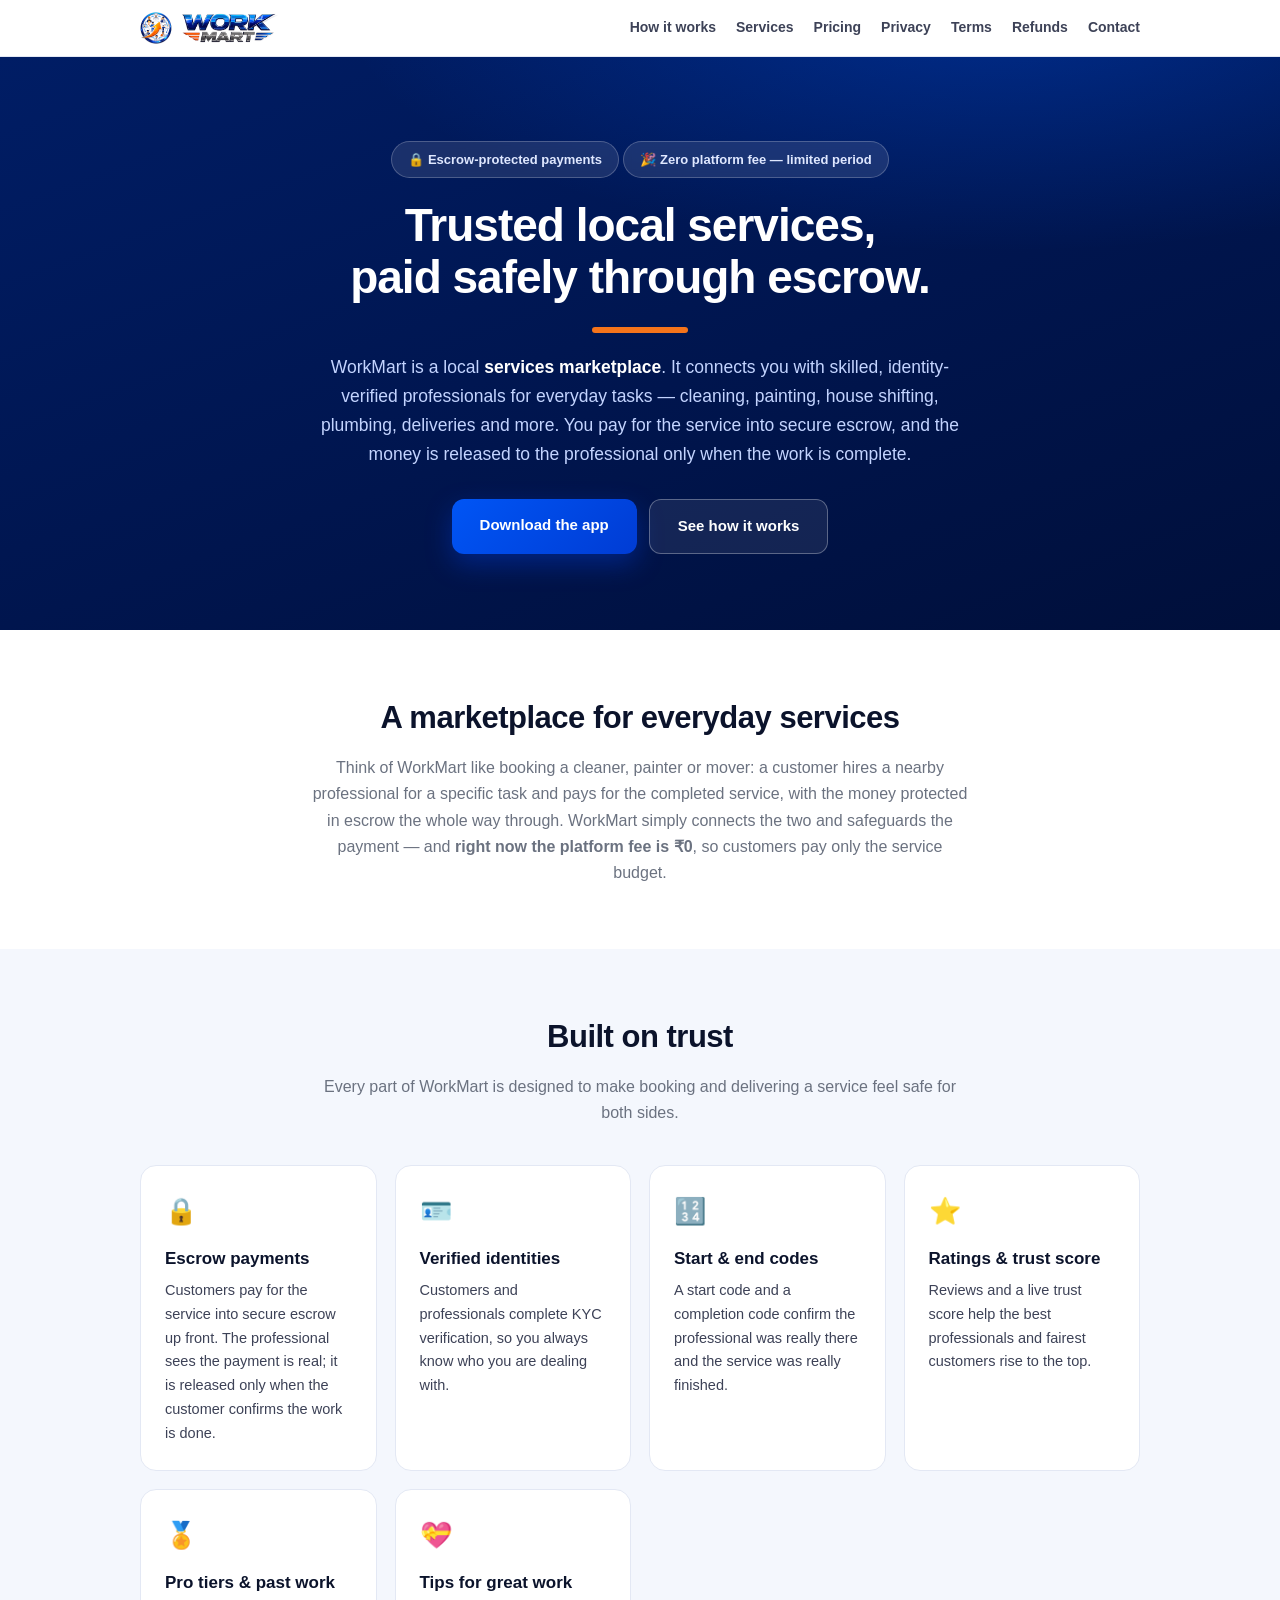
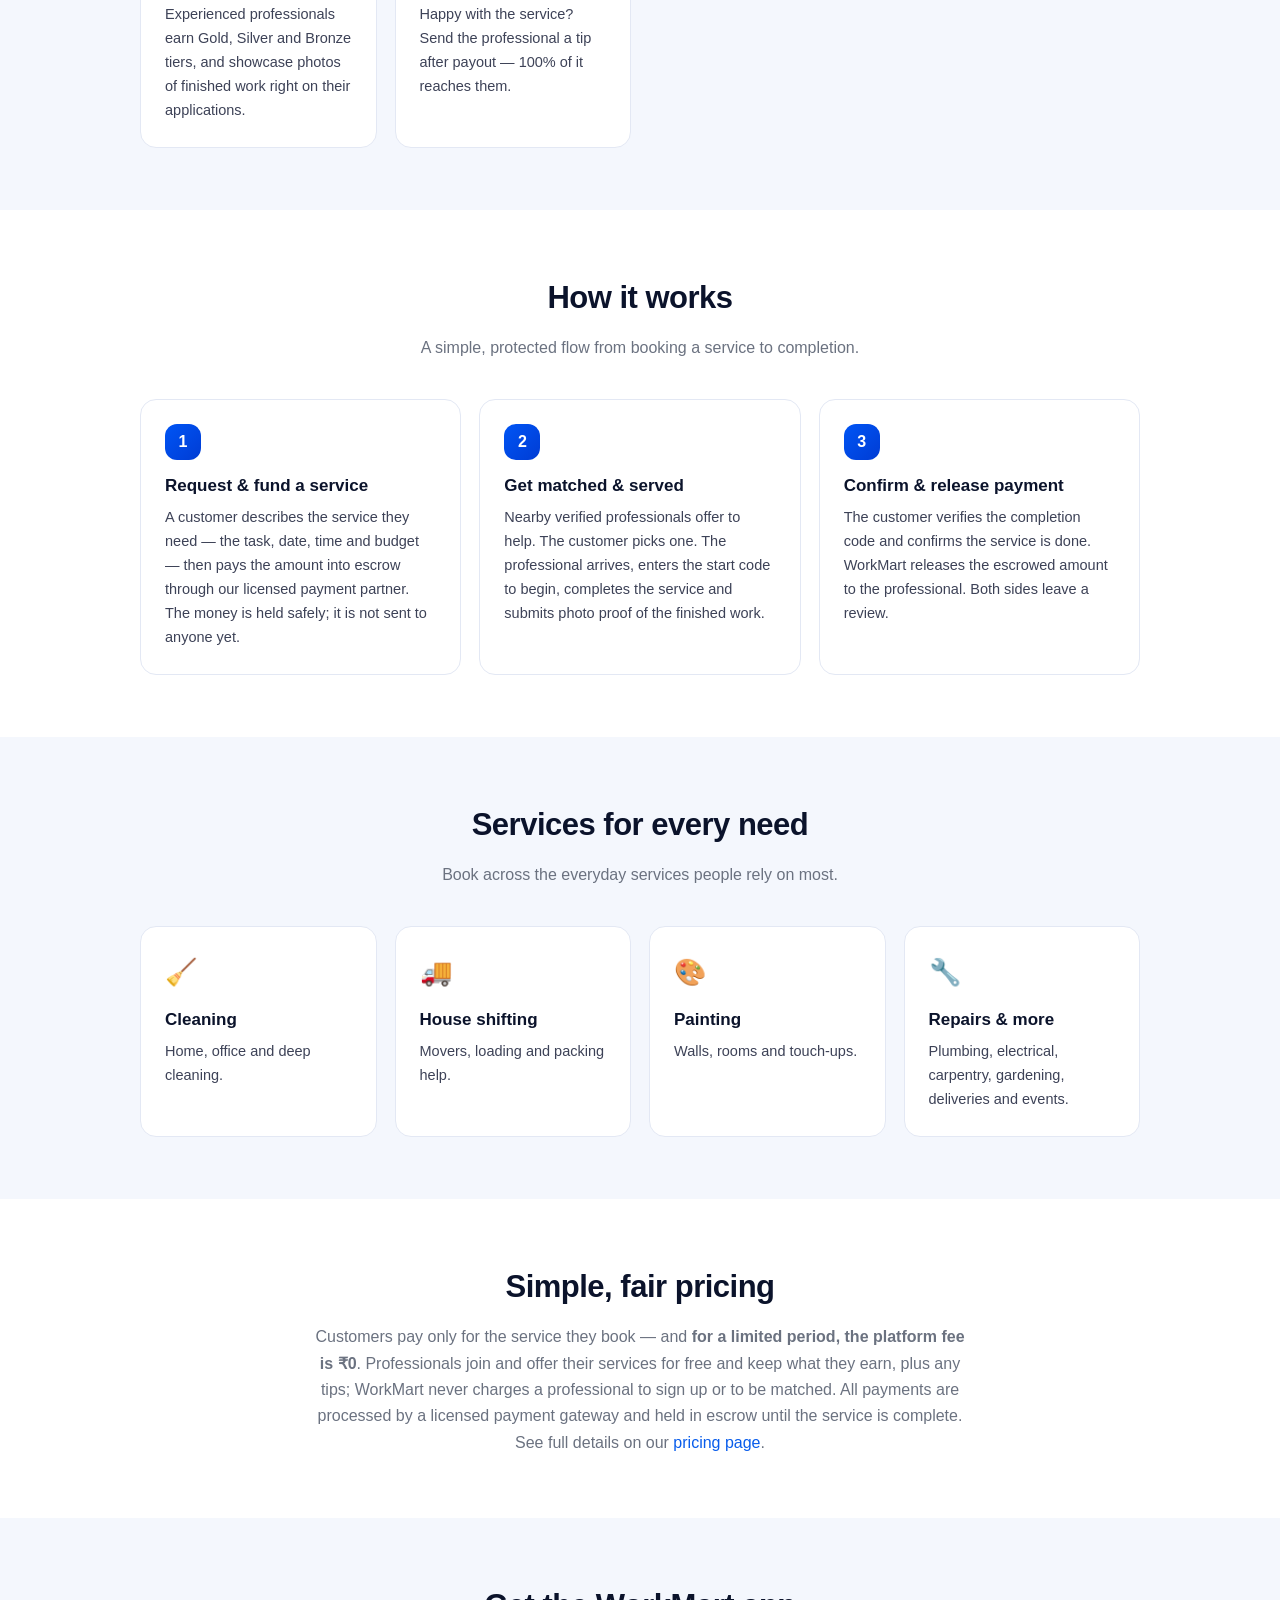
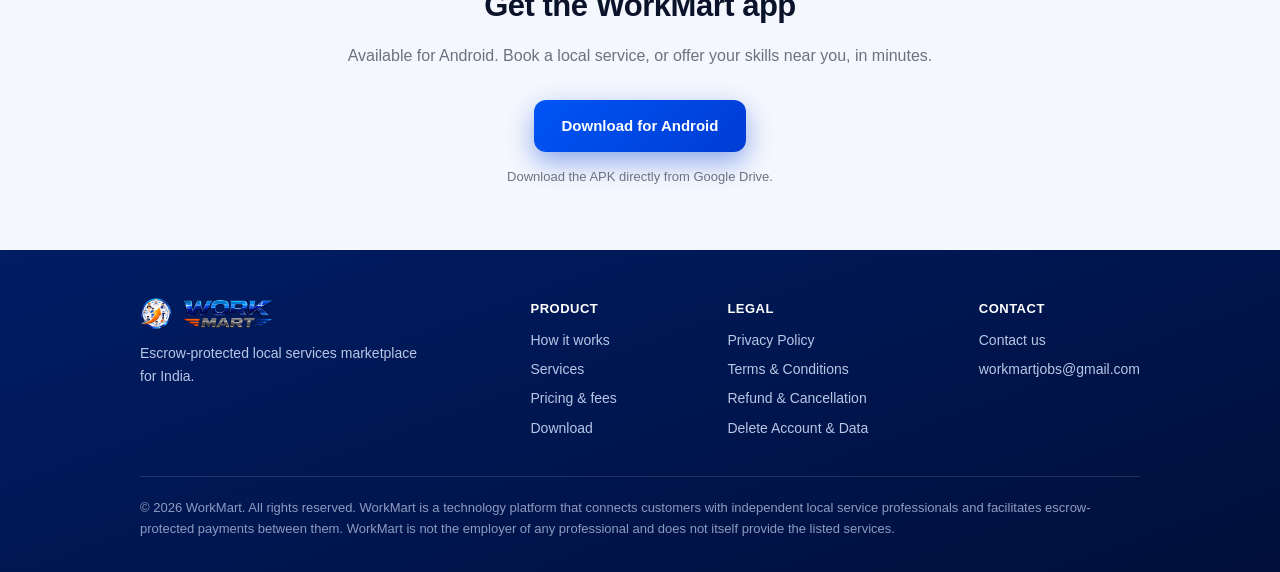
==== index.html @ 1a7f8c49 "Reflect zero-fee promo, tips, tiers and portfolio on site" ====
<!doctype html>
<html lang="en">
<head>
  <meta charset="utf-8" />
  <meta name="viewport" content="width=device-width, initial-scale=1" />
  <title>WorkMart — Book trusted local services, paid safely through escrow</title>
  <meta name="description" content="WorkMart is an escrow-protected marketplace that connects customers with skilled, identity-verified local service professionals across India — cleaning, painting, house shifting, plumbing, repairs and more. Pay into secure escrow; funds release only when the service is complete." />
  <link rel="stylesheet" href="styles.css" />
  <link rel="icon" type="image/png" href="assets/favicon.png" />
</head>
<body>
  <header class="nav">
    <div class="nav-inner">
      <a class="brand" href="index.html" aria-label="WorkMart home"><img class="emblem" src="assets/workmart-emblem.png" alt="" /><img class="wordmark" src="assets/workmart-wordmark.png" alt="WorkMart" /></a>
      <nav class="nav-links">
        <a href="index.html#how">How it works</a>
        <a href="index.html#services">Services</a>
        <a href="pricing.html">Pricing</a>
        <a href="privacy.html">Privacy</a>
        <a href="terms.html">Terms</a>
        <a href="refunds.html">Refunds</a>
        <a href="contact.html">Contact</a>
      </nav>
    </div>
  </header>

  <!-- Hero -->
  <div class="hero">
    <div class="wrap">
      <span class="badge-pill">🔒 Escrow-protected payments</span>
      <span class="badge-pill">🎉 Zero platform fee — limited period</span>
      <h1>Trusted local services,<br />paid safely through escrow.</h1>
      <p class="sub">WorkMart is a local <strong>services marketplace</strong>. It connects you with skilled, identity-verified professionals for everyday tasks — cleaning, painting, house shifting, plumbing, deliveries and more. You pay for the service into secure escrow, and the money is released to the professional only when the work is complete.</p>
      <div class="cta-row">
        <a class="btn btn-primary" href="https://drive.google.com/uc?export=download&id=1qO738HMnzx20lGZyDd1x32ig0TzO4p0c">Download the app</a>
        <a class="btn btn-ghost" href="#how">See how it works</a>
      </div>
    </div>
  </div>

  <!-- What WorkMart is -->
  <section>
    <div class="wrap">
      <h2 class="section-title">A marketplace for everyday services</h2>
      <p class="section-lead">Think of WorkMart like booking a cleaner, painter or mover: a customer hires a nearby professional for a specific task and pays for the completed service, with the money protected in escrow the whole way through. WorkMart simply connects the two and safeguards the payment — and <strong>right now the platform fee is ₹0</strong>, so customers pay only the service budget.</p>
    </div>
  </section>

  <!-- Trust features -->
  <section class="alt">
    <div class="wrap">
      <h2 class="section-title">Built on trust</h2>
      <p class="section-lead">Every part of WorkMart is designed to make booking and delivering a service feel safe for both sides.</p>
      <div class="grid grid-4">
        <div class="card"><div class="ico">🔒</div><h3>Escrow payments</h3><p>Customers pay for the service into secure escrow up front. The professional sees the payment is real; it is released only when the customer confirms the work is done.</p></div>
        <div class="card"><div class="ico">🪪</div><h3>Verified identities</h3><p>Customers and professionals complete KYC verification, so you always know who you are dealing with.</p></div>
        <div class="card"><div class="ico">🔢</div><h3>Start &amp; end codes</h3><p>A start code and a completion code confirm the professional was really there and the service was really finished.</p></div>
        <div class="card"><div class="ico">⭐</div><h3>Ratings &amp; trust score</h3><p>Reviews and a live trust score help the best professionals and fairest customers rise to the top.</p></div>
        <div class="card"><div class="ico">🏅</div><h3>Pro tiers &amp; past work</h3><p>Experienced professionals earn Gold, Silver and Bronze tiers, and showcase photos of finished work right on their applications.</p></div>
        <div class="card"><div class="ico">💝</div><h3>Tips for great work</h3><p>Happy with the service? Send the professional a tip after payout — 100% of it reaches them.</p></div>
      </div>
    </div>
  </section>

  <!-- How it works -->
  <section id="how">
    <div class="wrap">
      <h2 class="section-title">How it works</h2>
      <p class="section-lead">A simple, protected flow from booking a service to completion.</p>
      <div class="grid grid-3">
        <div class="card">
          <div class="step-num">1</div>
          <h3>Request &amp; fund a service</h3>
          <p>A customer describes the service they need — the task, date, time and budget — then pays the amount into escrow through our licensed payment partner. The money is held safely; it is not sent to anyone yet.</p>
        </div>
        <div class="card">
          <div class="step-num">2</div>
          <h3>Get matched &amp; served</h3>
          <p>Nearby verified professionals offer to help. The customer picks one. The professional arrives, enters the start code to begin, completes the service and submits photo proof of the finished work.</p>
        </div>
        <div class="card">
          <div class="step-num">3</div>
          <h3>Confirm &amp; release payment</h3>
          <p>The customer verifies the completion code and confirms the service is done. WorkMart releases the escrowed amount to the professional. Both sides leave a review.</p>
        </div>
      </div>
    </div>
  </section>

  <!-- Services -->
  <section class="alt" id="services">
    <div class="wrap">
      <h2 class="section-title">Services for every need</h2>
      <p class="section-lead">Book across the everyday services people rely on most.</p>
      <div class="grid grid-4">
        <div class="card"><div class="ico">🧹</div><h3>Cleaning</h3><p>Home, office and deep cleaning.</p></div>
        <div class="card"><div class="ico">🚚</div><h3>House shifting</h3><p>Movers, loading and packing help.</p></div>
        <div class="card"><div class="ico">🎨</div><h3>Painting</h3><p>Walls, rooms and touch-ups.</p></div>
        <div class="card"><div class="ico">🔧</div><h3>Repairs &amp; more</h3><p>Plumbing, electrical, carpentry, gardening, deliveries and events.</p></div>
      </div>
    </div>
  </section>

  <!-- Pricing clarity (addresses "who pays") -->
  <section id="fees">
    <div class="wrap">
      <h2 class="section-title">Simple, fair pricing</h2>
      <p class="section-lead">Customers pay only for the service they book — and <strong>for a limited period, the platform fee is ₹0</strong>. Professionals join and offer their services for free and keep what they earn, plus any tips; WorkMart never charges a professional to sign up or to be matched. All payments are processed by a licensed payment gateway and held in escrow until the service is complete. See full details on our <a href="pricing.html">pricing page</a>.</p>
    </div>
  </section>

  <!-- Download -->
  <section class="alt" id="download">
    <div class="wrap" style="text-align:center;">
      <h2 class="section-title">Get the WorkMart app</h2>
      <p class="section-lead">Available for Android. Book a local service, or offer your skills near you, in minutes.</p>
      <div class="cta-row">
        <a class="btn btn-primary" href="https://drive.google.com/uc?export=download&id=1qO738HMnzx20lGZyDd1x32ig0TzO4p0c">Download for Android</a>
      </div>
      <p style="color:var(--muted); font-size:13px; margin-top:14px;">Download the APK directly from Google Drive.</p>
    </div>
  </section>

  <!-- Footer -->
  <footer>
    <div class="wrap">
      <div class="col">
        <div class="brand"><img class="emblem" src="assets/workmart-emblem.png" alt="" /><img class="wordmark" src="assets/workmart-wordmark.png" alt="WorkMart" /></div>
        <p style="max-width:280px; margin-top:12px; font-size:14px;">Escrow-protected local services marketplace for India.</p>
      </div>
      <div class="col">
        <h4>Product</h4>
        <a href="index.html#how">How it works</a>
        <a href="index.html#services">Services</a>
        <a href="pricing.html">Pricing &amp; fees</a>
        <a href="#download">Download</a>
      </div>
      <div class="col">
        <h4>Legal</h4>
        <a href="privacy.html">Privacy Policy</a>
        <a href="terms.html">Terms &amp; Conditions</a>
        <a href="refunds.html">Refund &amp; Cancellation</a>
        <a href="delete-account.html">Delete Account &amp; Data</a>
      </div>
      <div class="col">
        <h4>Contact</h4>
        <a href="contact.html">Contact us</a>
        <a href="mailto:workmartjobs@gmail.com">workmartjobs@gmail.com</a>
      </div>
    </div>
    <div class="wrap"><div class="legalline">© 2026 WorkMart. All rights reserved. WorkMart is a technology platform that connects customers with independent local service professionals and facilitates escrow-protected payments between them. WorkMart is not the employer of any professional and does not itself provide the listed services.</div></div>
  </footer>
</body>
</html>
---- styles.css ----
/* ═══════════════════════════════════════════════════════════════════════════
   WorkMart — public website styles
   Self-contained: no external fonts, no CDNs. Works on any static host.

   Palette is taken from the APP, not invented here:
     --navy-1/2   NAVY_GRADIENT from components/ui/AuthChrome.tsx
     --blue       Brand.blue  in constants/Colors.ts
     --blue-2/3   SIGNIN_GRADIENT
     --orange     the bevel under the auth chevron

   The previous version used indigo/violet/fuchsia (#6366f1 / #8b5cf6 /
   #d946ef). Those colours appear nowhere in the app any more, so anyone
   arriving from the Play listing met a different product to the one they
   downloaded. Radii follow the app's 8 / 12 / 16 / 999 scale for the same
   reason.
   ═══════════════════════════════════════════════════════════════════════════ */

:root {
  /* Brand */
  --navy-1: #001d65;
  --navy-2: #00154e;
  --navy-3: #000f3a;
  --blue:   #085ceb;
  --blue-2: #0055f5;
  --blue-3: #003cd4;
  --orange: #f5741b;

  /* Light surfaces */
  --ink:    #0b132b;
  --body:   #3d4257;
  --muted:  #6b7280;
  --line:   #e3e8f4;
  --bg:     #ffffff;
  --soft:   #f4f7fd;
  --card:   #ffffff;
  --callout-bg:   #eaf1ff;
  --callout-line: #c2d6ff;

  --r-sm: 8px;
  --r-md: 12px;
  --r-lg: 16px;
  --wrap: 1040px;
}

/* The app is theme-aware, so the site should not blaze white at a user who
   arrives from a dark-mode phone at night. */
@media (prefers-color-scheme: dark) {
  :root {
    --ink:    #f2f5ff;
    --body:   #c3cbe0;
    --muted:  #949cb4;
    --line:   #1e2740;
    --bg:     #0a0f1f;
    --soft:   #0f1628;
    --card:   #121a2e;
    --callout-bg:   #10214a;
    --callout-line: #1f3a76;
  }
}

* { box-sizing: border-box; margin: 0; padding: 0; }

html { scroll-behavior: smooth; }

body {
  font-family: -apple-system, BlinkMacSystemFont, "Segoe UI", Roboto,
               "Helvetica Neue", Arial, sans-serif;
  color: var(--body);
  background: var(--bg);
  line-height: 1.65;
  -webkit-font-smoothing: antialiased;
}

a { color: var(--blue); text-decoration: none; }
a:hover { text-decoration: underline; }

.wrap { max-width: var(--wrap); margin: 0 auto; padding: 0 20px; }

/* ── Header ─────────────────────────────────────────────────────────────── */
header.nav {
  position: sticky; top: 0; z-index: 50;
  background: color-mix(in srgb, var(--bg) 88%, transparent);
  backdrop-filter: saturate(180%) blur(10px);
  border-bottom: 1px solid var(--line);
}
.nav-inner {
  max-width: var(--wrap); margin: 0 auto; padding: 12px 20px;
  display: flex; align-items: center; justify-content: space-between; gap: 16px;
}

/* The wordmark is real artwork now, not a gradient tile with a letter in it.
   Height-constrained with width:auto so the aspect ratio can never skew. */
.brand { display: flex; align-items: center; gap: 10px; }
.brand img.wordmark { height: 30px; width: auto; display: block; }
.brand img.emblem   { height: 32px; width: auto; display: block; }

/* The artwork is drawn for a dark background: on a white header its navy
   core reads fine, but in dark mode it needs no treatment at all. Kept as a
   single rule so the two themes cannot drift apart. */
@media (prefers-color-scheme: dark) {
  .brand img.wordmark { filter: brightness(1.12); }
}

.nav-links { display: flex; gap: 20px; flex-wrap: wrap; }
.nav-links a { color: var(--body); font-size: 14px; font-weight: 600; }
.nav-links a:hover { color: var(--blue); text-decoration: none; }

/* ── Hero ───────────────────────────────────────────────────────────────── */
/* Deep navy, the same gradient as the app's sign-in screen, so the site and
   the first app screen look like one product. */
.hero {
  background:
    radial-gradient(1100px 420px at 78% -10%, rgba(0,85,245,0.34), transparent 60%),
    linear-gradient(160deg, var(--navy-1) 0%, var(--navy-2) 55%, var(--navy-3) 100%);
  padding: 84px 0 76px;
  text-align: center;
  position: relative;
  overflow: hidden;
}
.hero .wrap { position: relative; z-index: 1; }
.hero h1 {
  font-size: 46px; line-height: 1.12; letter-spacing: -1px;
  color: #fff; font-weight: 900;
}
.hero p.sub {
  font-size: 17.5px; color: #c3d4ff; margin: 20px auto 0; max-width: 660px;
}
.hero p.sub strong { color: #fff; }

/* The orange bevel motif from the app's auth screens. */
.hero h1::after {
  content: ""; display: block; width: 96px; height: 6px; border-radius: 999px;
  background: var(--orange); margin: 24px auto 0;
}

.badge-pill {
  display: inline-block;
  background: rgba(255,255,255,0.1);
  border: 1px solid rgba(255,255,255,0.22);
  color: #dfe8ff; font-weight: 700; font-size: 13px;
  padding: 7px 16px; border-radius: 999px; margin-bottom: 22px;
  backdrop-filter: blur(4px);
}

.cta-row { margin-top: 30px; display: flex; gap: 12px; justify-content: center; flex-wrap: wrap; }
.btn {
  display: inline-block; padding: 14px 28px; border-radius: var(--r-md);
  font-weight: 700; font-size: 15px;
}
.btn-primary {
  background: linear-gradient(135deg, var(--blue-2), var(--blue-3));
  color: #fff; box-shadow: 0 10px 26px rgba(0,60,212,0.42);
}
.btn-primary:hover { text-decoration: none; opacity: 0.94; }
.btn-ghost {
  background: rgba(255,255,255,0.08); border: 1px solid rgba(255,255,255,0.3); color: #fff;
}
.btn-ghost:hover { text-decoration: none; border-color: #fff; }

/* On a light section the ghost button needs light-surface treatment. */
section .btn-ghost { background: var(--card); border-color: var(--line); color: var(--ink); }
section .btn-ghost:hover { border-color: var(--blue); }

/* ── Sections ───────────────────────────────────────────────────────────── */
section { padding: 62px 0; }
section.alt { background: var(--soft); }
h2.section-title {
  font-size: 31px; color: var(--ink); font-weight: 800;
  letter-spacing: -0.5px; text-align: center;
}
p.section-lead {
  text-align: center; color: var(--muted); max-width: 660px;
  margin: 12px auto 0; font-size: 16px;
}

.grid { display: grid; gap: 18px; margin-top: 38px; }
.grid-3 { grid-template-columns: repeat(3, 1fr); }
.grid-4 { grid-template-columns: repeat(4, 1fr); }
.card {
  background: var(--card); border: 1px solid var(--line);
  border-radius: var(--r-lg); padding: 24px;
  transition: border-color .15s ease, transform .15s ease;
}
.card:hover { border-color: color-mix(in srgb, var(--blue) 45%, var(--line)); transform: translateY(-2px); }
.card .ico { font-size: 26px; }
.card h3 { color: var(--ink); font-size: 17px; margin: 12px 0 6px; font-weight: 800; }
.card p { color: var(--body); font-size: 14.5px; }

.step-num {
  width: 36px; height: 36px; border-radius: var(--r-md); font-weight: 900; color: #fff;
  background: linear-gradient(135deg, var(--blue-2), var(--blue-3));
  display: flex; align-items: center; justify-content: center; font-size: 16px;
}

/* ── Legal / policy pages ───────────────────────────────────────────────── */
.legal { padding: 52px 0 76px; }
.legal .wrap { max-width: 820px; }
.legal h1 { font-size: 35px; color: var(--ink); font-weight: 900; letter-spacing: -0.5px; }
.legal .updated { color: var(--muted); font-size: 14px; margin-top: 8px; }
.legal h2 { font-size: 20px; color: var(--ink); font-weight: 800; margin: 36px 0 10px; }
.legal h3 { font-size: 16px; color: var(--ink); font-weight: 700; margin: 22px 0 8px; }
.legal p  { margin: 10px 0; font-size: 15.5px; }
.legal ul, .legal ol { margin: 10px 0 10px 22px; }
.legal li { margin: 7px 0; font-size: 15.5px; }
.legal strong { color: var(--ink); }
.legal .intro {
  background: var(--soft); border: 1px solid var(--line); border-radius: var(--r-lg);
  padding: 18px 20px; margin: 20px 0 8px; font-size: 15px; color: var(--body);
}
/* Left rule in brand blue: policy callouts are the lines people screenshot. */
.legal .callout {
  background: var(--callout-bg); border: 1px solid var(--callout-line);
  border-left: 4px solid var(--blue);
  border-radius: var(--r-md); padding: 14px 16px; margin: 16px 0; font-size: 14.5px;
}
.legal .contact-box {
  background: var(--card); border: 1px solid var(--line);
  border-radius: var(--r-lg); padding: 22px; margin-top: 20px;
}

/* ── Fee table ──────────────────────────────────────────────────────────── */
.fee-table {
  width: 100%; border-collapse: collapse; margin-top: 24px;
  background: var(--card); border: 1px solid var(--line);
  border-radius: var(--r-lg); overflow: hidden;
}
.fee-table th, .fee-table td {
  padding: 14px 16px; text-align: left; font-size: 15px; border-bottom: 1px solid var(--line);
}
.fee-table th {
  background: var(--soft); color: var(--ink); font-weight: 800;
  font-size: 13px; text-transform: uppercase; letter-spacing: 0.4px;
}
.fee-table td:last-child, .fee-table th:last-child { text-align: right; }
.fee-table tr:last-child td { border-bottom: none; }

/* Wide tables scroll inside themselves rather than pushing the page sideways. */
.table-scroll { overflow-x: auto; }

/* ── Footer ─────────────────────────────────────────────────────────────── */
footer {
  background: linear-gradient(160deg, var(--navy-1), var(--navy-3));
  color: #b9c6e6; padding: 48px 0 32px;
}
footer .wrap { display: flex; justify-content: space-between; gap: 28px; flex-wrap: wrap; }
footer a { color: #b9c6e6; font-size: 14px; display: block; margin: 6px 0; }
footer a:hover { color: #fff; }
footer .col h4 {
  color: #fff; font-size: 13px; text-transform: uppercase;
  letter-spacing: 0.5px; margin-bottom: 10px;
}
footer .legalline {
  border-top: 1px solid rgba(255,255,255,0.12); margin-top: 30px;
  padding-top: 20px; font-size: 13px; color: #8e9ac0;
}
/* Footer sits on navy in BOTH themes, so the wordmark never needs adjusting
   there — override the dark-mode filter that applies to the header copy. */
footer .brand img.wordmark { filter: none; }

/* ── Responsive ─────────────────────────────────────────────────────────── */
@media (max-width: 860px) {
  .grid-4 { grid-template-columns: repeat(2, 1fr); }
}
@media (max-width: 760px) {
  .hero { padding: 60px 0 54px; }
  .hero h1 { font-size: 33px; }
  .hero p.sub { font-size: 16px; }
  .grid-3, .grid-4 { grid-template-columns: 1fr; }
  .nav-links { display: none; }
  section { padding: 44px 0; }
  .legal h1 { font-size: 28px; }
  footer .wrap { flex-direction: column; }
}
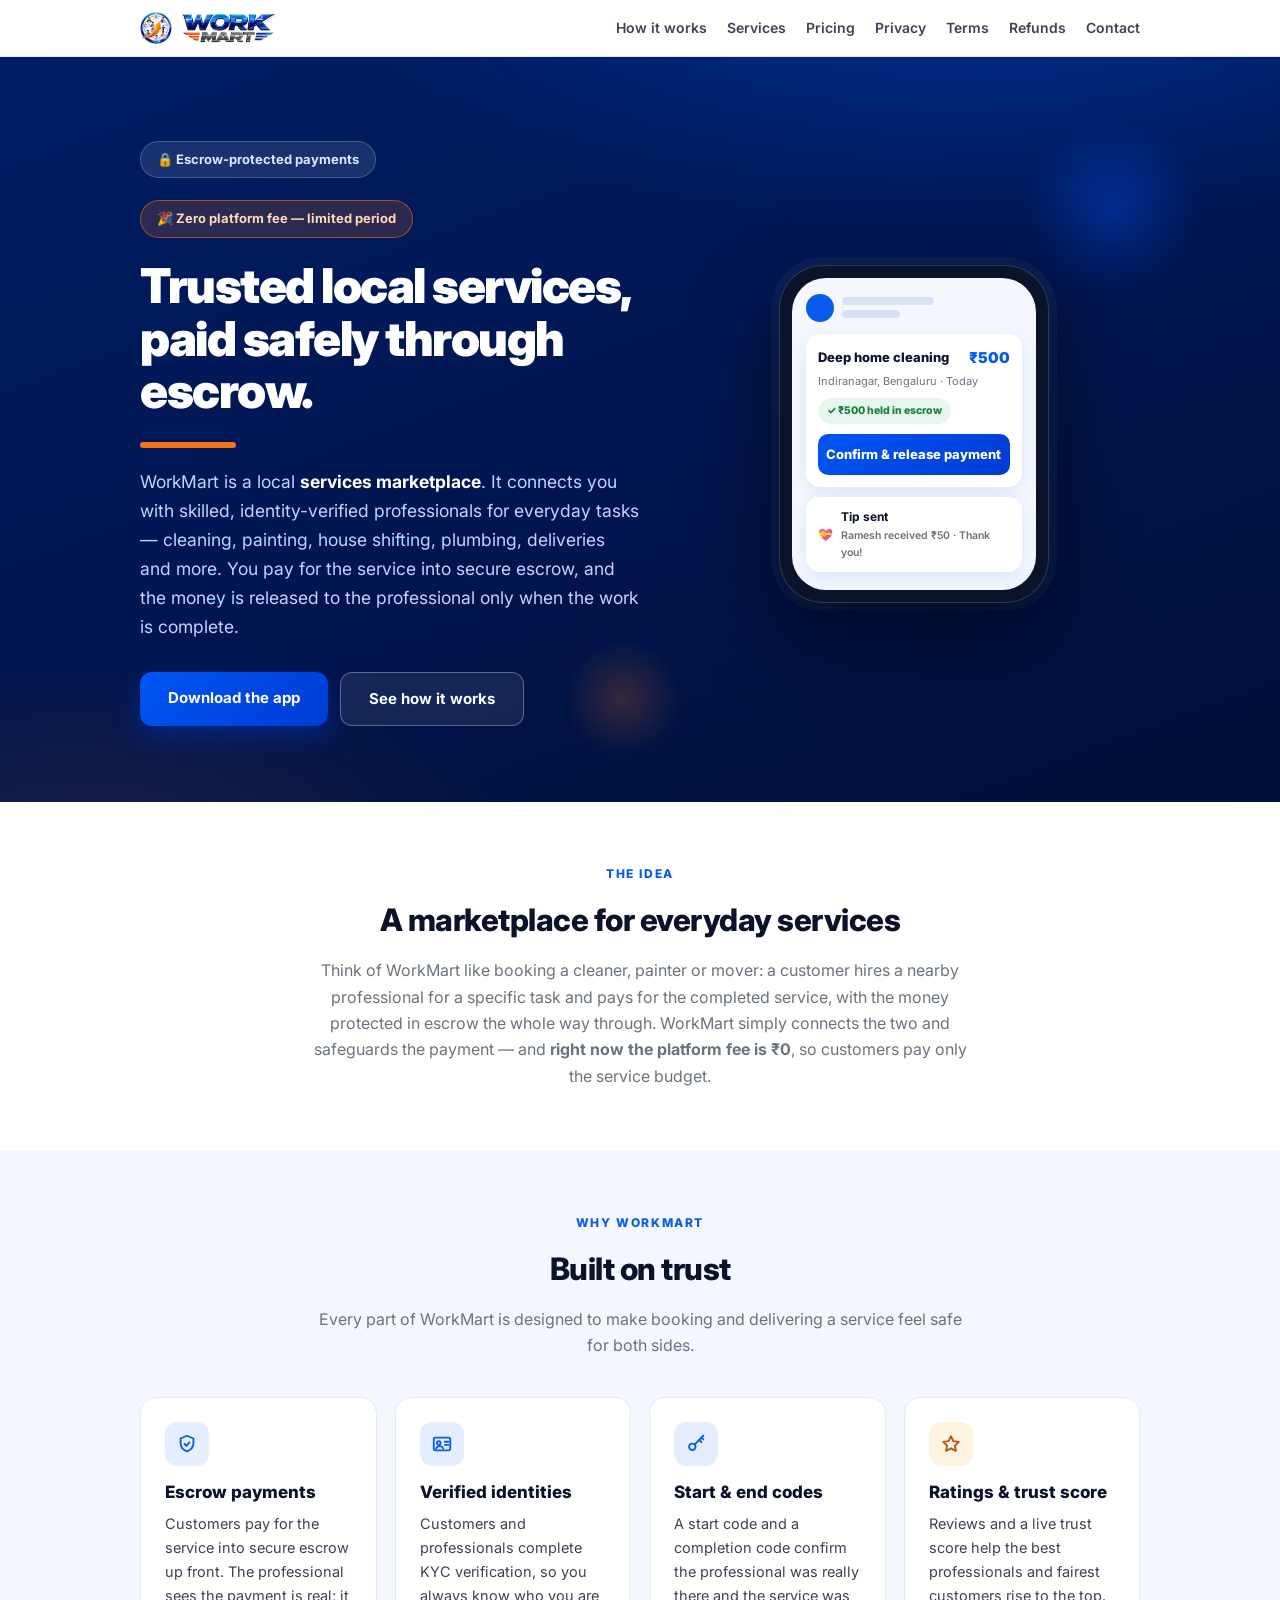
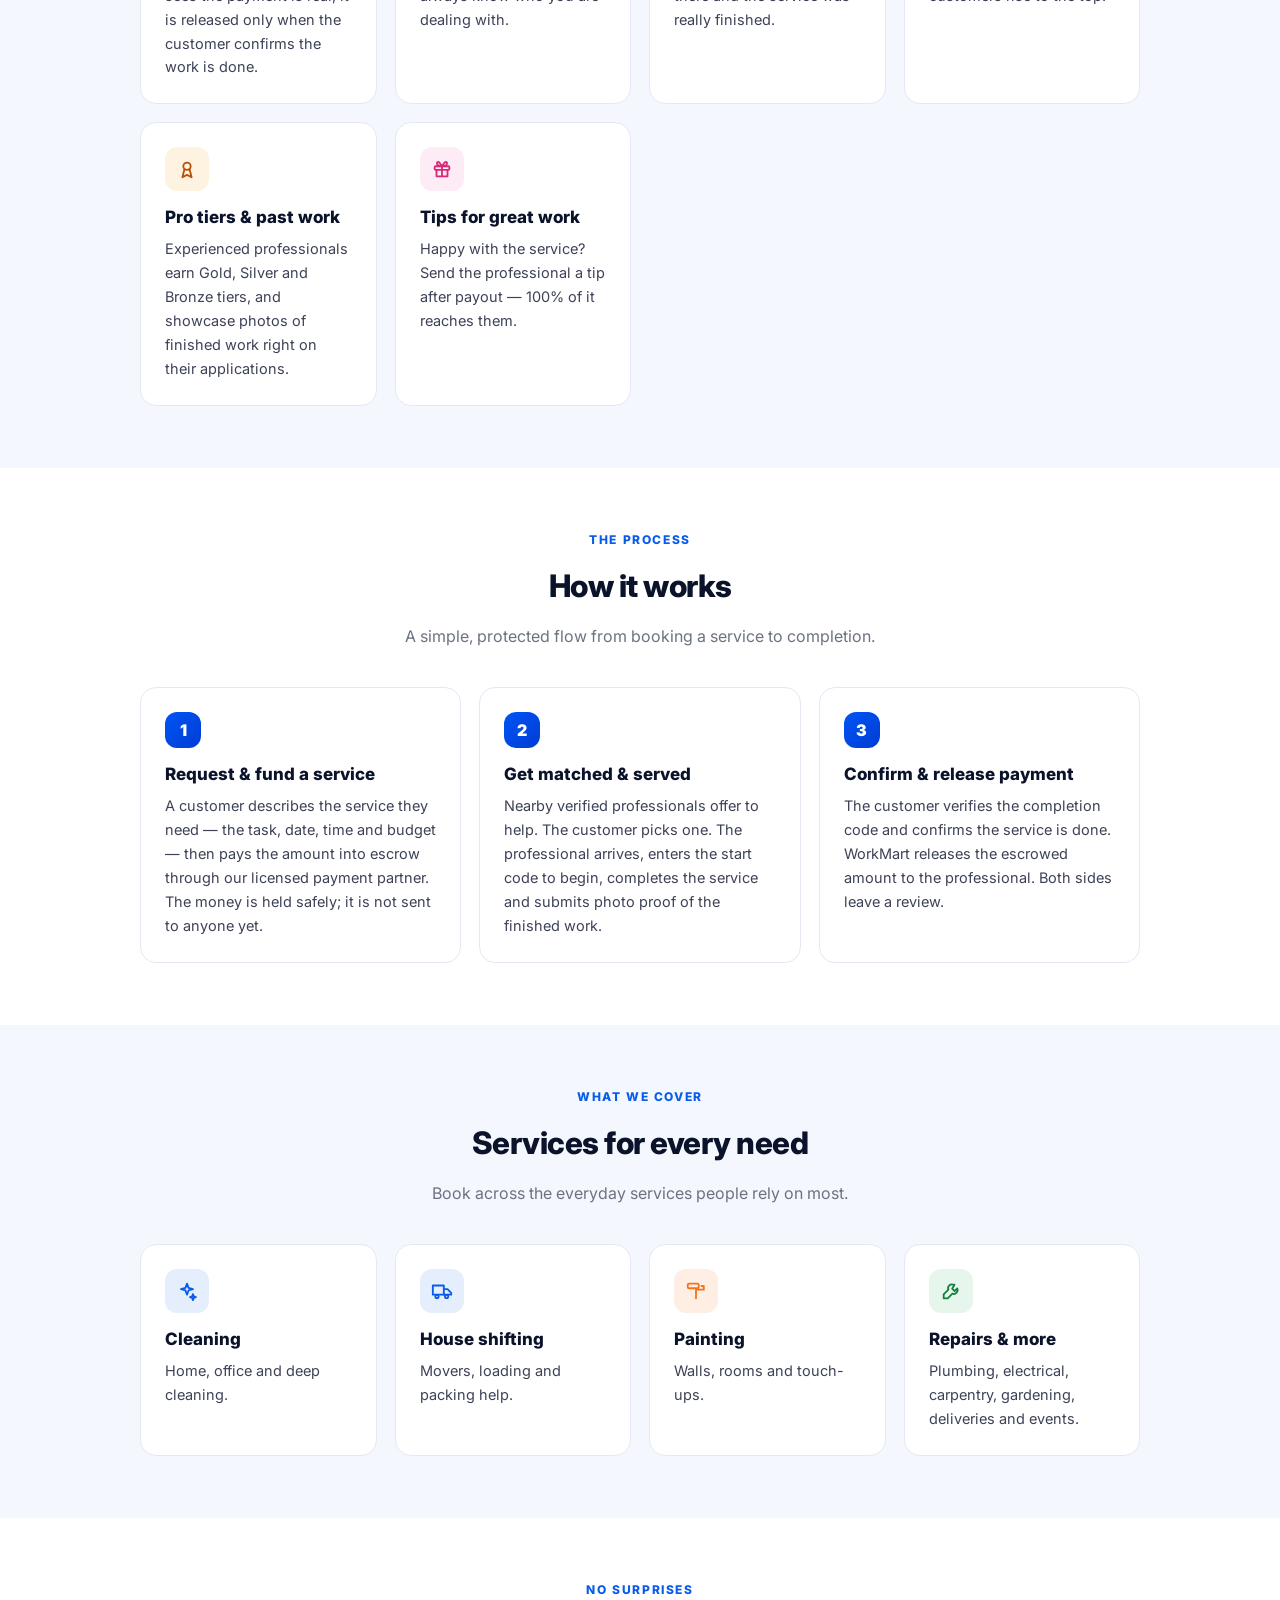
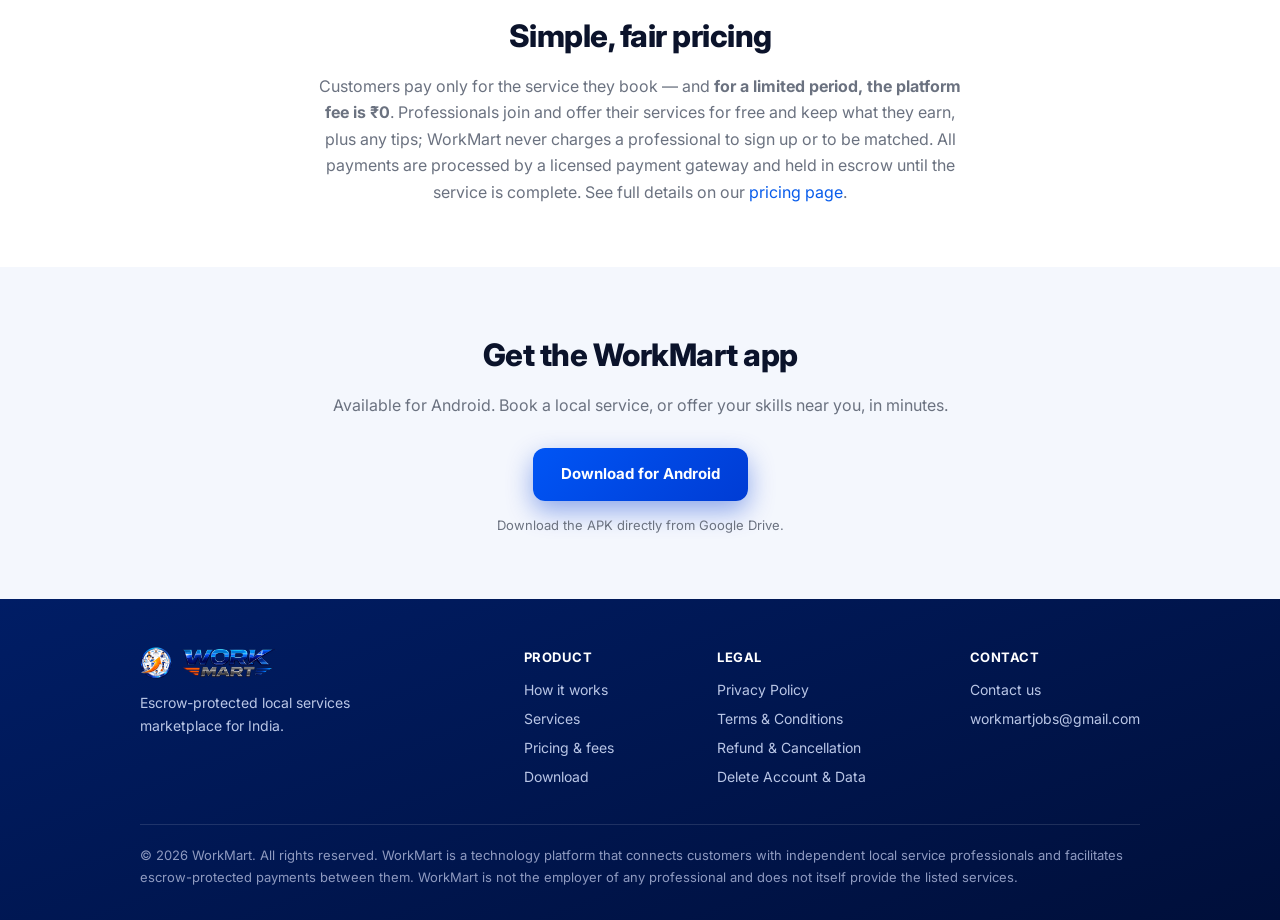
==== commit 0ca29b94: "Premium website look: hero mockup, SVG icons, Inter, eyebrows" ====
--- a/index.html
+++ b/index.html
@@ -7,6 +7,9 @@
   <meta name="description" content="WorkMart is an escrow-protected marketplace that connects customers with skilled, identity-verified local service professionals across India — cleaning, painting, house shifting, plumbing, repairs and more. Pay into secure escrow; funds release only when the service is complete." />
   <link rel="stylesheet" href="styles.css" />
   <link rel="icon" type="image/png" href="assets/favicon.png" />
+  <link rel="preconnect" href="https://fonts.googleapis.com" />
+  <link rel="preconnect" href="https://fonts.gstatic.com" crossorigin />
+  <link href="https://fonts.googleapis.com/css2?family=Inter:wght@400;600;700;800;900&display=swap" rel="stylesheet" />
 </head>
 <body>
   <header class="nav">
@@ -26,14 +29,35 @@
 
   <!-- Hero -->
   <div class="hero">
-    <div class="wrap">
-      <span class="badge-pill">🔒 Escrow-protected payments</span>
-      <span class="badge-pill">🎉 Zero platform fee — limited period</span>
-      <h1>Trusted local services,<br />paid safely through escrow.</h1>
-      <p class="sub">WorkMart is a local <strong>services marketplace</strong>. It connects you with skilled, identity-verified professionals for everyday tasks — cleaning, painting, house shifting, plumbing, deliveries and more. You pay for the service into secure escrow, and the money is released to the professional only when the work is complete.</p>
-      <div class="cta-row">
-        <a class="btn btn-primary" href="https://drive.google.com/uc?export=download&id=1qO738HMnzx20lGZyDd1x32ig0TzO4p0c">Download the app</a>
-        <a class="btn btn-ghost" href="#how">See how it works</a>
+    <div class="orb orb-1"></div>
+    <div class="orb orb-2"></div>
+    <div class="wrap hero-grid">
+      <div class="hero-copy">
+        <span class="badge-pill">🔒 Escrow-protected payments</span>
+        <span class="badge-pill hot">🎉 Zero platform fee — limited period</span>
+        <h1>Trusted local services,<br />paid safely through escrow.</h1>
+        <p class="sub">WorkMart is a local <strong>services marketplace</strong>. It connects you with skilled, identity-verified professionals for everyday tasks — cleaning, painting, house shifting, plumbing, deliveries and more. You pay for the service into secure escrow, and the money is released to the professional only when the work is complete.</p>
+        <div class="cta-row">
+          <a class="btn btn-primary" href="https://drive.google.com/uc?export=download&id=1qO738HMnzx20lGZyDd1x32ig0TzO4p0c">Download the app</a>
+          <a class="btn btn-ghost" href="#how">See how it works</a>
+        </div>
+      </div>
+      <div class="mock-float" aria-hidden="true">
+        <div class="phone">
+          <div class="phone-screen">
+            <div class="mock-bar">
+              <div class="mock-dot"></div>
+              <div><div class="mock-line" style="width:92px"></div><div class="mock-line" style="width:58px;margin-top:5px"></div></div>
+            </div>
+            <div class="mock-card">
+              <div class="mock-row"><span class="mock-title">Deep home cleaning</span><span class="mock-price">₹500</span></div>
+              <div class="mock-sub">Indiranagar, Bengaluru · Today</div>
+              <span class="mock-escrow">✓ ₹500 held in escrow</span>
+              <div class="mock-btn">Confirm &amp; release payment</div>
+            </div>
+            <div class="mock-tip">💝<div>Tip sent<small>Ramesh received ₹50 · Thank you!</small></div></div>
+          </div>
+        </div>
       </div>
     </div>
   </div>
@@ -41,6 +65,7 @@
   <!-- What WorkMart is -->
   <section>
     <div class="wrap">
+      <span class="eyebrow">The idea</span>
       <h2 class="section-title">A marketplace for everyday services</h2>
       <p class="section-lead">Think of WorkMart like booking a cleaner, painter or mover: a customer hires a nearby professional for a specific task and pays for the completed service, with the money protected in escrow the whole way through. WorkMart simply connects the two and safeguards the payment — and <strong>right now the platform fee is ₹0</strong>, so customers pay only the service budget.</p>
     </div>
@@ -49,15 +74,16 @@
   <!-- Trust features -->
   <section class="alt">
     <div class="wrap">
+      <span class="eyebrow">Why WorkMart</span>
       <h2 class="section-title">Built on trust</h2>
       <p class="section-lead">Every part of WorkMart is designed to make booking and delivering a service feel safe for both sides.</p>
       <div class="grid grid-4">
-        <div class="card"><div class="ico">🔒</div><h3>Escrow payments</h3><p>Customers pay for the service into secure escrow up front. The professional sees the payment is real; it is released only when the customer confirms the work is done.</p></div>
-        <div class="card"><div class="ico">🪪</div><h3>Verified identities</h3><p>Customers and professionals complete KYC verification, so you always know who you are dealing with.</p></div>
-        <div class="card"><div class="ico">🔢</div><h3>Start &amp; end codes</h3><p>A start code and a completion code confirm the professional was really there and the service was really finished.</p></div>
-        <div class="card"><div class="ico">⭐</div><h3>Ratings &amp; trust score</h3><p>Reviews and a live trust score help the best professionals and fairest customers rise to the top.</p></div>
-        <div class="card"><div class="ico">🏅</div><h3>Pro tiers &amp; past work</h3><p>Experienced professionals earn Gold, Silver and Bronze tiers, and showcase photos of finished work right on their applications.</p></div>
-        <div class="card"><div class="ico">💝</div><h3>Tips for great work</h3><p>Happy with the service? Send the professional a tip after payout — 100% of it reaches them.</p></div>
+        <div class="card"><div class="ico"><svg viewBox="0 0 24 24" fill="none" stroke="currentColor" stroke-width="2" stroke-linecap="round" stroke-linejoin="round"><path d="M12 3l7 3v5c0 4.5-3 7.6-7 9-4-1.4-7-4.5-7-9V6l7-3z"/><path d="M9.3 12l2 2 3.4-3.8"/></svg></div><h3>Escrow payments</h3><p>Customers pay for the service into secure escrow up front. The professional sees the payment is real; it is released only when the customer confirms the work is done.</p></div>
+        <div class="card"><div class="ico"><svg viewBox="0 0 24 24" fill="none" stroke="currentColor" stroke-width="2" stroke-linecap="round" stroke-linejoin="round"><rect x="3" y="5" width="18" height="14" rx="2"/><circle cx="8.5" cy="11" r="2"/><path d="M5.5 17c.8-1.8 2.5-2.6 4-2.6s3.2.8 4 2.6"/><path d="M15 9.5h4M15 13h4"/></svg></div><h3>Verified identities</h3><p>Customers and professionals complete KYC verification, so you always know who you are dealing with.</p></div>
+        <div class="card"><div class="ico"><svg viewBox="0 0 24 24" fill="none" stroke="currentColor" stroke-width="2" stroke-linecap="round" stroke-linejoin="round"><circle cx="8" cy="15" r="3.5"/><path d="M10.7 12.3L20 3"/><path d="M15.5 7.5l2.5 2.5M18 5l2 2"/></svg></div><h3>Start &amp; end codes</h3><p>A start code and a completion code confirm the professional was really there and the service was really finished.</p></div>
+        <div class="card"><div class="ico gold"><svg viewBox="0 0 24 24" fill="none" stroke="currentColor" stroke-width="2" stroke-linecap="round" stroke-linejoin="round"><path d="M12 3.5l2.6 5.3 5.9.9-4.2 4.1 1 5.8-5.3-2.8-5.3 2.8 1-5.8L3.5 9.7l5.9-.9L12 3.5z"/></svg></div><h3>Ratings &amp; trust score</h3><p>Reviews and a live trust score help the best professionals and fairest customers rise to the top.</p></div>
+        <div class="card"><div class="ico gold"><svg viewBox="0 0 24 24" fill="none" stroke="currentColor" stroke-width="2" stroke-linecap="round" stroke-linejoin="round"><circle cx="12" cy="9" r="4"/><path d="M9.2 12.2L7 21l5-2.6L17 21l-2.2-8.8"/></svg></div><h3>Pro tiers &amp; past work</h3><p>Experienced professionals earn Gold, Silver and Bronze tiers, and showcase photos of finished work right on their applications.</p></div>
+        <div class="card"><div class="ico pink"><svg viewBox="0 0 24 24" fill="none" stroke="currentColor" stroke-width="2" stroke-linecap="round" stroke-linejoin="round"><rect x="4" y="9" width="16" height="4" rx="1"/><path d="M6 13v7h12v-7M12 9v11"/><path d="M12 9C8 9 6.5 7.5 6.5 5.5S9 4 9.5 5.5L12 9zM12 9c4 0 5.5-1.5 5.5-3.5S15 4 14.5 5.5L12 9z"/></svg></div><h3>Tips for great work</h3><p>Happy with the service? Send the professional a tip after payout — 100% of it reaches them.</p></div>
       </div>
     </div>
   </section>
@@ -65,6 +91,7 @@
   <!-- How it works -->
   <section id="how">
     <div class="wrap">
+      <span class="eyebrow">The process</span>
       <h2 class="section-title">How it works</h2>
       <p class="section-lead">A simple, protected flow from booking a service to completion.</p>
       <div class="grid grid-3">
@@ -90,13 +117,14 @@
   <!-- Services -->
   <section class="alt" id="services">
     <div class="wrap">
+      <span class="eyebrow">What we cover</span>
       <h2 class="section-title">Services for every need</h2>
       <p class="section-lead">Book across the everyday services people rely on most.</p>
       <div class="grid grid-4">
-        <div class="card"><div class="ico">🧹</div><h3>Cleaning</h3><p>Home, office and deep cleaning.</p></div>
-        <div class="card"><div class="ico">🚚</div><h3>House shifting</h3><p>Movers, loading and packing help.</p></div>
-        <div class="card"><div class="ico">🎨</div><h3>Painting</h3><p>Walls, rooms and touch-ups.</p></div>
-        <div class="card"><div class="ico">🔧</div><h3>Repairs &amp; more</h3><p>Plumbing, electrical, carpentry, gardening, deliveries and events.</p></div>
+        <div class="card"><div class="ico"><svg viewBox="0 0 24 24" fill="none" stroke="currentColor" stroke-width="2" stroke-linecap="round" stroke-linejoin="round"><path d="M12 4l1.7 4.6 4.8 1.4-4.8 1.4L12 16l-1.7-4.6L5.5 10l4.8-1.4L12 4z"/><path d="M18.5 15.5l.9 2.3 2.3.9-2.3.9-.9 2.3-.9-2.3-2.3-.9 2.3-.9.9-2.3z"/></svg></div><h3>Cleaning</h3><p>Home, office and deep cleaning.</p></div>
+        <div class="card"><div class="ico"><svg viewBox="0 0 24 24" fill="none" stroke="currentColor" stroke-width="2" stroke-linecap="round" stroke-linejoin="round"><path d="M2 6h12v10H2z"/><path d="M14 10h4l4 4v2h-8"/><circle cx="6.5" cy="18" r="1.8"/><circle cx="17" cy="18" r="1.8"/></svg></div><h3>House shifting</h3><p>Movers, loading and packing help.</p></div>
+        <div class="card"><div class="ico warm"><svg viewBox="0 0 24 24" fill="none" stroke="currentColor" stroke-width="2" stroke-linecap="round" stroke-linejoin="round"><rect x="3" y="4" width="12" height="5" rx="1.5"/><path d="M18 6.5h2.5v4H12V13"/><path d="M12 13v7"/></svg></div><h3>Painting</h3><p>Walls, rooms and touch-ups.</p></div>
+        <div class="card"><div class="ico green"><svg viewBox="0 0 24 24" fill="none" stroke="currentColor" stroke-width="2" stroke-linecap="round" stroke-linejoin="round"><path d="M14.8 5.2a4.2 4.2 0 0 0-5.7 5.3L4 15.6V20h4.4l5.1-5.1a4.2 4.2 0 0 0 5.3-5.7l-2.9 2.9-2.6-2.6 2.5-4.3z"/></svg></div><h3>Repairs &amp; more</h3><p>Plumbing, electrical, carpentry, gardening, deliveries and events.</p></div>
       </div>
     </div>
   </section>
@@ -104,6 +132,7 @@
   <!-- Pricing clarity (addresses "who pays") -->
   <section id="fees">
     <div class="wrap">
+      <span class="eyebrow">No surprises</span>
       <h2 class="section-title">Simple, fair pricing</h2>
       <p class="section-lead">Customers pay only for the service they book — and <strong>for a limited period, the platform fee is ₹0</strong>. Professionals join and offer their services for free and keep what they earn, plus any tips; WorkMart never charges a professional to sign up or to be matched. All payments are processed by a licensed payment gateway and held in escrow until the service is complete. See full details on our <a href="pricing.html">pricing page</a>.</p>
     </div>
--- a/styles.css
+++ b/styles.css
@@ -63,7 +63,7 @@
 html { scroll-behavior: smooth; }
 
 body {
-  font-family: -apple-system, BlinkMacSystemFont, "Segoe UI", Roboto,
+  font-family: "Inter", -apple-system, BlinkMacSystemFont, "Segoe UI", Roboto,
                "Helvetica Neue", Arial, sans-serif;
   color: var(--body);
   background: var(--bg);
@@ -111,38 +111,121 @@
 .hero {
   background:
     radial-gradient(1100px 420px at 78% -10%, rgba(0,85,245,0.34), transparent 60%),
+    radial-gradient(700px 380px at 8% 110%, rgba(245,116,27,0.12), transparent 60%),
     linear-gradient(160deg, var(--navy-1) 0%, var(--navy-2) 55%, var(--navy-3) 100%);
   padding: 84px 0 76px;
-  text-align: center;
   position: relative;
   overflow: hidden;
 }
 .hero .wrap { position: relative; z-index: 1; }
+.hero-grid {
+  display: grid; grid-template-columns: 1.05fr 0.95fr; gap: 48px;
+  align-items: center; text-align: left;
+}
+.hero-copy { text-align: left; }
 .hero h1 {
-  font-size: 46px; line-height: 1.12; letter-spacing: -1px;
+  font-size: 48px; line-height: 1.1; letter-spacing: -1.5px;
   color: #fff; font-weight: 900;
 }
 .hero p.sub {
-  font-size: 17.5px; color: #c3d4ff; margin: 20px auto 0; max-width: 660px;
+  font-size: 17.5px; color: #c3d4ff; margin: 20px 0 0; max-width: 560px;
 }
 .hero p.sub strong { color: #fff; }
 
 /* The orange bevel motif from the app's auth screens. */
 .hero h1::after {
   content: ""; display: block; width: 96px; height: 6px; border-radius: 999px;
-  background: var(--orange); margin: 24px auto 0;
-}
+  background: var(--orange); margin: 24px 0 0;
+}
+
+/* Floating ambient orbs */
+.orb { position: absolute; border-radius: 50%; filter: blur(2px); pointer-events: none; }
+.orb-1 {
+  width: 180px; height: 180px; right: 6%; top: 8%;
+  background: radial-gradient(circle, rgba(0,85,245,0.35), transparent 70%);
+  animation: drift 9s ease-in-out infinite;
+}
+.orb-2 {
+  width: 120px; height: 120px; left: 44%; bottom: 6%;
+  background: radial-gradient(circle, rgba(245,116,27,0.22), transparent 70%);
+  animation: drift 12s ease-in-out infinite reverse;
+}
+@keyframes drift {
+  0%, 100% { transform: translateY(0); }
+  50% { transform: translateY(-18px); }
+}
+@media (prefers-reduced-motion: reduce) {
+  .orb-1, .orb-2, .mock-float { animation: none; }
+}
+
+.hero .cta-row { justify-content: flex-start; }
+
+/* Eyebrow labels above section titles */
+.eyebrow {
+  display: block; text-align: center; color: var(--blue);
+  font-size: 12px; font-weight: 800; letter-spacing: 1.6px;
+  text-transform: uppercase; margin-bottom: 10px;
+}
+
+/* ── Phone mockup (pure CSS product shot) ─────────────────────────────── */
+.mock-float { animation: drift 7s ease-in-out infinite; }
+.phone {
+  width: 270px; margin: 0 auto; background: #0b132b;
+  border-radius: 44px; padding: 12px;
+  border: 1px solid rgba(255,255,255,0.16);
+  box-shadow: 0 30px 80px rgba(0,0,0,0.5), 0 0 0 8px rgba(255,255,255,0.04);
+}
+.phone-screen {
+  background: #f4f7fd; border-radius: 34px; overflow: hidden;
+  padding: 16px 14px 18px;
+}
+.mock-bar {
+  display: flex; align-items: center; gap: 8px; margin-bottom: 12px;
+}
+.mock-dot { width: 28px; height: 28px; border-radius: 50%; background: var(--blue); }
+.mock-line { height: 8px; border-radius: 4px; background: #d7e1f5; }
+.mock-card {
+  background: #fff; border-radius: 14px; padding: 12px;
+  box-shadow: 0 6px 18px rgba(8,92,235,0.1); margin-bottom: 10px;
+}
+.mock-row { display: flex; align-items: center; justify-content: space-between; }
+.mock-title { font-size: 13px; font-weight: 800; color: #0b132b; }
+.mock-price { font-size: 15px; font-weight: 900; color: var(--blue); }
+.mock-sub { font-size: 11px; color: #6b7280; margin-top: 2px; }
+.mock-escrow {
+  display: inline-flex; align-items: center; gap: 4px; margin-top: 8px;
+  background: rgba(22,163,74,0.1); color: #15803d;
+  font-size: 10.5px; font-weight: 800; padding: 4px 9px; border-radius: 999px;
+}
+.mock-btn {
+  margin-top: 10px; background: linear-gradient(135deg, var(--blue-2), var(--blue-3));
+  color: #fff; text-align: center; font-size: 13px; font-weight: 800;
+  border-radius: 10px; padding: 10px 0;
+}
+.mock-tip {
+  display: flex; align-items: center; gap: 8px;
+  background: #fff; border-radius: 14px; padding: 10px 12px;
+  box-shadow: 0 6px 18px rgba(8,92,235,0.1);
+  font-size: 12px; font-weight: 700; color: #0b132b;
+}
+.mock-tip small { display: block; font-weight: 600; color: #6b7280; font-size: 10.5px; }
 
 .badge-pill {
   display: inline-block;
   background: rgba(255,255,255,0.1);
   border: 1px solid rgba(255,255,255,0.22);
   color: #dfe8ff; font-weight: 700; font-size: 13px;
-  padding: 7px 16px; border-radius: 999px; margin-bottom: 22px;
+  padding: 7px 16px; border-radius: 999px; margin: 0 8px 22px 0;
   backdrop-filter: blur(4px);
 }
+.badge-pill.hot {
+  background: rgba(245,116,27,0.18);
+  border-color: rgba(245,116,27,0.55);
+  color: #ffd9b8;
+}
 
 .cta-row { margin-top: 30px; display: flex; gap: 12px; justify-content: center; flex-wrap: wrap; }
+.hero .cta-row { justify-content: flex-start; }
 .btn {
   display: inline-block; padding: 14px 28px; border-radius: var(--r-md);
   font-weight: 700; font-size: 15px;
@@ -182,7 +265,18 @@
   transition: border-color .15s ease, transform .15s ease;
 }
 .card:hover { border-color: color-mix(in srgb, var(--blue) 45%, var(--line)); transform: translateY(-2px); }
-.card .ico { font-size: 26px; }
+/* Tinted icon tile instead of a bare emoji — consistent in every browser. */
+.card .ico {
+  width: 44px; height: 44px; border-radius: 12px;
+  background: color-mix(in srgb, var(--blue) 10%, transparent);
+  display: flex; align-items: center; justify-content: center;
+  color: var(--blue);
+}
+.card .ico svg { width: 22px; height: 22px; }
+.card .ico.warm { background: rgba(245,116,27,0.12); color: var(--orange); }
+.card .ico.green { background: rgba(22,163,74,0.1); color: #15803d; }
+.card .ico.gold { background: rgba(245,158,11,0.12); color: #b45309; }
+.card .ico.pink { background: rgba(236,72,153,0.1); color: #db2777; }
 .card h3 { color: var(--ink); font-size: 17px; margin: 12px 0 6px; font-weight: 800; }
 .card p { color: var(--body); font-size: 14.5px; }
 
@@ -260,6 +354,7 @@
 /* ── Responsive ─────────────────────────────────────────────────────────── */
 @media (max-width: 860px) {
   .grid-4 { grid-template-columns: repeat(2, 1fr); }
+  .hero-grid { grid-template-columns: 1fr; gap: 36px; }
 }
 @media (max-width: 760px) {
   .hero { padding: 60px 0 54px; }
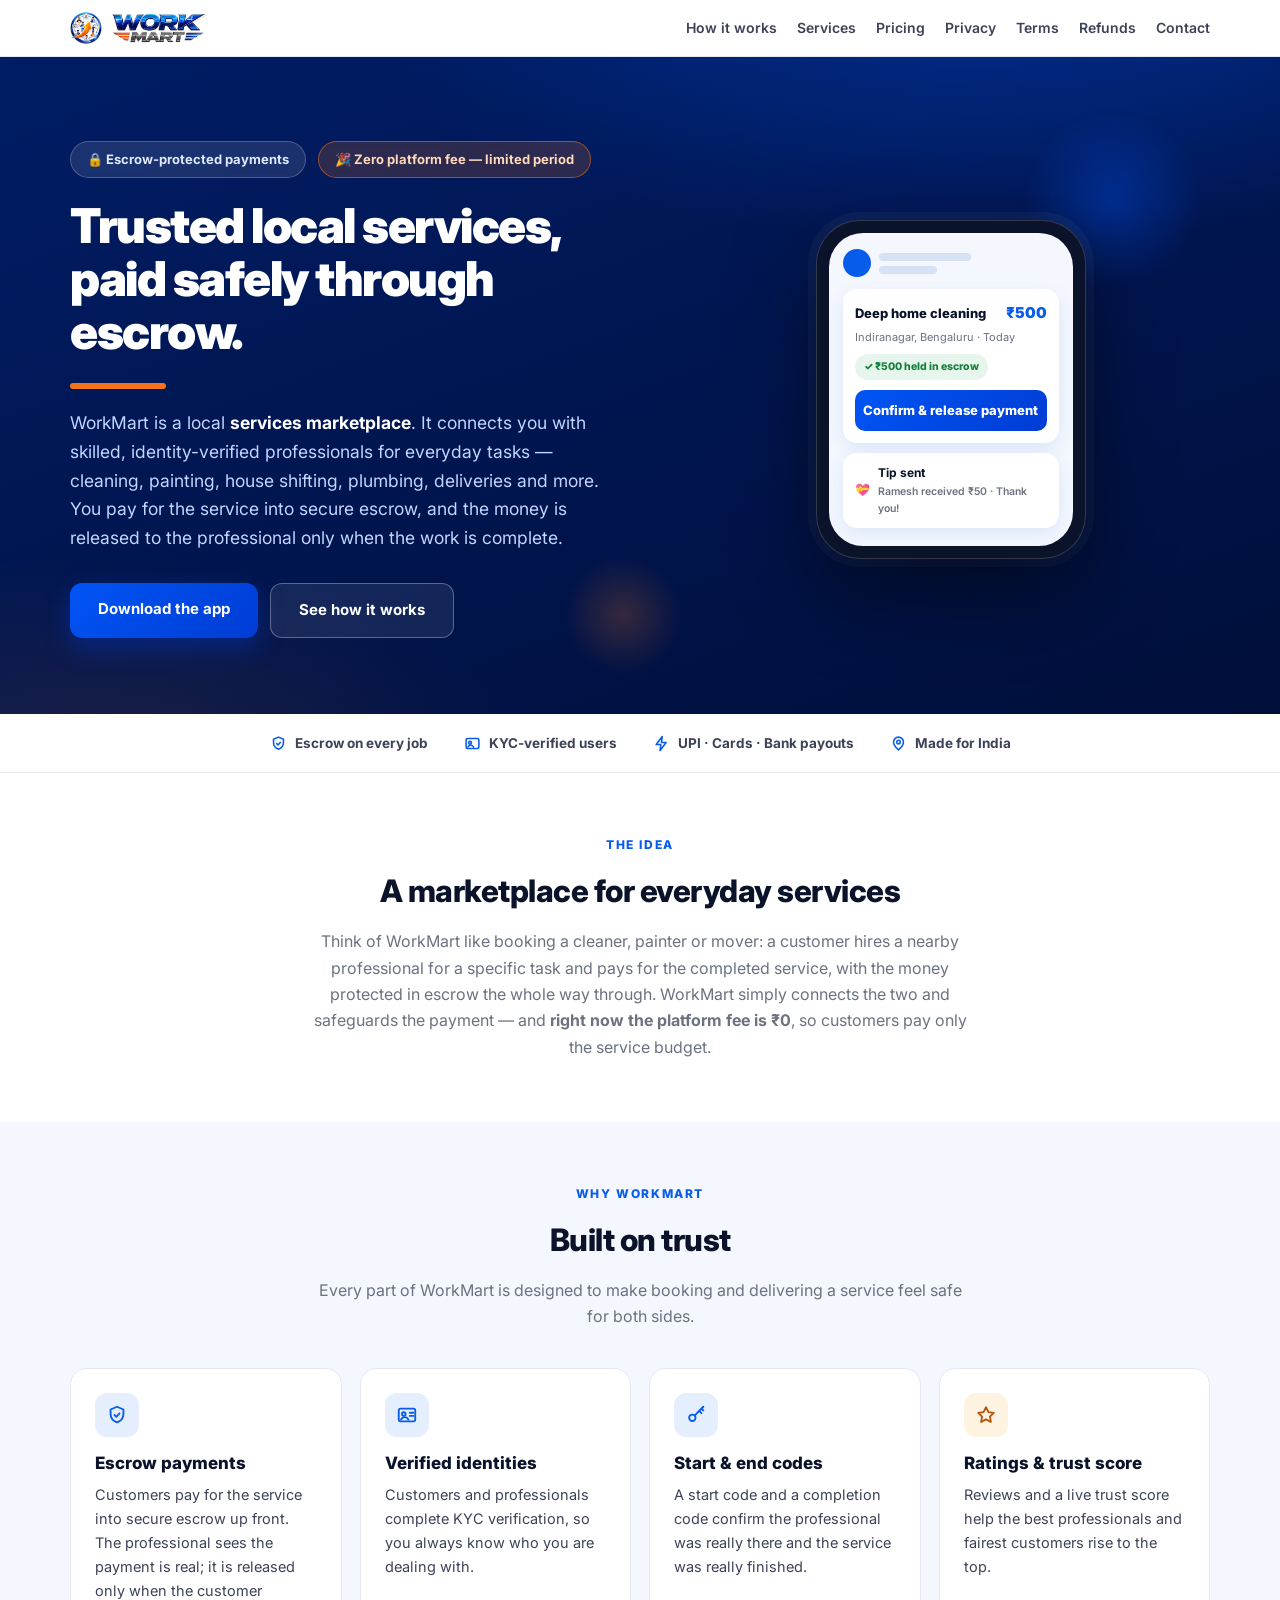
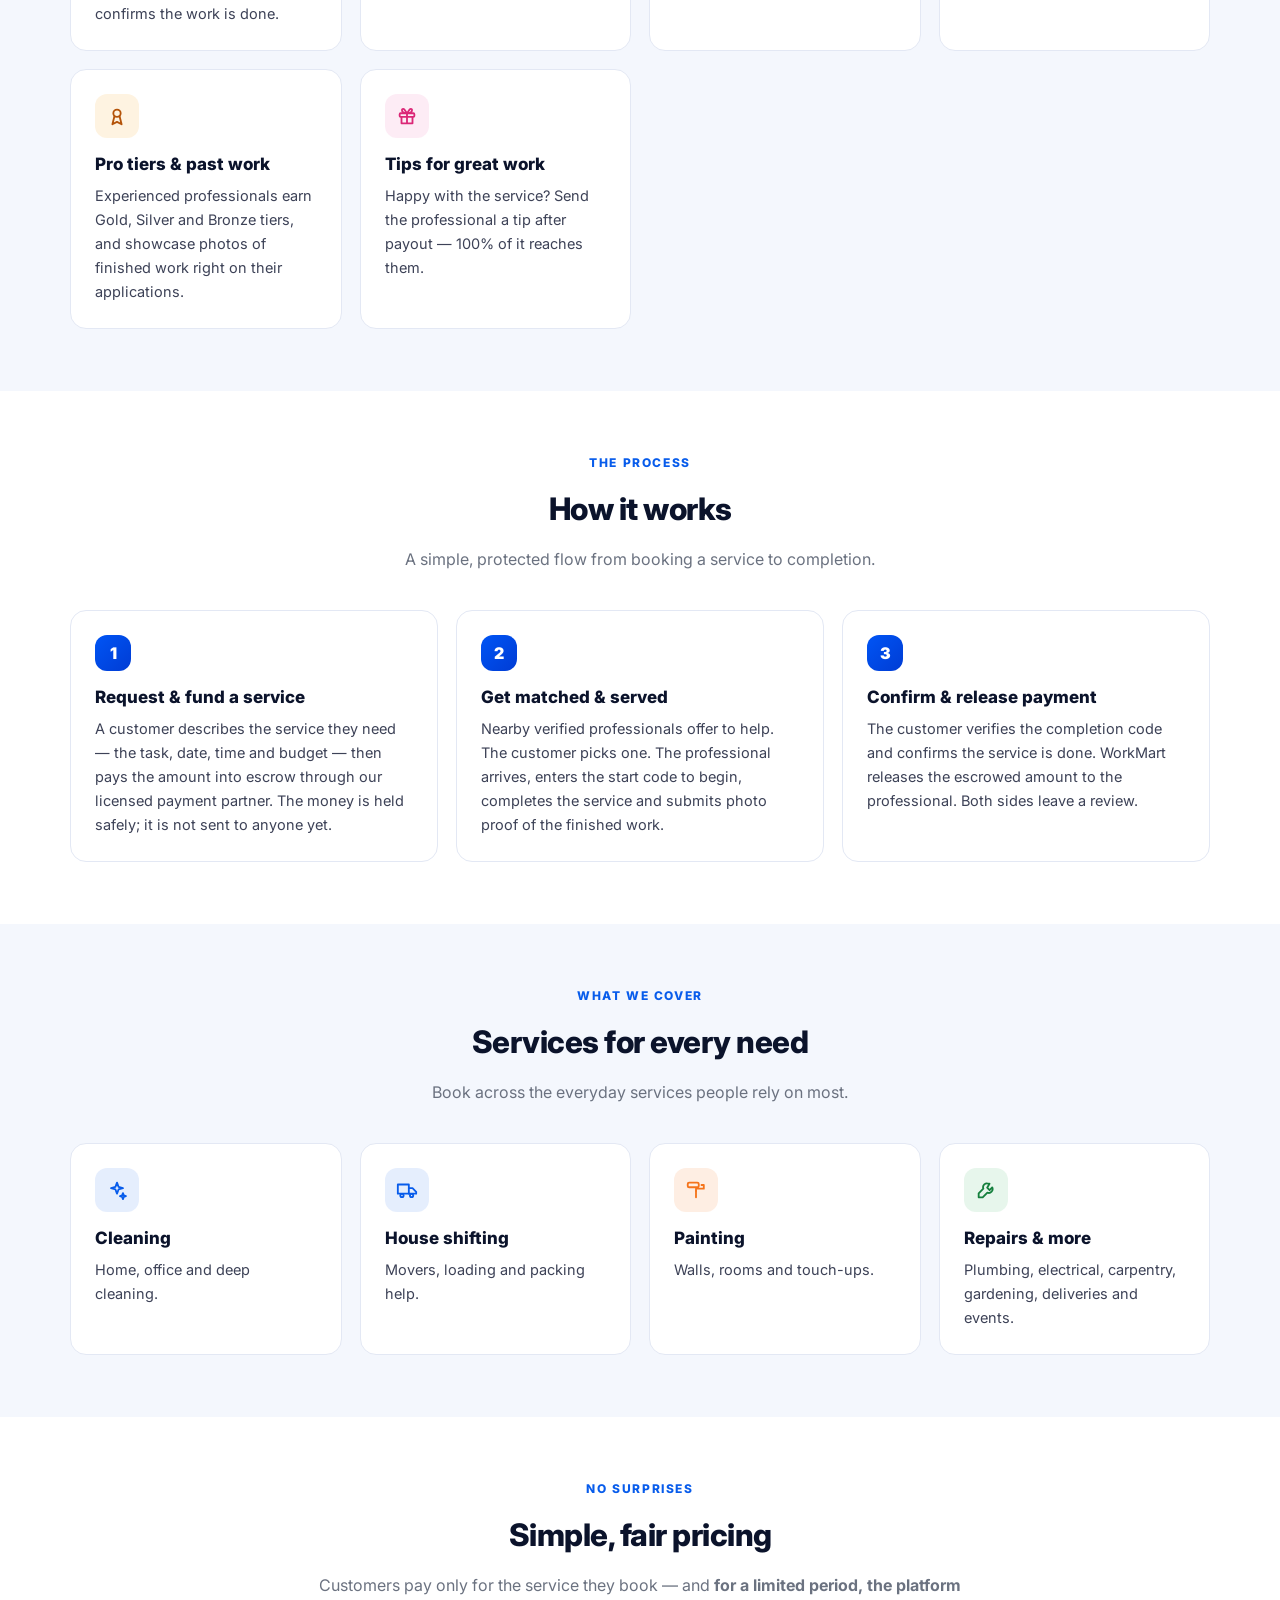
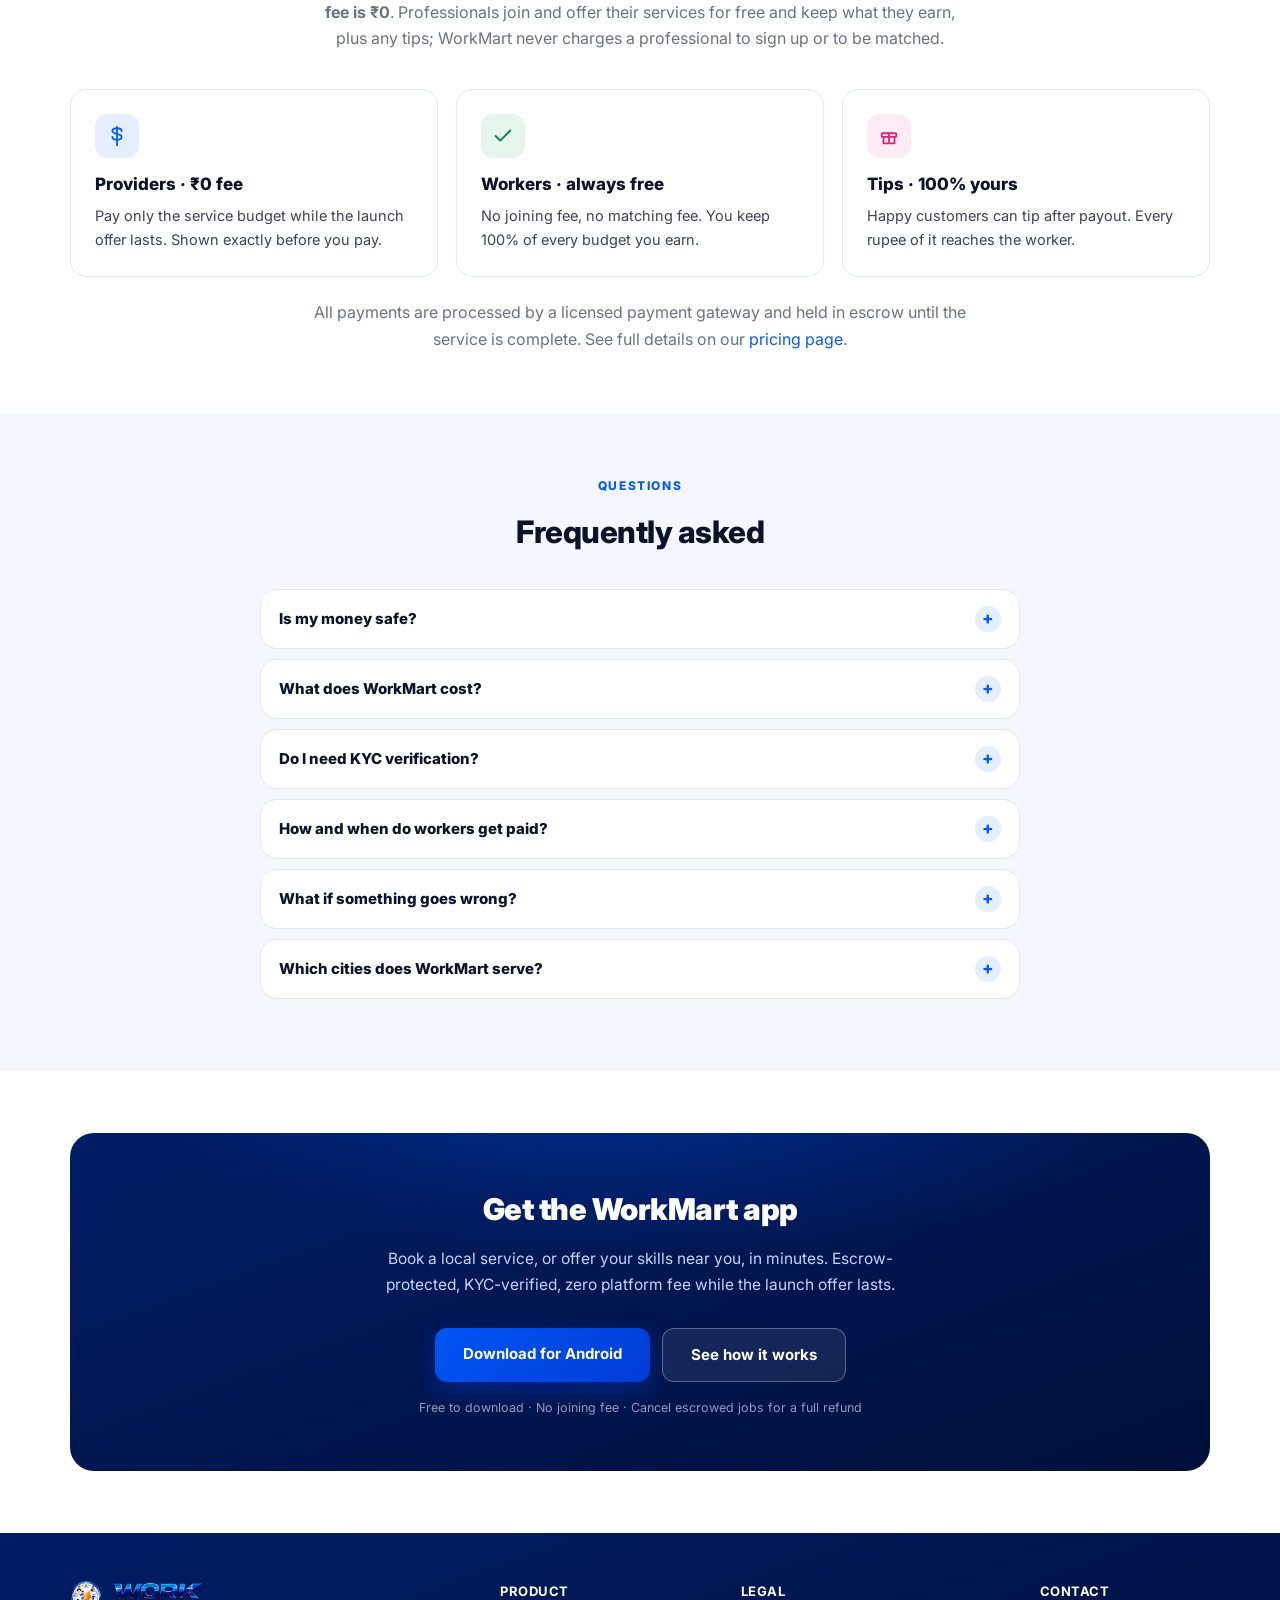
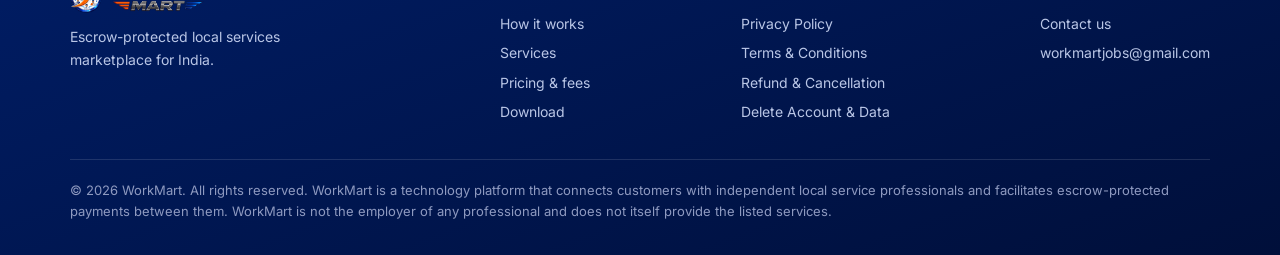
==== commit 09f132fd: "Landing upgrades: trust strip, pricing preview, FAQ, final CTA, SEO" ====
--- a/index.html
+++ b/index.html
@@ -7,6 +7,18 @@
   <meta name="description" content="WorkMart is an escrow-protected marketplace that connects customers with skilled, identity-verified local service professionals across India — cleaning, painting, house shifting, plumbing, repairs and more. Pay into secure escrow; funds release only when the service is complete." />
   <link rel="stylesheet" href="styles.css" />
   <link rel="icon" type="image/png" href="assets/favicon.png" />
+  <link rel="canonical" href="https://vivekma05.github.io/workmartjobswebsite/index.html" />
+  <meta property="og:type" content="website" />
+  <meta property="og:site_name" content="WorkMart" />
+  <meta property="og:title" content="WorkMart — Book trusted local services, paid safely through escrow" />
+  <meta property="og:description" content="Cleaning, painting, house shifting, plumbing and more by identity-verified local professionals. Money held in secure escrow until the work is done. Zero platform fee for a limited period." />
+  <meta property="og:url" content="https://vivekma05.github.io/workmartjobswebsite/index.html" />
+  <meta name="twitter:card" content="summary" />
+  <meta name="twitter:title" content="WorkMart — trusted local services, paid safely through escrow" />
+  <meta name="twitter:description" content="Identity-verified local professionals. Escrow-protected payments. Zero platform fee, limited period." />
+  <script type="application/ld+json">
+  {"@context":"https://schema.org","@type":"MobileApplication","name":"WorkMart","applicationCategory":"BusinessApplication","operatingSystem":"Android","offers":{"@type":"Offer","price":"0","priceCurrency":"INR"},"description":"Escrow-protected marketplace for local services in India."}
+  </script>
   <link rel="preconnect" href="https://fonts.googleapis.com" />
   <link rel="preconnect" href="https://fonts.gstatic.com" crossorigin />
   <link href="https://fonts.googleapis.com/css2?family=Inter:wght@400;600;700;800;900&display=swap" rel="stylesheet" />
@@ -62,6 +74,16 @@
     </div>
   </div>
 
+  <!-- Trust strip -->
+  <div class="trust-strip">
+    <div class="wrap">
+      <span><svg viewBox="0 0 24 24" fill="none" stroke="currentColor" stroke-width="2.2" stroke-linecap="round" stroke-linejoin="round"><path d="M12 3l7 3v5c0 4.5-3 7.6-7 9-4-1.4-7-4.5-7-9V6l7-3z"/><path d="M9.3 12l2 2 3.4-3.8"/></svg>Escrow on every job</span>
+      <span><svg viewBox="0 0 24 24" fill="none" stroke="currentColor" stroke-width="2.2" stroke-linecap="round" stroke-linejoin="round"><rect x="3" y="5" width="18" height="14" rx="2"/><circle cx="8.5" cy="11" r="2"/><path d="M5.5 17c.8-1.8 2.5-2.6 4-2.6s3.2.8 4 2.6"/></svg>KYC-verified users</span>
+      <span><svg viewBox="0 0 24 24" fill="none" stroke="currentColor" stroke-width="2.2" stroke-linecap="round" stroke-linejoin="round"><path d="M13 2L4.5 13.5H11L10 22l8.5-11.5H12L13 2z"/></svg>UPI · Cards · Bank payouts</span>
+      <span><svg viewBox="0 0 24 24" fill="none" stroke="currentColor" stroke-width="2.2" stroke-linecap="round" stroke-linejoin="round"><path d="M12 21s-7-5.5-7-11a7 7 0 0 1 14 0c0 5.5-7 11-7 11z"/><circle cx="12" cy="10" r="2.5"/></svg>Made for India</span>
+    </div>
+  </div>
+
   <!-- What WorkMart is -->
   <section>
     <div class="wrap">
@@ -134,19 +156,62 @@
     <div class="wrap">
       <span class="eyebrow">No surprises</span>
       <h2 class="section-title">Simple, fair pricing</h2>
-      <p class="section-lead">Customers pay only for the service they book — and <strong>for a limited period, the platform fee is ₹0</strong>. Professionals join and offer their services for free and keep what they earn, plus any tips; WorkMart never charges a professional to sign up or to be matched. All payments are processed by a licensed payment gateway and held in escrow until the service is complete. See full details on our <a href="pricing.html">pricing page</a>.</p>
+      <p class="section-lead">Customers pay only for the service they book — and <strong>for a limited period, the platform fee is ₹0</strong>. Professionals join and offer their services for free and keep what they earn, plus any tips; WorkMart never charges a professional to sign up or to be matched.</p>
+      <div class="grid grid-3">
+        <div class="card"><div class="ico"><svg viewBox="0 0 24 24" fill="none" stroke="currentColor" stroke-width="2" stroke-linecap="round" stroke-linejoin="round"><path d="M12 2v20M17 6.5c0-2-2.2-3-5-3s-5 1-5 3 2 2.6 5 3.2 5 1.4 5 3.3-2.2 3-5 3-5-1-5-3"/></svg></div><h3>Providers · ₹0 fee</h3><p>Pay only the service budget while the launch offer lasts. Shown exactly before you pay.</p></div>
+        <div class="card"><div class="ico green"><svg viewBox="0 0 24 24" fill="none" stroke="currentColor" stroke-width="2" stroke-linecap="round" stroke-linejoin="round"><path d="M20 6L9 17l-5-5"/></svg></div><h3>Workers · always free</h3><p>No joining fee, no matching fee. You keep 100% of every budget you earn.</p></div>
+        <div class="card"><div class="ico pink"><svg viewBox="0 0 24 24" fill="none" stroke="currentColor" stroke-width="2" stroke-linecap="round" stroke-linejoin="round"><rect x="4" y="9" width="16" height="4" rx="1"/><path d="M6 13v7h12v-7M12 9v11"/></svg></div><h3>Tips · 100% yours</h3><p>Happy customers can tip after payout. Every rupee of it reaches the worker.</p></div>
+      </div>
+      <p class="section-lead" style="margin-top:22px;">All payments are processed by a licensed payment gateway and held in escrow until the service is complete. See full details on our <a href="pricing.html">pricing page</a>.</p>
+    </div>
+  </section>
+
+  <!-- FAQ -->
+  <section class="alt" id="faq">
+    <div class="wrap">
+      <span class="eyebrow">Questions</span>
+      <h2 class="section-title">Frequently asked</h2>
+      <div class="faq">
+        <details>
+          <summary>Is my money safe?</summary>
+          <p>Yes. Your payment goes into secure escrow via Razorpay when you book — not to the worker. It is released only after you enter the worker's completion code and confirm the work. If the job doesn't happen, the money comes back to you. See our <a href="refunds.html">refund policy</a>.</p>
+        </details>
+        <details>
+          <summary>What does WorkMart cost?</summary>
+          <p>Browsing and joining are free, forever. Providers currently pay <strong>₹0 platform fee</strong> under our launch offer — only the service budget. Workers keep 100% of every budget plus 100% of tips. Full details on the <a href="pricing.html">pricing page</a>.</p>
+        </details>
+        <details>
+          <summary>Do I need KYC verification?</summary>
+          <p>Yes — to post jobs or earn money. Upload a document and a selfie in the app; review usually finishes within 24 hours. It is how both sides know the other person is real.</p>
+        </details>
+        <details>
+          <summary>How and when do workers get paid?</summary>
+          <p>When the provider confirms completion, earnings go to the worker's verified bank account (tips included). Bank verification takes 24–48 hours one time, at signup.</p>
+        </details>
+        <details>
+          <summary>What if something goes wrong?</summary>
+          <p>Raise a dispute in the app <strong>before</strong> confirming completion. Our team reviews the chat, photos, location and codes, and decides fairly — release, refund, or split. After confirmation, payments are final.</p>
+        </details>
+        <details>
+          <summary>Which cities does WorkMart serve?</summary>
+          <p>WorkMart works anywhere in India. Job density varies by area — turn on job alerts in the app and we'll notify you the moment work appears near you.</p>
+        </details>
+      </div>
     </div>
   </section>
 
   <!-- Download -->
-  <section class="alt" id="download">
-    <div class="wrap" style="text-align:center;">
-      <h2 class="section-title">Get the WorkMart app</h2>
-      <p class="section-lead">Available for Android. Book a local service, or offer your skills near you, in minutes.</p>
-      <div class="cta-row">
-        <a class="btn btn-primary" href="https://drive.google.com/uc?export=download&id=1qO738HMnzx20lGZyDd1x32ig0TzO4p0c">Download for Android</a>
-      </div>
-      <p style="color:var(--muted); font-size:13px; margin-top:14px;">Download the APK directly from Google Drive.</p>
+  <section id="download">
+    <div class="wrap">
+      <div class="final-cta">
+        <h2>Get the WorkMart app</h2>
+        <p>Book a local service, or offer your skills near you, in minutes. Escrow-protected, KYC-verified, zero platform fee while the launch offer lasts.</p>
+        <div class="cta-row">
+          <a class="btn btn-primary" href="https://drive.google.com/uc?export=download&id=1qO738HMnzx20lGZyDd1x32ig0TzO4p0c">Download for Android</a>
+          <a class="btn btn-ghost" href="#how" style="background:rgba(255,255,255,0.08);border-color:rgba(255,255,255,0.3);color:#fff;">See how it works</a>
+        </div>
+        <small>Free to download · No joining fee · Cancel escrowed jobs for a full refund</small>
+      </div>
     </div>
   </section>
 
--- a/styles.css
+++ b/styles.css
@@ -39,7 +39,7 @@
   --r-sm: 8px;
   --r-md: 12px;
   --r-lg: 16px;
-  --wrap: 1040px;
+  --wrap: 1180px;
 }
 
 /* The app is theme-aware, so the site should not blaze white at a user who
@@ -167,6 +167,60 @@
   text-transform: uppercase; margin-bottom: 10px;
 }
 
+/* Trust strip — honest proof points, no invented numbers. */
+.trust-strip {
+  border-bottom: 1px solid var(--line);
+  background: var(--card);
+}
+.trust-strip .wrap {
+  display: flex; justify-content: center; gap: 12px 36px; flex-wrap: wrap;
+  padding-top: 18px; padding-bottom: 18px;
+}
+.trust-strip span {
+  display: inline-flex; align-items: center; gap: 8px;
+  font-size: 13.5px; font-weight: 700; color: var(--body);
+  white-space: nowrap;
+}
+.trust-strip svg { width: 17px; height: 17px; color: var(--blue); flex-shrink: 0; }
+
+/* FAQ — native details accordion, zero JS. */
+.faq { max-width: 760px; margin: 32px auto 0; }
+.faq details {
+  background: var(--card); border: 1px solid var(--line);
+  border-radius: var(--r-lg); margin-bottom: 10px; overflow: hidden;
+}
+.faq summary {
+  cursor: pointer; list-style: none;
+  display: flex; align-items: center; justify-content: space-between; gap: 12px;
+  padding: 16px 18px; font-weight: 800; font-size: 15px; color: var(--ink);
+}
+.faq summary::-webkit-details-marker { display: none; }
+.faq summary::after {
+  content: "+"; flex-shrink: 0;
+  width: 26px; height: 26px; border-radius: 50%;
+  background: color-mix(in srgb, var(--blue) 10%, transparent);
+  color: var(--blue); font-size: 17px; font-weight: 800; line-height: 1;
+  display: flex; align-items: center; justify-content: center;
+}
+.faq details[open] summary::after { content: "–"; }
+.faq details p { padding: 0 18px 16px; font-size: 14.5px; color: var(--body); }
+.faq details a { font-weight: 700; }
+
+/* Final CTA band */
+.final-cta {
+  background:
+    radial-gradient(800px 300px at 50% -20%, rgba(0,85,245,0.35), transparent 65%),
+    linear-gradient(160deg, var(--navy-1), var(--navy-3));
+  border-radius: 24px;
+  padding: 52px 32px;
+  text-align: center;
+  position: relative; overflow: hidden;
+}
+.final-cta h2 { color: #fff; font-size: 30px; font-weight: 900; letter-spacing: -0.5px; }
+.final-cta p { color: #c3d4ff; margin: 12px auto 0; max-width: 520px; font-size: 15.5px; }
+.final-cta .cta-row { justify-content: center; }
+.final-cta small { display: block; color: #8e9ac0; margin-top: 16px; font-size: 12.5px; }
+
 /* ── Phone mockup (pure CSS product shot) ─────────────────────────────── */
 .mock-float { animation: drift 7s ease-in-out infinite; }
 .phone {
@@ -289,6 +343,38 @@
 /* ── Legal / policy pages ───────────────────────────────────────────────── */
 .legal { padding: 52px 0 76px; }
 .legal .wrap { max-width: 820px; }
+/* Docs layout: sticky section nav fills the wide-screen dead space instead
+   of leaving the text stranded in a middle strip. Applied by site.js, which
+   also wraps the content column — no per-page markup needed. */
+.legal .wrap.has-toc {
+  max-width: 1180px;
+  display: grid;
+  grid-template-columns: 232px minmax(0, 1fr);
+  gap: 48px;
+  align-items: start;
+}
+.toc {
+  position: sticky; top: 88px;
+  max-height: calc(100vh - 130px); overflow: auto;
+}
+.toc-title {
+  font-size: 11px; font-weight: 800; letter-spacing: 1.2px;
+  text-transform: uppercase; color: var(--muted); margin-bottom: 8px;
+}
+.toc ul { list-style: none; margin: 0; padding: 0; border-left: 2px solid var(--line); }
+.toc li a {
+  display: block; padding: 6px 0 6px 14px; margin-left: -2px;
+  font-size: 13.5px; font-weight: 600; color: var(--muted);
+  border-left: 2px solid transparent;
+}
+.toc li a:hover { color: var(--blue); text-decoration: none; }
+.toc li a.active { color: var(--blue); border-left-color: var(--blue); }
+.docs-body { min-width: 0; }
+.legal h2[id] { scroll-margin-top: 88px; }
+@media (max-width: 900px) {
+  .toc { display: none; }
+  .legal .wrap.has-toc { display: block; max-width: 820px; }
+}
 .legal h1 { font-size: 35px; color: var(--ink); font-weight: 900; letter-spacing: -0.5px; }
 .legal .updated { color: var(--muted); font-size: 14px; margin-top: 8px; }
 .legal h2 { font-size: 20px; color: var(--ink); font-weight: 800; margin: 36px 0 10px; }
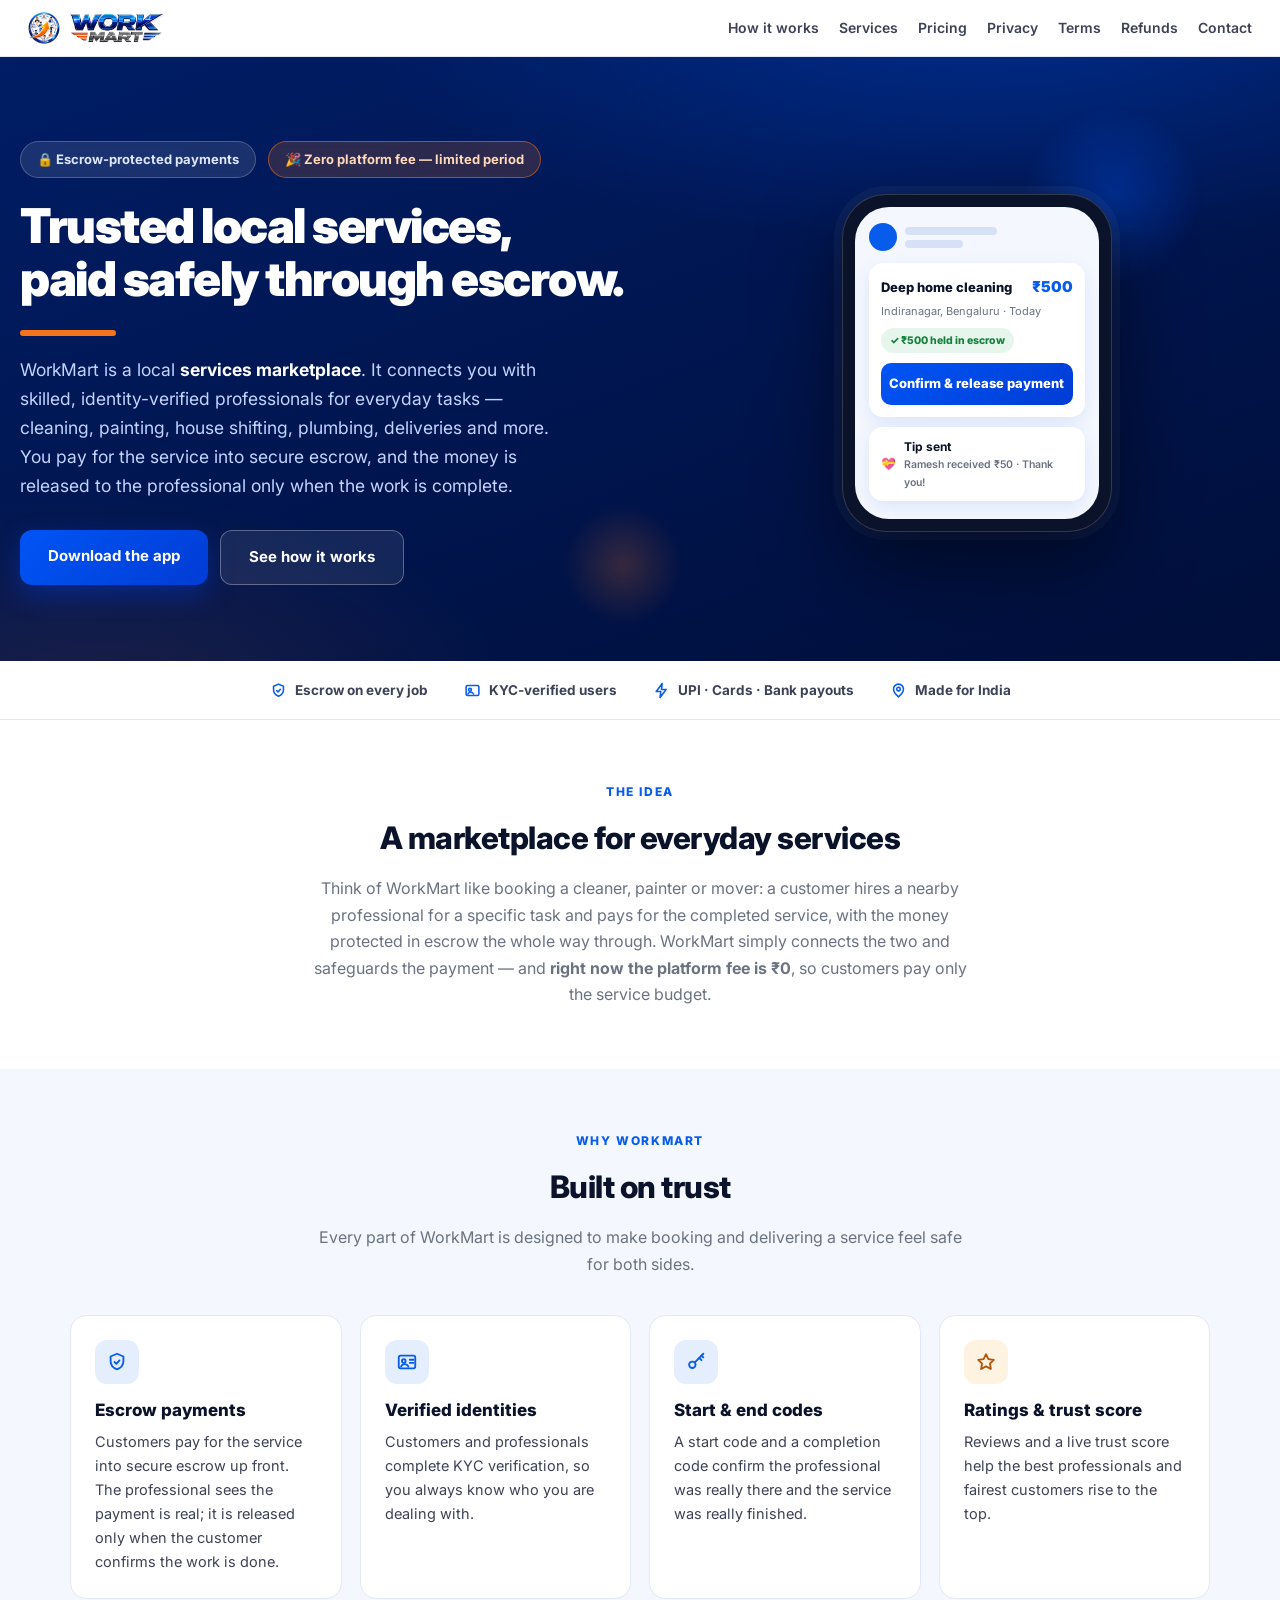
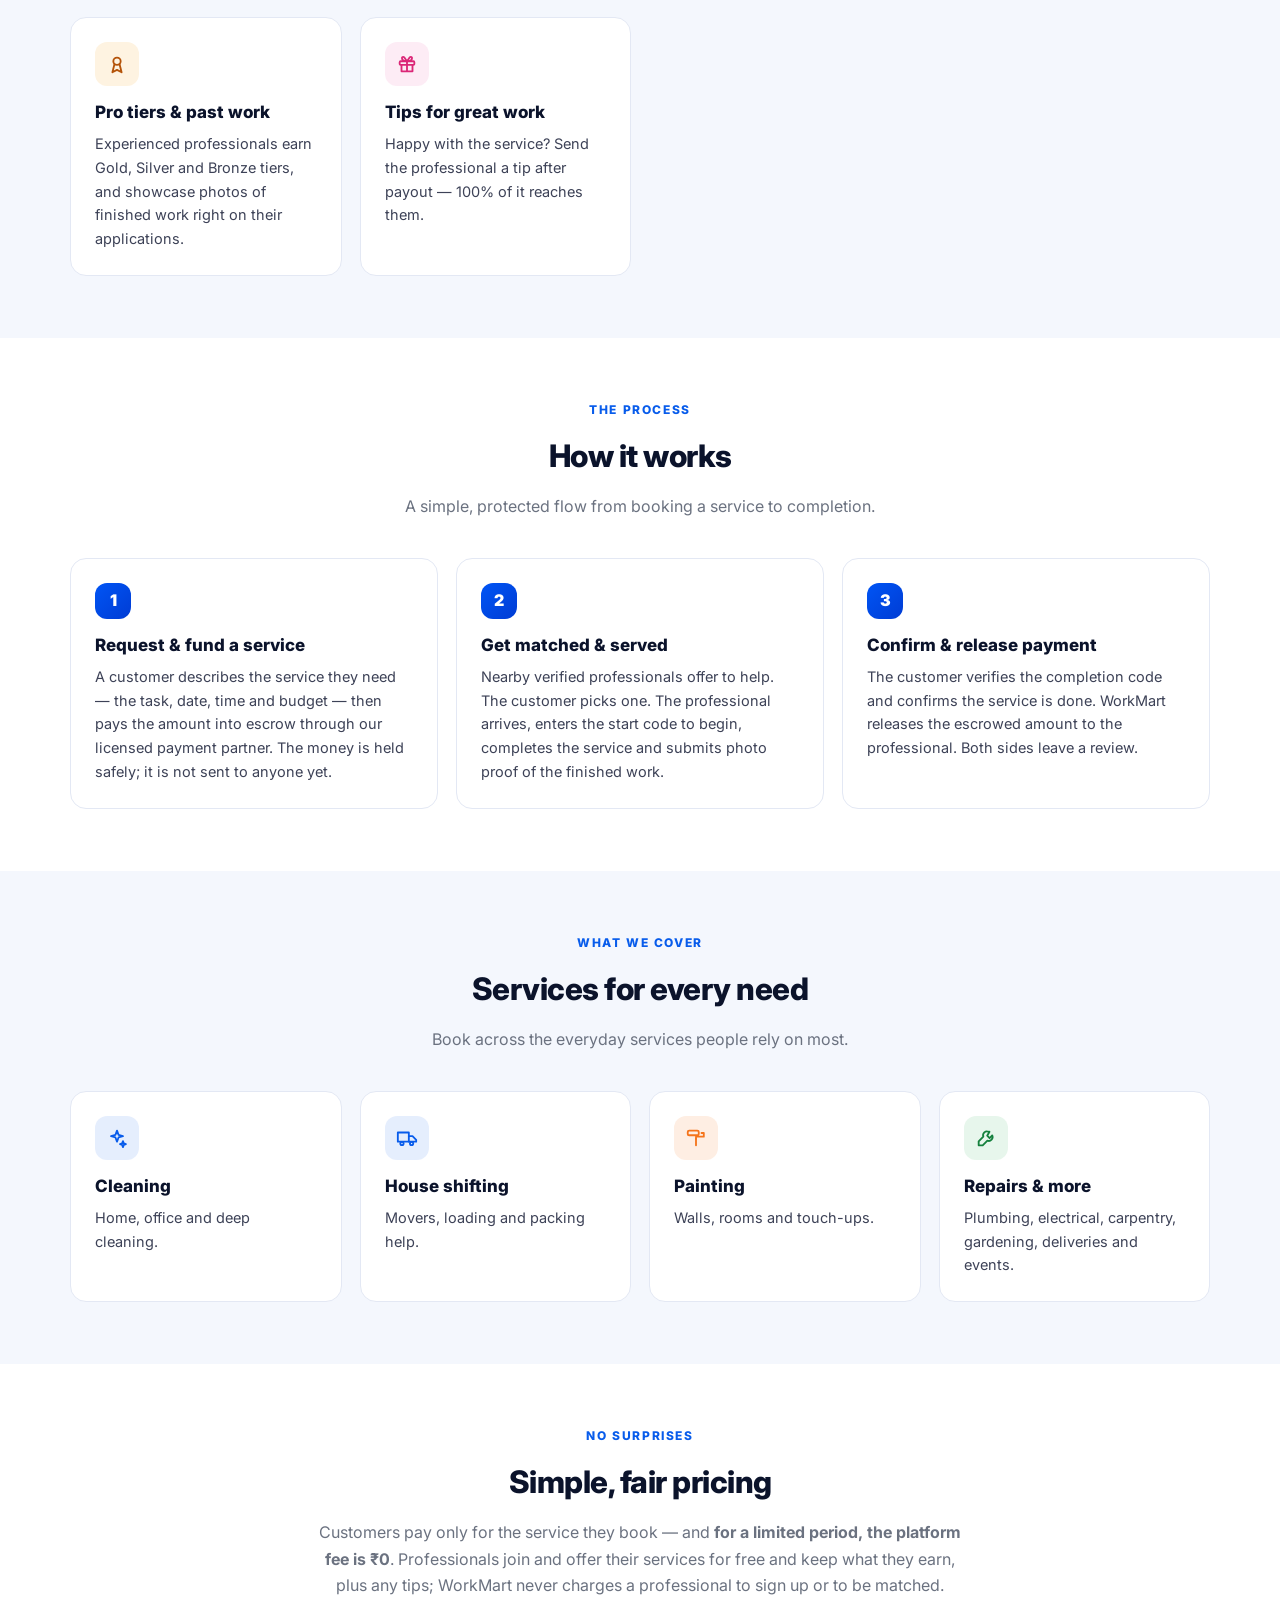
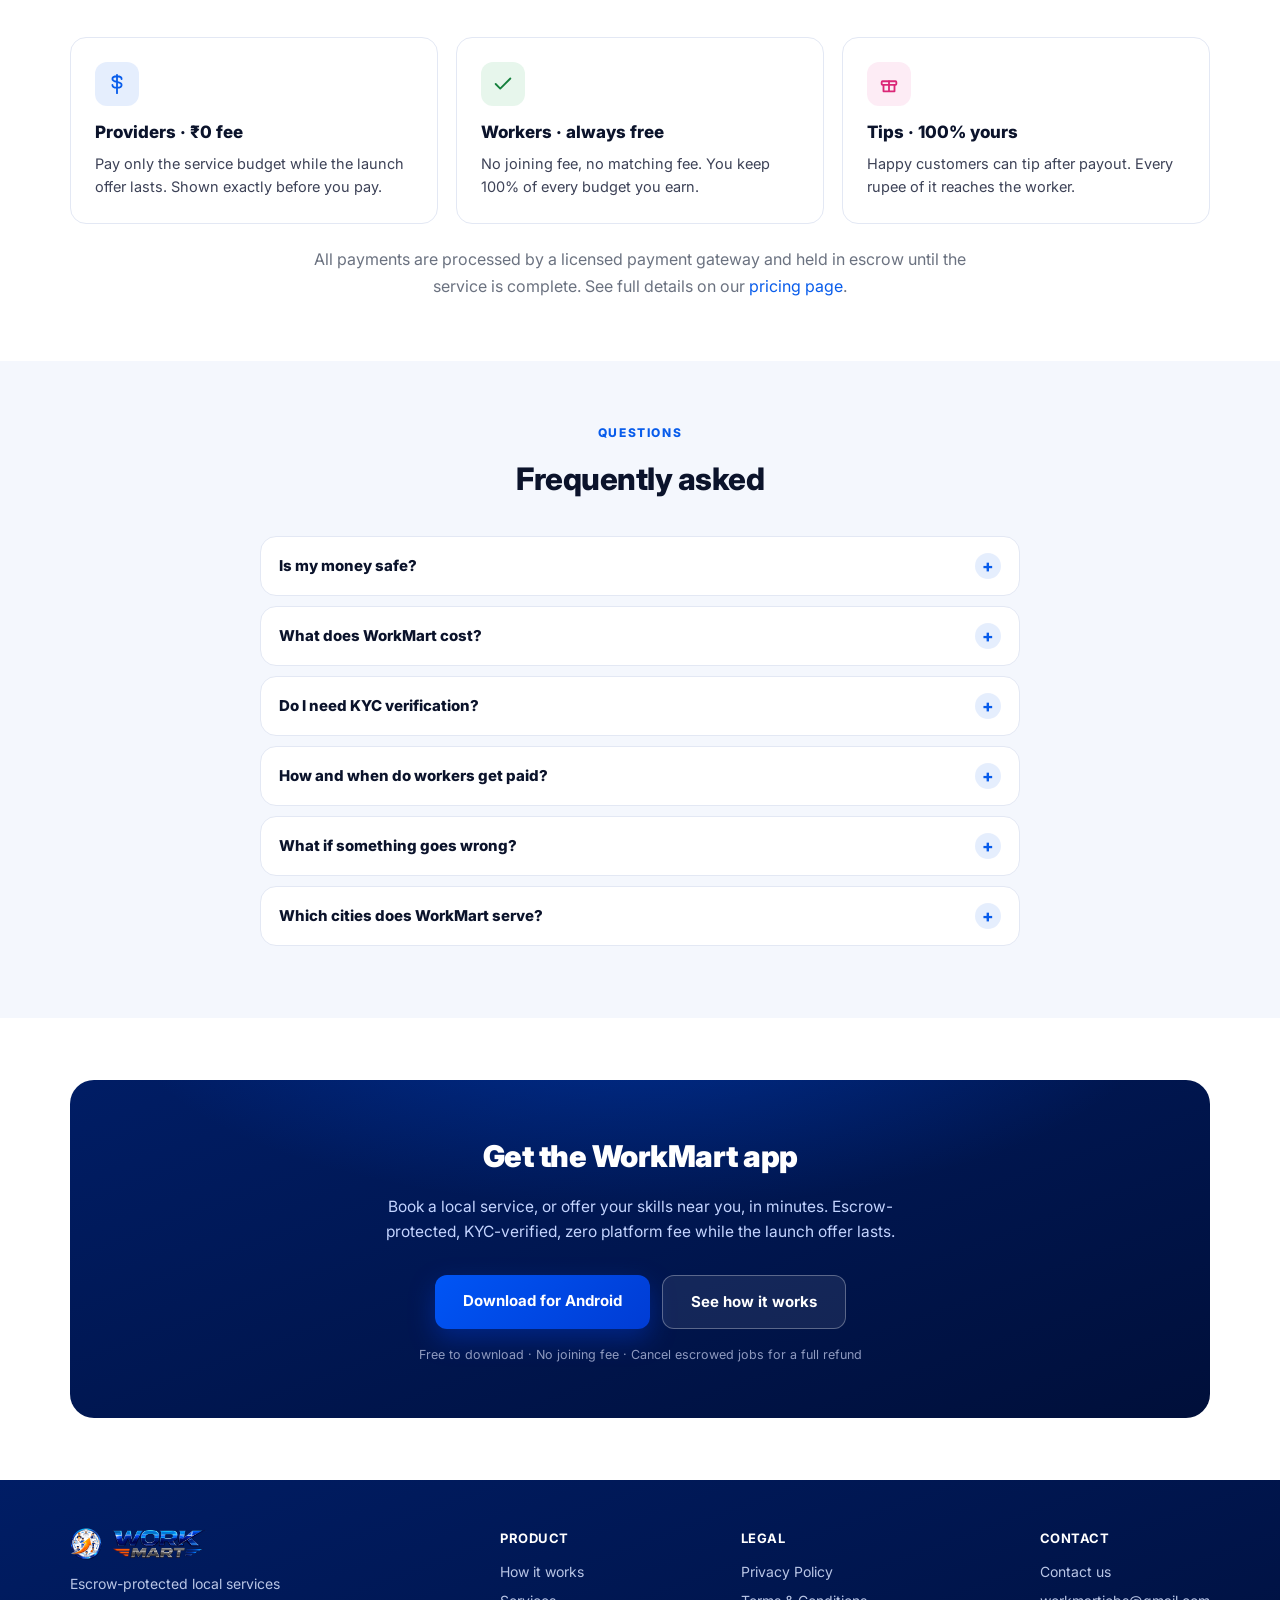
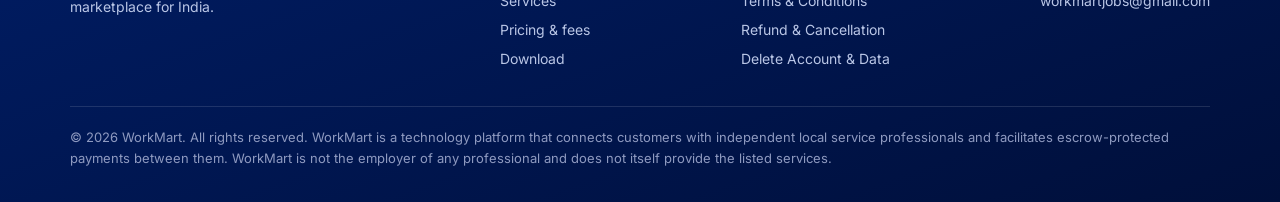
==== commit 35044770: "Move site to custom domain workmartjobs.com CNAME for GitHub Pages; canonical, Open Graph, sitemap a" ====
--- a/index.html
+++ b/index.html
@@ -7,12 +7,12 @@
   <meta name="description" content="WorkMart is an escrow-protected marketplace that connects customers with skilled, identity-verified local service professionals across India — cleaning, painting, house shifting, plumbing, repairs and more. Pay into secure escrow; funds release only when the service is complete." />
   <link rel="stylesheet" href="styles.css" />
   <link rel="icon" type="image/png" href="assets/favicon.png" />
-  <link rel="canonical" href="https://vivekma05.github.io/workmartjobswebsite/index.html" />
+  <link rel="canonical" href="https://workmartjobs.com/index.html" />
   <meta property="og:type" content="website" />
   <meta property="og:site_name" content="WorkMart" />
   <meta property="og:title" content="WorkMart — Book trusted local services, paid safely through escrow" />
   <meta property="og:description" content="Cleaning, painting, house shifting, plumbing and more by identity-verified local professionals. Money held in secure escrow until the work is done. Zero platform fee for a limited period." />
-  <meta property="og:url" content="https://vivekma05.github.io/workmartjobswebsite/index.html" />
+  <meta property="og:url" content="https://workmartjobs.com/index.html" />
   <meta name="twitter:card" content="summary" />
   <meta name="twitter:title" content="WorkMart — trusted local services, paid safely through escrow" />
   <meta name="twitter:description" content="Identity-verified local professionals. Escrow-protected payments. Zero platform fee, limited period." />
@@ -77,10 +77,10 @@
   <!-- Trust strip -->
   <div class="trust-strip">
     <div class="wrap">
-      <span><svg viewBox="0 0 24 24" fill="none" stroke="currentColor" stroke-width="2.2" stroke-linecap="round" stroke-linejoin="round"><path d="M12 3l7 3v5c0 4.5-3 7.6-7 9-4-1.4-7-4.5-7-9V6l7-3z"/><path d="M9.3 12l2 2 3.4-3.8"/></svg>Escrow on every job</span>
-      <span><svg viewBox="0 0 24 24" fill="none" stroke="currentColor" stroke-width="2.2" stroke-linecap="round" stroke-linejoin="round"><rect x="3" y="5" width="18" height="14" rx="2"/><circle cx="8.5" cy="11" r="2"/><path d="M5.5 17c.8-1.8 2.5-2.6 4-2.6s3.2.8 4 2.6"/></svg>KYC-verified users</span>
-      <span><svg viewBox="0 0 24 24" fill="none" stroke="currentColor" stroke-width="2.2" stroke-linecap="round" stroke-linejoin="round"><path d="M13 2L4.5 13.5H11L10 22l8.5-11.5H12L13 2z"/></svg>UPI · Cards · Bank payouts</span>
-      <span><svg viewBox="0 0 24 24" fill="none" stroke="currentColor" stroke-width="2.2" stroke-linecap="round" stroke-linejoin="round"><path d="M12 21s-7-5.5-7-11a7 7 0 0 1 14 0c0 5.5-7 11-7 11z"/><circle cx="12" cy="10" r="2.5"/></svg>Made for India</span>
+      <span><svg width="17" height="17" viewBox="0 0 24 24" fill="none" stroke="currentColor" stroke-width="2.2" aria-hidden="true" stroke-linecap="round" stroke-linejoin="round"><path d="M12 3l7 3v5c0 4.5-3 7.6-7 9-4-1.4-7-4.5-7-9V6l7-3z"/><path d="M9.3 12l2 2 3.4-3.8"/></svg>Escrow on every job</span>
+      <span><svg width="17" height="17" viewBox="0 0 24 24" fill="none" stroke="currentColor" stroke-width="2.2" aria-hidden="true" stroke-linecap="round" stroke-linejoin="round"><rect x="3" y="5" width="18" height="14" rx="2"/><circle cx="8.5" cy="11" r="2"/><path d="M5.5 17c.8-1.8 2.5-2.6 4-2.6s3.2.8 4 2.6"/></svg>KYC-verified users</span>
+      <span><svg width="17" height="17" viewBox="0 0 24 24" fill="none" stroke="currentColor" stroke-width="2.2" aria-hidden="true" stroke-linecap="round" stroke-linejoin="round"><path d="M13 2L4.5 13.5H11L10 22l8.5-11.5H12L13 2z"/></svg>UPI · Cards · Bank payouts</span>
+      <span><svg width="17" height="17" viewBox="0 0 24 24" fill="none" stroke="currentColor" stroke-width="2.2" aria-hidden="true" stroke-linecap="round" stroke-linejoin="round"><path d="M12 21s-7-5.5-7-11a7 7 0 0 1 14 0c0 5.5-7 11-7 11z"/><circle cx="12" cy="10" r="2.5"/></svg>Made for India</span>
     </div>
   </div>
 
@@ -100,12 +100,12 @@
       <h2 class="section-title">Built on trust</h2>
       <p class="section-lead">Every part of WorkMart is designed to make booking and delivering a service feel safe for both sides.</p>
       <div class="grid grid-4">
-        <div class="card"><div class="ico"><svg viewBox="0 0 24 24" fill="none" stroke="currentColor" stroke-width="2" stroke-linecap="round" stroke-linejoin="round"><path d="M12 3l7 3v5c0 4.5-3 7.6-7 9-4-1.4-7-4.5-7-9V6l7-3z"/><path d="M9.3 12l2 2 3.4-3.8"/></svg></div><h3>Escrow payments</h3><p>Customers pay for the service into secure escrow up front. The professional sees the payment is real; it is released only when the customer confirms the work is done.</p></div>
-        <div class="card"><div class="ico"><svg viewBox="0 0 24 24" fill="none" stroke="currentColor" stroke-width="2" stroke-linecap="round" stroke-linejoin="round"><rect x="3" y="5" width="18" height="14" rx="2"/><circle cx="8.5" cy="11" r="2"/><path d="M5.5 17c.8-1.8 2.5-2.6 4-2.6s3.2.8 4 2.6"/><path d="M15 9.5h4M15 13h4"/></svg></div><h3>Verified identities</h3><p>Customers and professionals complete KYC verification, so you always know who you are dealing with.</p></div>
-        <div class="card"><div class="ico"><svg viewBox="0 0 24 24" fill="none" stroke="currentColor" stroke-width="2" stroke-linecap="round" stroke-linejoin="round"><circle cx="8" cy="15" r="3.5"/><path d="M10.7 12.3L20 3"/><path d="M15.5 7.5l2.5 2.5M18 5l2 2"/></svg></div><h3>Start &amp; end codes</h3><p>A start code and a completion code confirm the professional was really there and the service was really finished.</p></div>
-        <div class="card"><div class="ico gold"><svg viewBox="0 0 24 24" fill="none" stroke="currentColor" stroke-width="2" stroke-linecap="round" stroke-linejoin="round"><path d="M12 3.5l2.6 5.3 5.9.9-4.2 4.1 1 5.8-5.3-2.8-5.3 2.8 1-5.8L3.5 9.7l5.9-.9L12 3.5z"/></svg></div><h3>Ratings &amp; trust score</h3><p>Reviews and a live trust score help the best professionals and fairest customers rise to the top.</p></div>
-        <div class="card"><div class="ico gold"><svg viewBox="0 0 24 24" fill="none" stroke="currentColor" stroke-width="2" stroke-linecap="round" stroke-linejoin="round"><circle cx="12" cy="9" r="4"/><path d="M9.2 12.2L7 21l5-2.6L17 21l-2.2-8.8"/></svg></div><h3>Pro tiers &amp; past work</h3><p>Experienced professionals earn Gold, Silver and Bronze tiers, and showcase photos of finished work right on their applications.</p></div>
-        <div class="card"><div class="ico pink"><svg viewBox="0 0 24 24" fill="none" stroke="currentColor" stroke-width="2" stroke-linecap="round" stroke-linejoin="round"><rect x="4" y="9" width="16" height="4" rx="1"/><path d="M6 13v7h12v-7M12 9v11"/><path d="M12 9C8 9 6.5 7.5 6.5 5.5S9 4 9.5 5.5L12 9zM12 9c4 0 5.5-1.5 5.5-3.5S15 4 14.5 5.5L12 9z"/></svg></div><h3>Tips for great work</h3><p>Happy with the service? Send the professional a tip after payout — 100% of it reaches them.</p></div>
+        <div class="card"><div class="ico"><svg width="22" height="22" viewBox="0 0 24 24" fill="none" stroke="currentColor" stroke-width="2" aria-hidden="true" stroke-linecap="round" stroke-linejoin="round"><path d="M12 3l7 3v5c0 4.5-3 7.6-7 9-4-1.4-7-4.5-7-9V6l7-3z"/><path d="M9.3 12l2 2 3.4-3.8"/></svg></div><h3>Escrow payments</h3><p>Customers pay for the service into secure escrow up front. The professional sees the payment is real; it is released only when the customer confirms the work is done.</p></div>
+        <div class="card"><div class="ico"><svg width="22" height="22" viewBox="0 0 24 24" fill="none" stroke="currentColor" stroke-width="2" aria-hidden="true" stroke-linecap="round" stroke-linejoin="round"><rect x="3" y="5" width="18" height="14" rx="2"/><circle cx="8.5" cy="11" r="2"/><path d="M5.5 17c.8-1.8 2.5-2.6 4-2.6s3.2.8 4 2.6"/><path d="M15 9.5h4M15 13h4"/></svg></div><h3>Verified identities</h3><p>Customers and professionals complete KYC verification, so you always know who you are dealing with.</p></div>
+        <div class="card"><div class="ico"><svg width="22" height="22" viewBox="0 0 24 24" fill="none" stroke="currentColor" stroke-width="2" aria-hidden="true" stroke-linecap="round" stroke-linejoin="round"><circle cx="8" cy="15" r="3.5"/><path d="M10.7 12.3L20 3"/><path d="M15.5 7.5l2.5 2.5M18 5l2 2"/></svg></div><h3>Start &amp; end codes</h3><p>A start code and a completion code confirm the professional was really there and the service was really finished.</p></div>
+        <div class="card"><div class="ico gold"><svg width="22" height="22" viewBox="0 0 24 24" fill="none" stroke="currentColor" stroke-width="2" aria-hidden="true" stroke-linecap="round" stroke-linejoin="round"><path d="M12 3.5l2.6 5.3 5.9.9-4.2 4.1 1 5.8-5.3-2.8-5.3 2.8 1-5.8L3.5 9.7l5.9-.9L12 3.5z"/></svg></div><h3>Ratings &amp; trust score</h3><p>Reviews and a live trust score help the best professionals and fairest customers rise to the top.</p></div>
+        <div class="card"><div class="ico gold"><svg width="22" height="22" viewBox="0 0 24 24" fill="none" stroke="currentColor" stroke-width="2" aria-hidden="true" stroke-linecap="round" stroke-linejoin="round"><circle cx="12" cy="9" r="4"/><path d="M9.2 12.2L7 21l5-2.6L17 21l-2.2-8.8"/></svg></div><h3>Pro tiers &amp; past work</h3><p>Experienced professionals earn Gold, Silver and Bronze tiers, and showcase photos of finished work right on their applications.</p></div>
+        <div class="card"><div class="ico pink"><svg width="22" height="22" viewBox="0 0 24 24" fill="none" stroke="currentColor" stroke-width="2" aria-hidden="true" stroke-linecap="round" stroke-linejoin="round"><rect x="4" y="9" width="16" height="4" rx="1"/><path d="M6 13v7h12v-7M12 9v11"/><path d="M12 9C8 9 6.5 7.5 6.5 5.5S9 4 9.5 5.5L12 9zM12 9c4 0 5.5-1.5 5.5-3.5S15 4 14.5 5.5L12 9z"/></svg></div><h3>Tips for great work</h3><p>Happy with the service? Send the professional a tip after payout — 100% of it reaches them.</p></div>
       </div>
     </div>
   </section>
@@ -143,10 +143,10 @@
       <h2 class="section-title">Services for every need</h2>
       <p class="section-lead">Book across the everyday services people rely on most.</p>
       <div class="grid grid-4">
-        <div class="card"><div class="ico"><svg viewBox="0 0 24 24" fill="none" stroke="currentColor" stroke-width="2" stroke-linecap="round" stroke-linejoin="round"><path d="M12 4l1.7 4.6 4.8 1.4-4.8 1.4L12 16l-1.7-4.6L5.5 10l4.8-1.4L12 4z"/><path d="M18.5 15.5l.9 2.3 2.3.9-2.3.9-.9 2.3-.9-2.3-2.3-.9 2.3-.9.9-2.3z"/></svg></div><h3>Cleaning</h3><p>Home, office and deep cleaning.</p></div>
-        <div class="card"><div class="ico"><svg viewBox="0 0 24 24" fill="none" stroke="currentColor" stroke-width="2" stroke-linecap="round" stroke-linejoin="round"><path d="M2 6h12v10H2z"/><path d="M14 10h4l4 4v2h-8"/><circle cx="6.5" cy="18" r="1.8"/><circle cx="17" cy="18" r="1.8"/></svg></div><h3>House shifting</h3><p>Movers, loading and packing help.</p></div>
-        <div class="card"><div class="ico warm"><svg viewBox="0 0 24 24" fill="none" stroke="currentColor" stroke-width="2" stroke-linecap="round" stroke-linejoin="round"><rect x="3" y="4" width="12" height="5" rx="1.5"/><path d="M18 6.5h2.5v4H12V13"/><path d="M12 13v7"/></svg></div><h3>Painting</h3><p>Walls, rooms and touch-ups.</p></div>
-        <div class="card"><div class="ico green"><svg viewBox="0 0 24 24" fill="none" stroke="currentColor" stroke-width="2" stroke-linecap="round" stroke-linejoin="round"><path d="M14.8 5.2a4.2 4.2 0 0 0-5.7 5.3L4 15.6V20h4.4l5.1-5.1a4.2 4.2 0 0 0 5.3-5.7l-2.9 2.9-2.6-2.6 2.5-4.3z"/></svg></div><h3>Repairs &amp; more</h3><p>Plumbing, electrical, carpentry, gardening, deliveries and events.</p></div>
+        <div class="card"><div class="ico"><svg width="22" height="22" viewBox="0 0 24 24" fill="none" stroke="currentColor" stroke-width="2" aria-hidden="true" stroke-linecap="round" stroke-linejoin="round"><path d="M12 4l1.7 4.6 4.8 1.4-4.8 1.4L12 16l-1.7-4.6L5.5 10l4.8-1.4L12 4z"/><path d="M18.5 15.5l.9 2.3 2.3.9-2.3.9-.9 2.3-.9-2.3-2.3-.9 2.3-.9.9-2.3z"/></svg></div><h3>Cleaning</h3><p>Home, office and deep cleaning.</p></div>
+        <div class="card"><div class="ico"><svg width="22" height="22" viewBox="0 0 24 24" fill="none" stroke="currentColor" stroke-width="2" aria-hidden="true" stroke-linecap="round" stroke-linejoin="round"><path d="M2 6h12v10H2z"/><path d="M14 10h4l4 4v2h-8"/><circle cx="6.5" cy="18" r="1.8"/><circle cx="17" cy="18" r="1.8"/></svg></div><h3>House shifting</h3><p>Movers, loading and packing help.</p></div>
+        <div class="card"><div class="ico warm"><svg width="22" height="22" viewBox="0 0 24 24" fill="none" stroke="currentColor" stroke-width="2" aria-hidden="true" stroke-linecap="round" stroke-linejoin="round"><rect x="3" y="4" width="12" height="5" rx="1.5"/><path d="M18 6.5h2.5v4H12V13"/><path d="M12 13v7"/></svg></div><h3>Painting</h3><p>Walls, rooms and touch-ups.</p></div>
+        <div class="card"><div class="ico green"><svg width="22" height="22" viewBox="0 0 24 24" fill="none" stroke="currentColor" stroke-width="2" aria-hidden="true" stroke-linecap="round" stroke-linejoin="round"><path d="M14.8 5.2a4.2 4.2 0 0 0-5.7 5.3L4 15.6V20h4.4l5.1-5.1a4.2 4.2 0 0 0 5.3-5.7l-2.9 2.9-2.6-2.6 2.5-4.3z"/></svg></div><h3>Repairs &amp; more</h3><p>Plumbing, electrical, carpentry, gardening, deliveries and events.</p></div>
       </div>
     </div>
   </section>
@@ -158,9 +158,9 @@
       <h2 class="section-title">Simple, fair pricing</h2>
       <p class="section-lead">Customers pay only for the service they book — and <strong>for a limited period, the platform fee is ₹0</strong>. Professionals join and offer their services for free and keep what they earn, plus any tips; WorkMart never charges a professional to sign up or to be matched.</p>
       <div class="grid grid-3">
-        <div class="card"><div class="ico"><svg viewBox="0 0 24 24" fill="none" stroke="currentColor" stroke-width="2" stroke-linecap="round" stroke-linejoin="round"><path d="M12 2v20M17 6.5c0-2-2.2-3-5-3s-5 1-5 3 2 2.6 5 3.2 5 1.4 5 3.3-2.2 3-5 3-5-1-5-3"/></svg></div><h3>Providers · ₹0 fee</h3><p>Pay only the service budget while the launch offer lasts. Shown exactly before you pay.</p></div>
-        <div class="card"><div class="ico green"><svg viewBox="0 0 24 24" fill="none" stroke="currentColor" stroke-width="2" stroke-linecap="round" stroke-linejoin="round"><path d="M20 6L9 17l-5-5"/></svg></div><h3>Workers · always free</h3><p>No joining fee, no matching fee. You keep 100% of every budget you earn.</p></div>
-        <div class="card"><div class="ico pink"><svg viewBox="0 0 24 24" fill="none" stroke="currentColor" stroke-width="2" stroke-linecap="round" stroke-linejoin="round"><rect x="4" y="9" width="16" height="4" rx="1"/><path d="M6 13v7h12v-7M12 9v11"/></svg></div><h3>Tips · 100% yours</h3><p>Happy customers can tip after payout. Every rupee of it reaches the worker.</p></div>
+        <div class="card"><div class="ico"><svg width="22" height="22" viewBox="0 0 24 24" fill="none" stroke="currentColor" stroke-width="2" aria-hidden="true" stroke-linecap="round" stroke-linejoin="round"><path d="M12 2v20M17 6.5c0-2-2.2-3-5-3s-5 1-5 3 2 2.6 5 3.2 5 1.4 5 3.3-2.2 3-5 3-5-1-5-3"/></svg></div><h3>Providers · ₹0 fee</h3><p>Pay only the service budget while the launch offer lasts. Shown exactly before you pay.</p></div>
+        <div class="card"><div class="ico green"><svg width="22" height="22" viewBox="0 0 24 24" fill="none" stroke="currentColor" stroke-width="2" aria-hidden="true" stroke-linecap="round" stroke-linejoin="round"><path d="M20 6L9 17l-5-5"/></svg></div><h3>Workers · always free</h3><p>No joining fee, no matching fee. You keep 100% of every budget you earn.</p></div>
+        <div class="card"><div class="ico pink"><svg width="22" height="22" viewBox="0 0 24 24" fill="none" stroke="currentColor" stroke-width="2" aria-hidden="true" stroke-linecap="round" stroke-linejoin="round"><rect x="4" y="9" width="16" height="4" rx="1"/><path d="M6 13v7h12v-7M12 9v11"/></svg></div><h3>Tips · 100% yours</h3><p>Happy customers can tip after payout. Every rupee of it reaches the worker.</p></div>
       </div>
       <p class="section-lead" style="margin-top:22px;">All payments are processed by a licensed payment gateway and held in escrow until the service is complete. See full details on our <a href="pricing.html">pricing page</a>.</p>
     </div>
--- a/styles.css
+++ b/styles.css
@@ -1,6 +1,7 @@
 /* ═══════════════════════════════════════════════════════════════════════════
    WorkMart — public website styles
-   Self-contained: no external fonts, no CDNs. Works on any static host.
+   Fonts load from Google Fonts (see <link> tags); everything else is
+   self-hosted. Works on any static host.
 
    Palette is taken from the APP, not invented here:
      --navy-1/2   NAVY_GRADIENT from components/ui/AuthChrome.tsx
@@ -62,6 +63,10 @@
 
 html { scroll-behavior: smooth; }
 
+/* Anchored sections (#how, #faq…) must clear the sticky header, or the
+   jump lands with the title hidden underneath it. */
+section[id] { scroll-margin-top: 72px; }
+
 body {
   font-family: "Inter", -apple-system, BlinkMacSystemFont, "Segoe UI", Roboto,
                "Helvetica Neue", Arial, sans-serif;
@@ -84,7 +89,7 @@
   border-bottom: 1px solid var(--line);
 }
 .nav-inner {
-  max-width: var(--wrap); margin: 0 auto; padding: 12px 20px;
+  max-width: none; margin: 0; padding: 12px 28px;
   display: flex; align-items: center; justify-content: space-between; gap: 16px;
 }
 
@@ -122,6 +127,9 @@
   display: grid; grid-template-columns: 1.05fr 0.95fr; gap: 48px;
   align-items: center; text-align: left;
 }
+/* Hero is a visual band, not a document — it earns a wider measure than
+   text sections so the copy and the phone spread across the screen. */
+.hero .hero-grid { max-width: 1560px; }
 .hero-copy { text-align: left; }
 .hero h1 {
   font-size: 48px; line-height: 1.1; letter-spacing: -1.5px;
@@ -347,16 +355,40 @@
    of leaving the text stranded in a middle strip. Applied by site.js, which
    also wraps the content column — no per-page markup needed. */
 .legal .wrap.has-toc {
-  max-width: 1180px;
+  max-width: 1280px;
   display: grid;
-  grid-template-columns: 232px minmax(0, 1fr);
-  gap: 48px;
+  grid-template-columns: 236px minmax(0, 1fr);
+  gap: 52px;
   align-items: start;
 }
+/* Full-bleed tinted backdrop + floating content sheet: on wide screens the
+   margins read as background, not emptiness. */
+.legal:has(.has-toc) {
+  background:
+    radial-gradient(900px 300px at 50% -80px, color-mix(in srgb, var(--blue) 7%, transparent), transparent 70%),
+    var(--soft);
+}
+.docs-body {
+  min-width: 0;
+  background: var(--card);
+  border: 1px solid var(--line);
+  border-radius: 20px;
+  padding: 36px 40px;
+  box-shadow: 0 12px 40px rgba(11,19,43,0.06);
+}
+.docs-body > h1:first-child { margin-top: 0; }
 .toc {
   position: sticky; top: 88px;
   max-height: calc(100vh - 130px); overflow: auto;
-}
+  scrollbar-width: thin;
+  scrollbar-color: var(--line) transparent;
+  padding: 16px 14px;
+  background: var(--card);
+  border: 1px solid var(--line);
+  border-radius: 16px;
+}
+.toc::-webkit-scrollbar { width: 5px; }
+.toc::-webkit-scrollbar-thumb { background: var(--line); border-radius: 4px; }
 .toc-title {
   font-size: 11px; font-weight: 800; letter-spacing: 1.2px;
   text-transform: uppercase; color: var(--muted); margin-bottom: 8px;
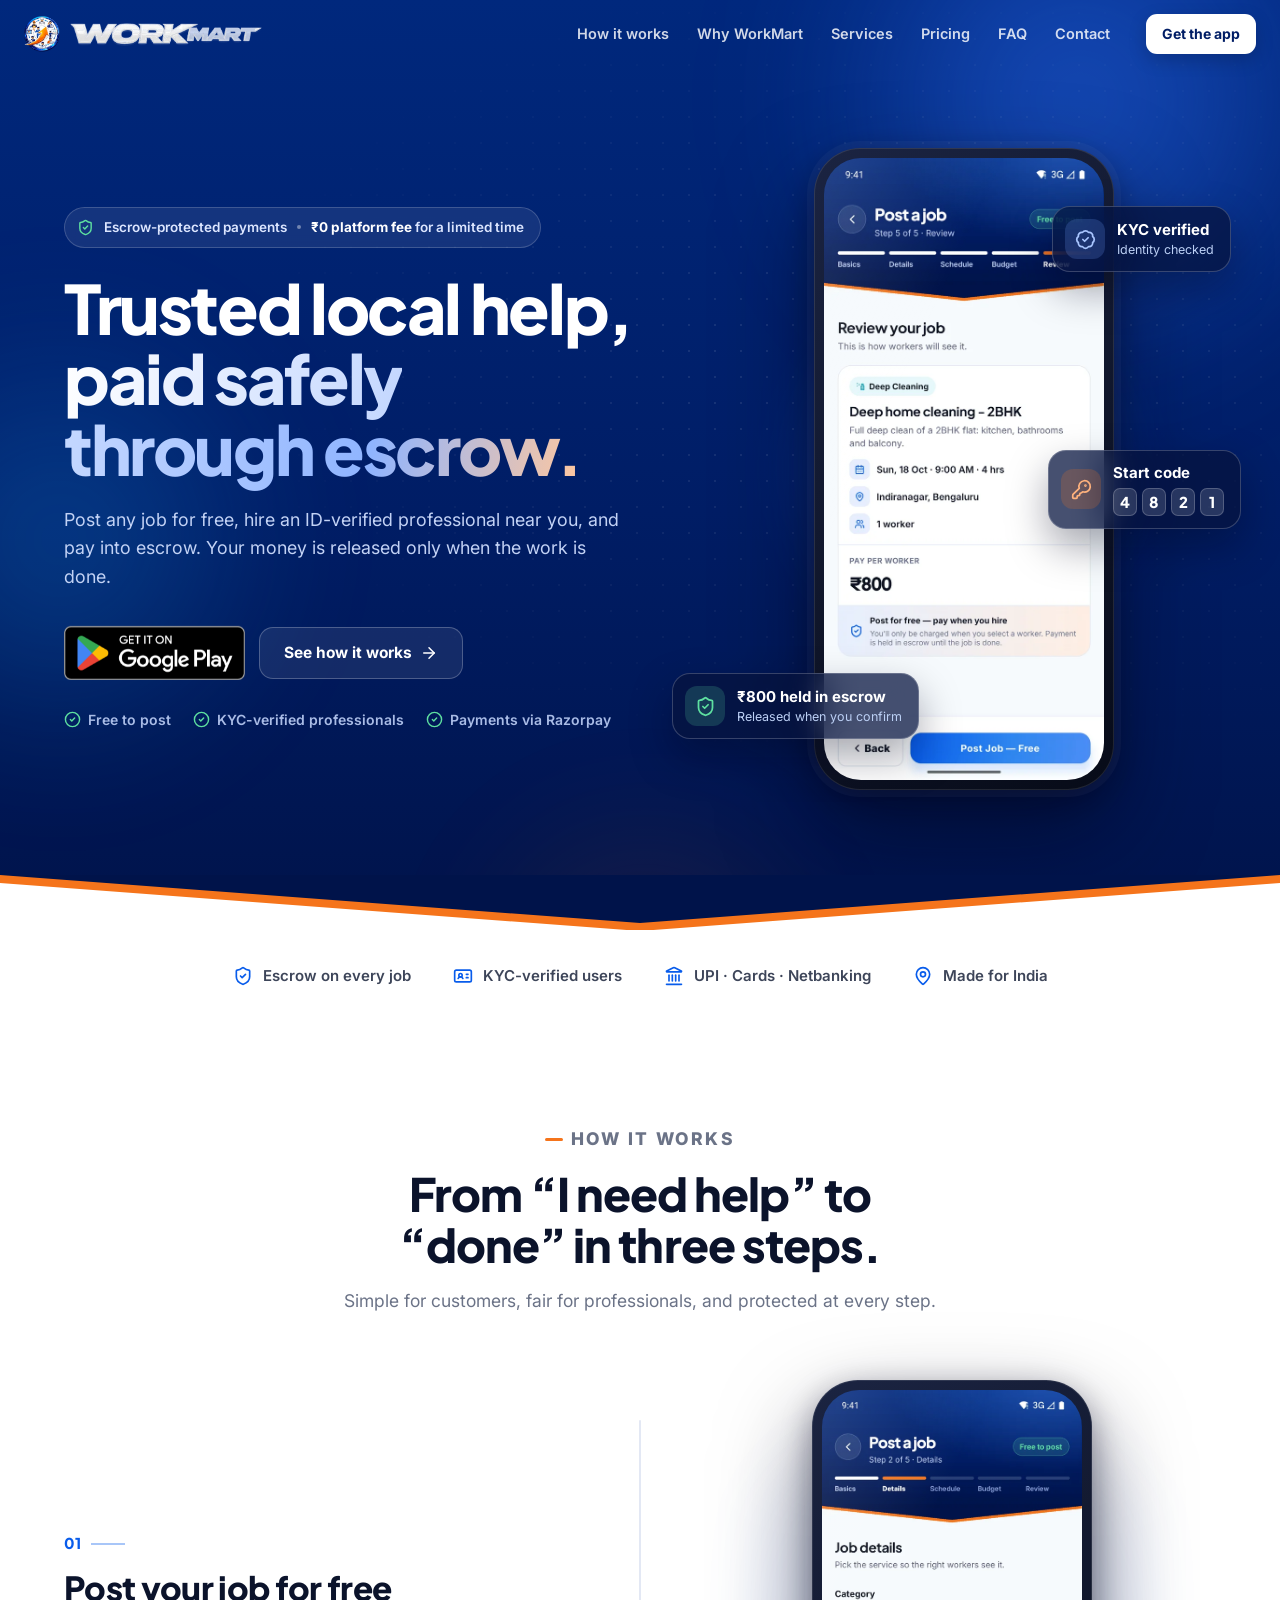
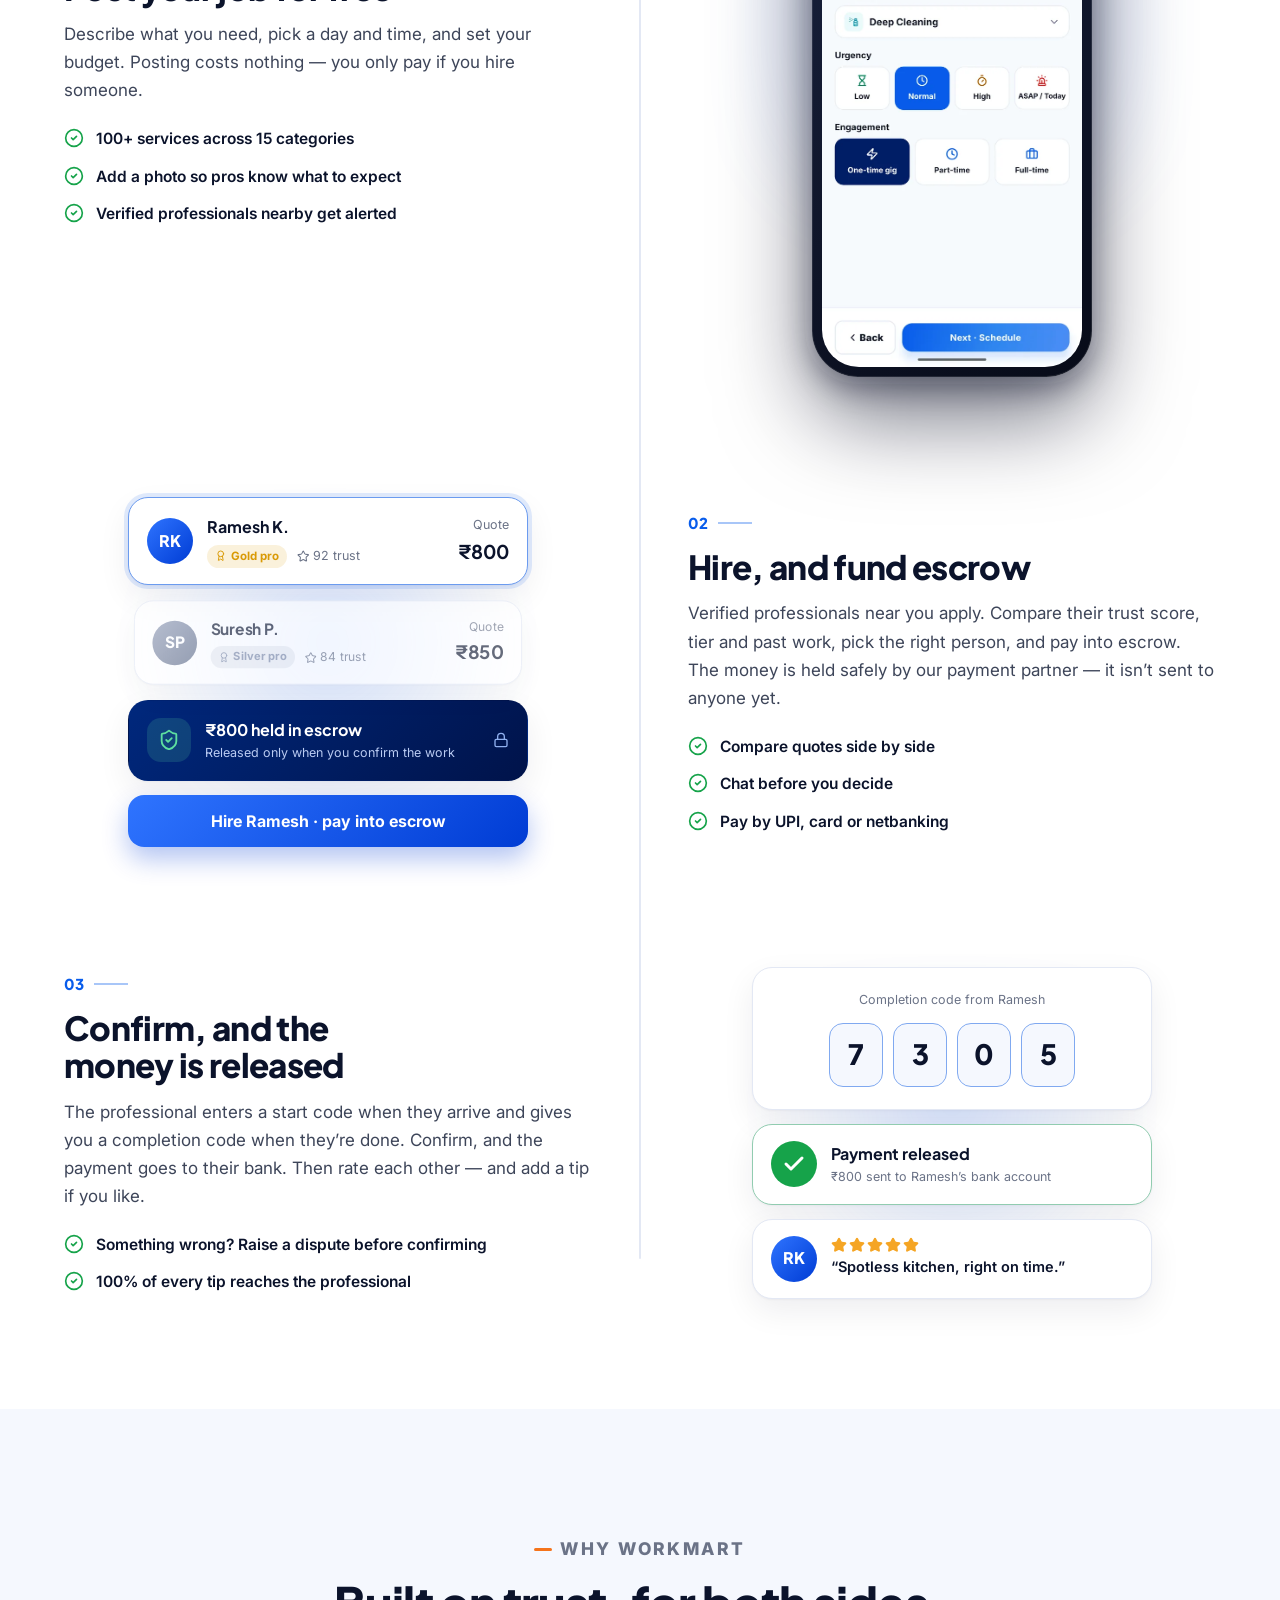
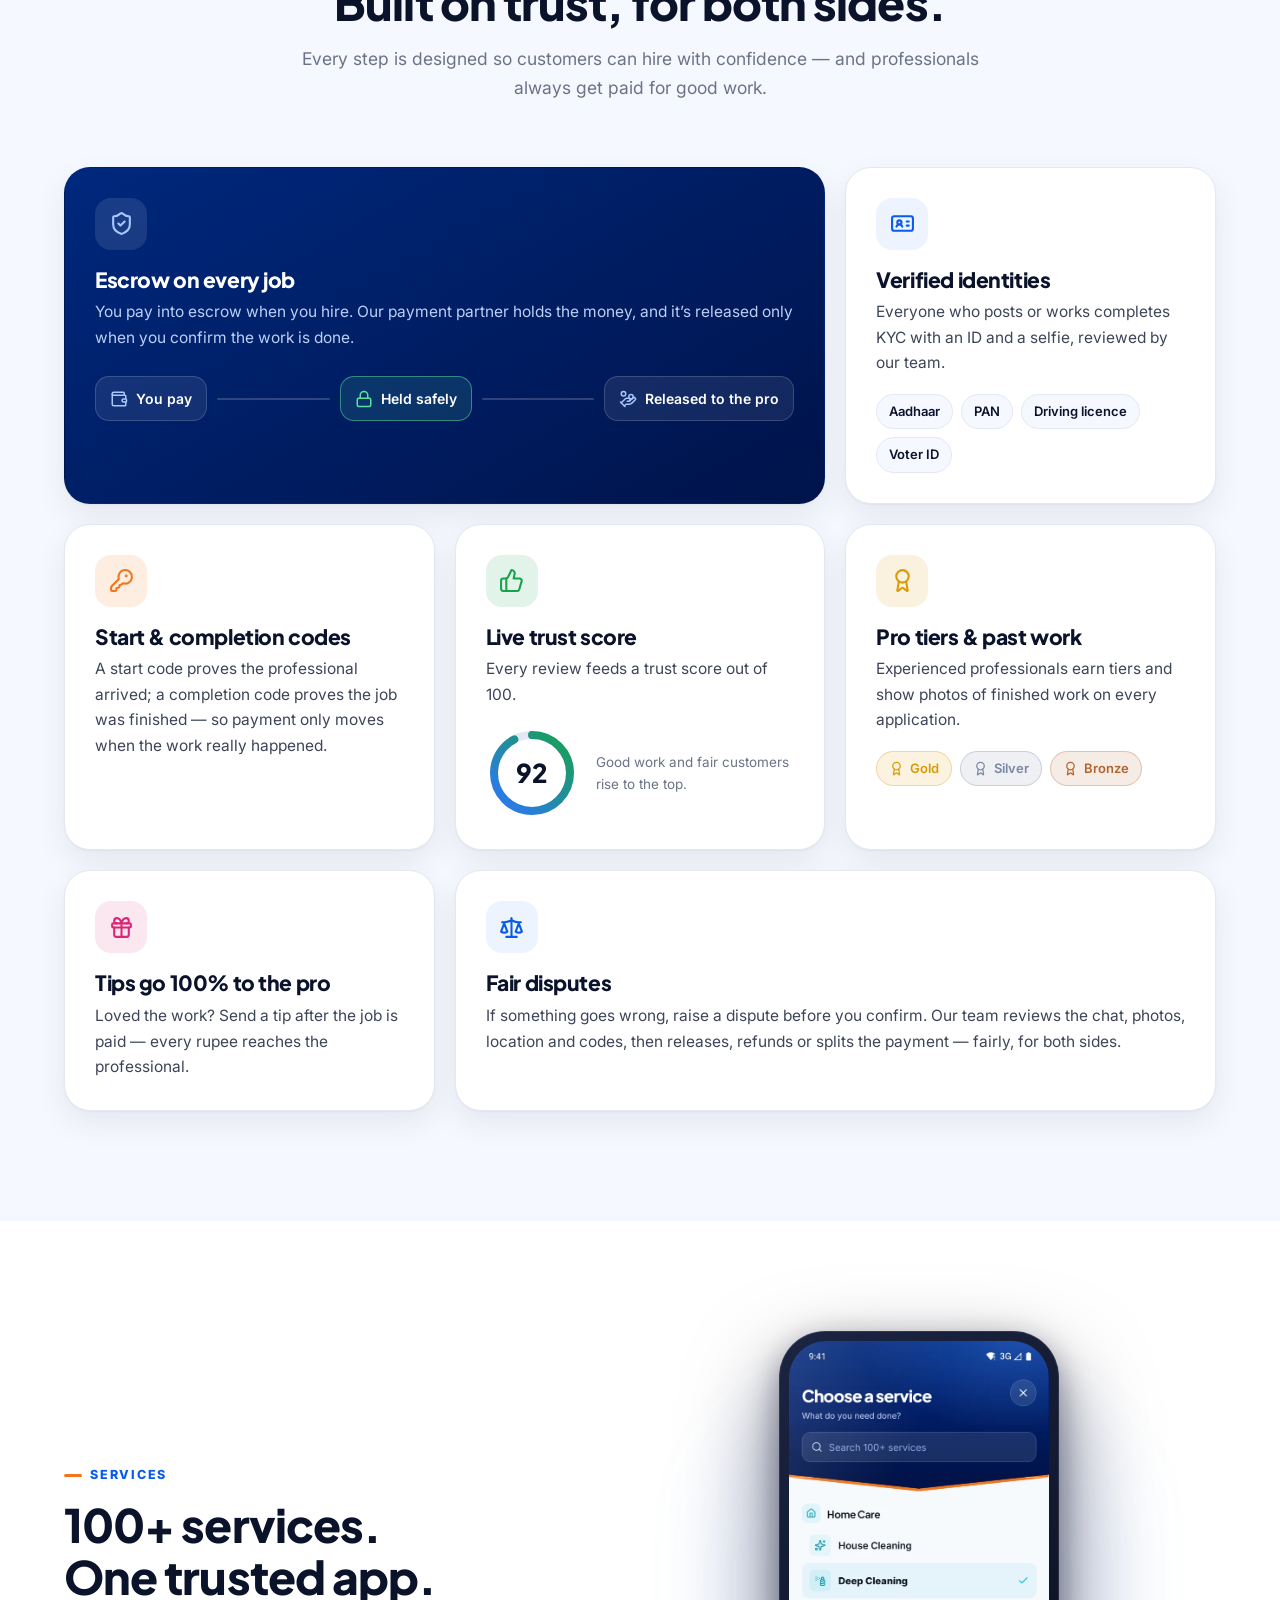
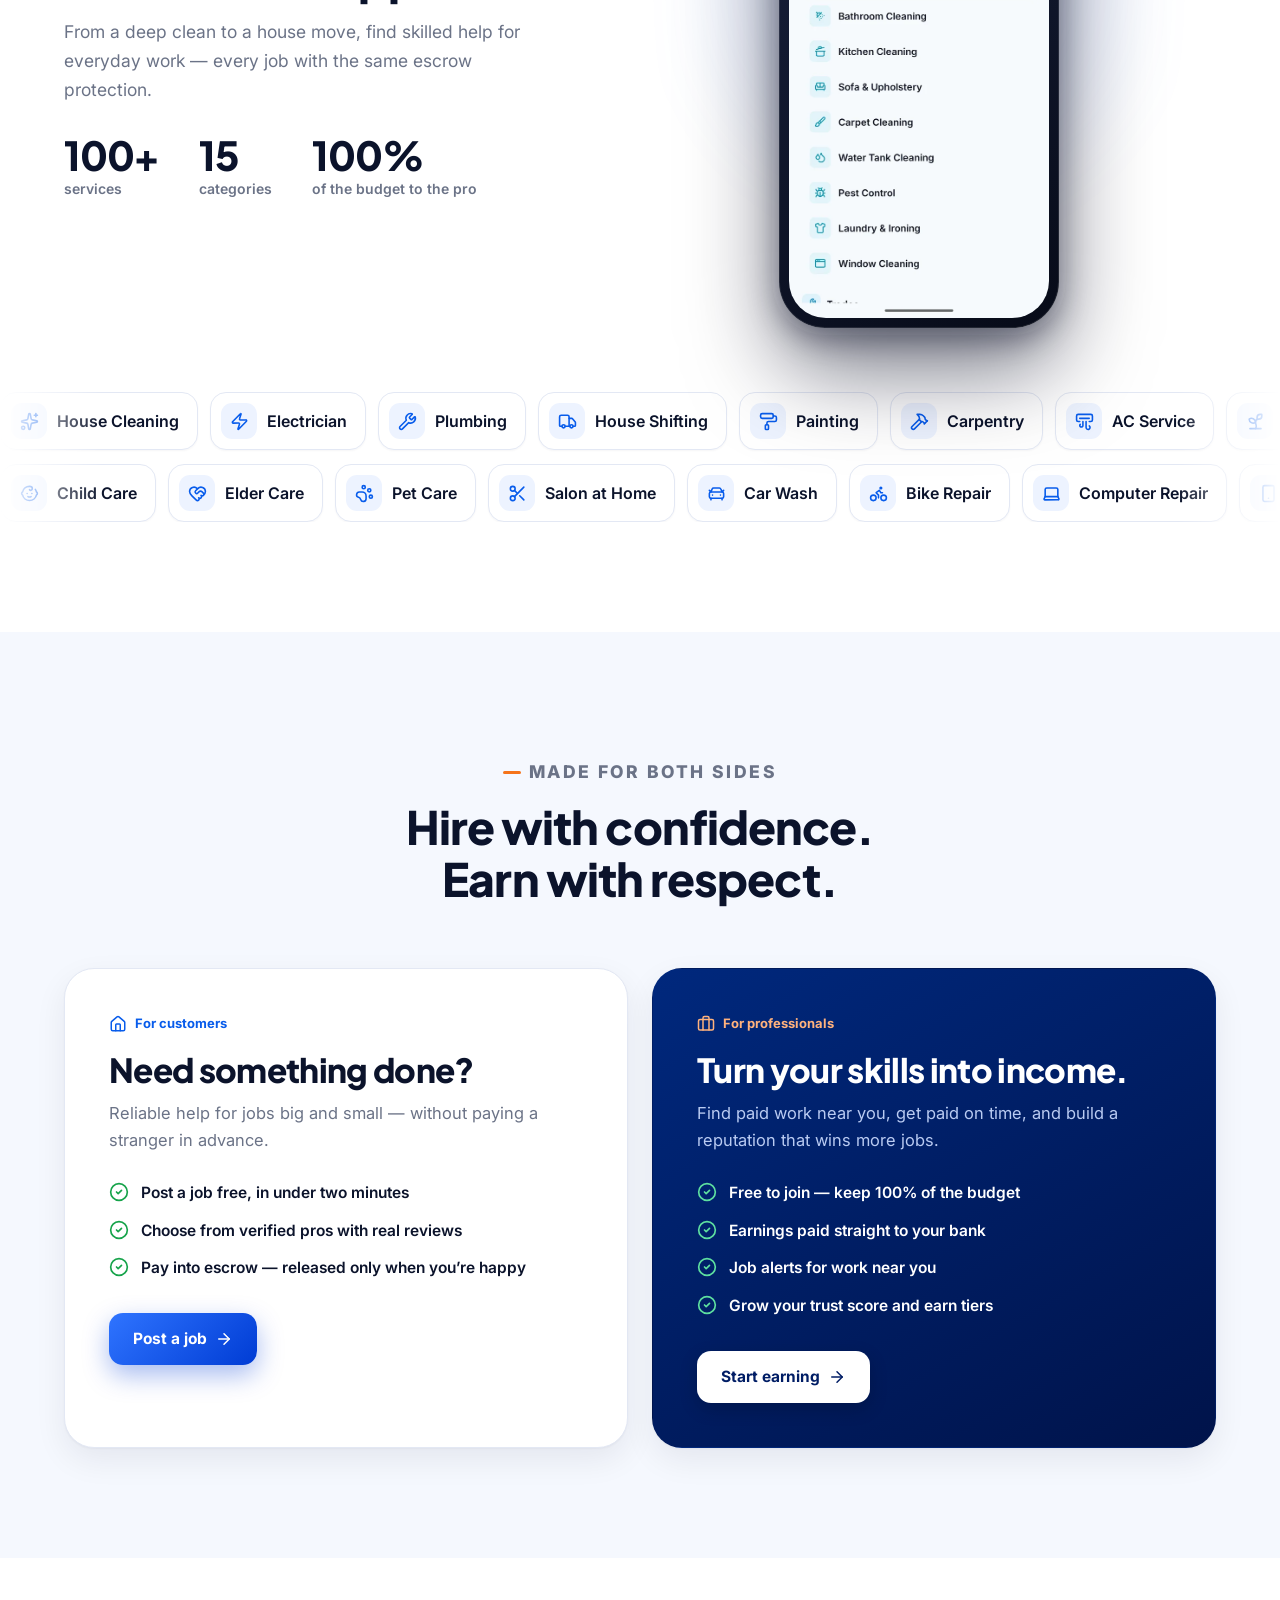
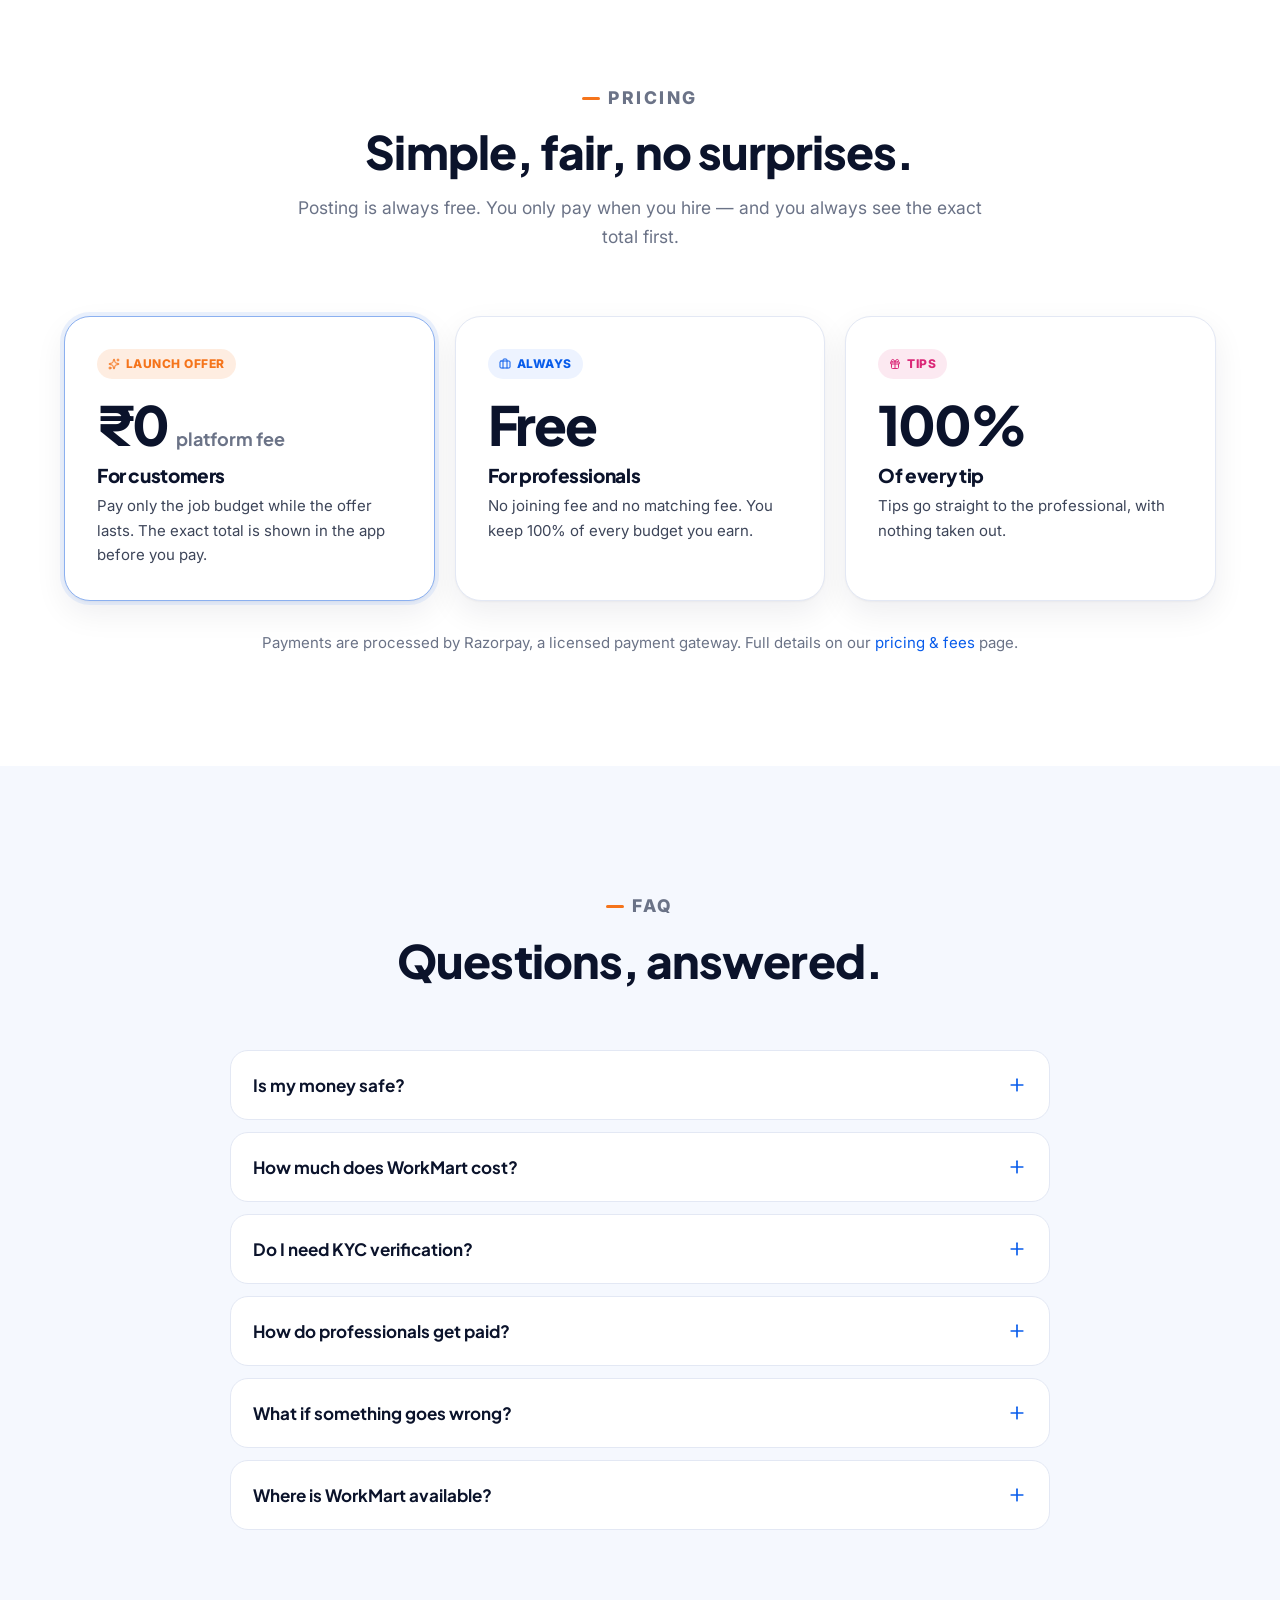
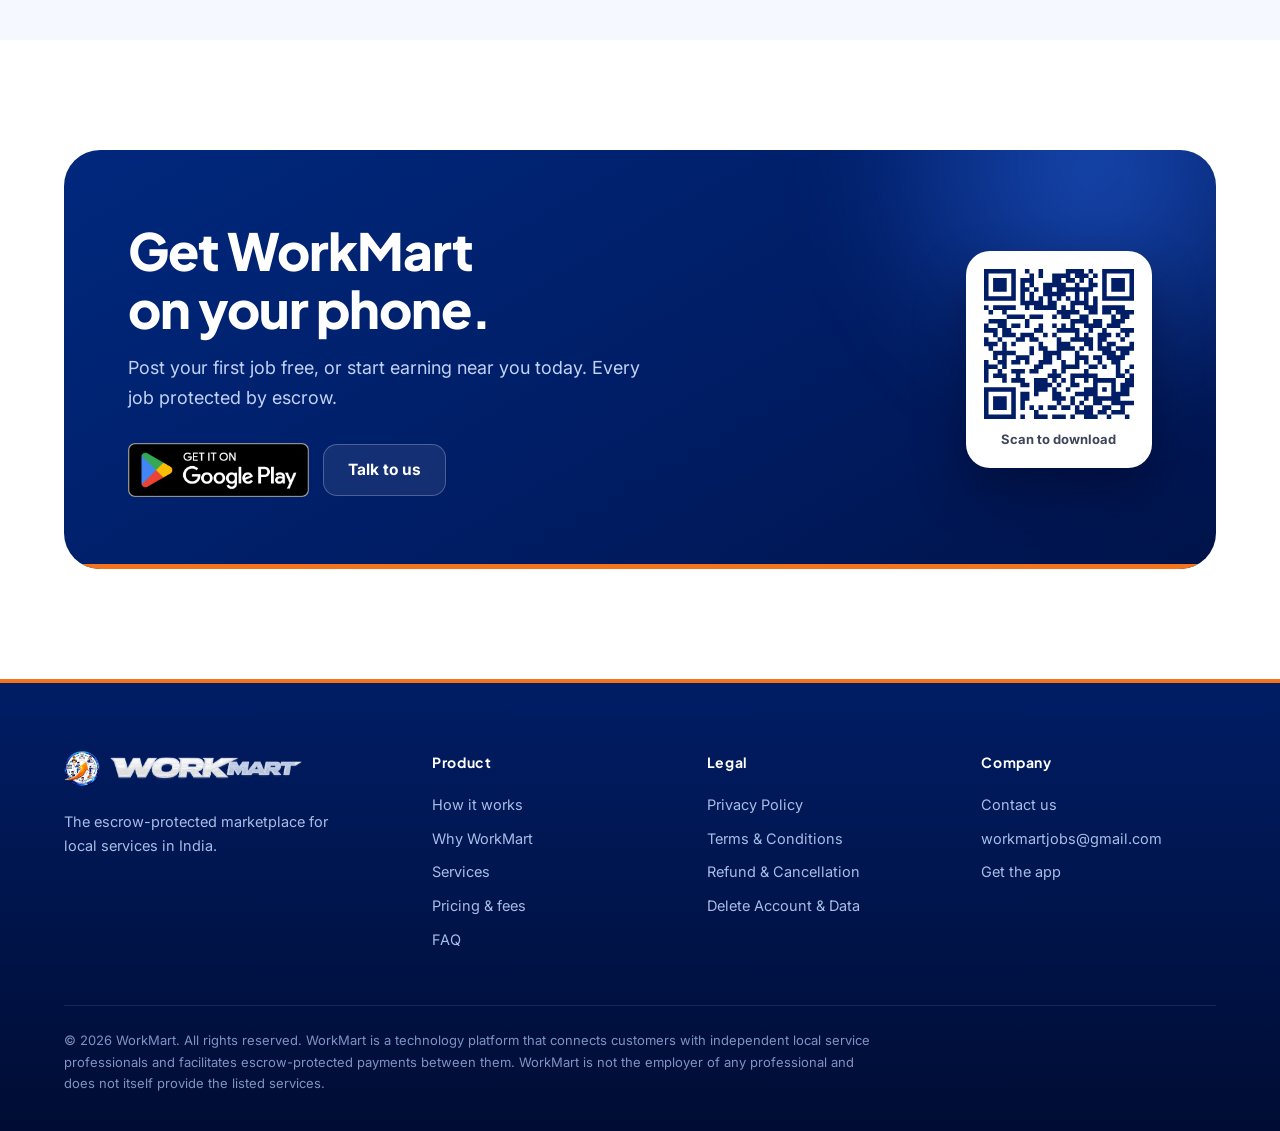
==== commit 1d0f7a71: "Website redesign: cinematic navy hero, real app screens, premium motion - Hero: navy with drifting a" ====
--- a/index.html
+++ b/index.html
@@ -2,247 +2,496 @@
 <html lang="en">
 <head>
   <meta charset="utf-8" />
-  <meta name="viewport" content="width=device-width, initial-scale=1" />
-  <title>WorkMart — Book trusted local services, paid safely through escrow</title>
-  <meta name="description" content="WorkMart is an escrow-protected marketplace that connects customers with skilled, identity-verified local service professionals across India — cleaning, painting, house shifting, plumbing, repairs and more. Pay into secure escrow; funds release only when the service is complete." />
-  <link rel="stylesheet" href="styles.css" />
+  <meta name="viewport" content="width=device-width, initial-scale=1, viewport-fit=cover" />
+  <title>WorkMart — Trusted local help, paid safely through escrow</title>
+  <meta name="description" content="Post any job for free, hire an ID-verified local professional, and pay into escrow. Your money is released only when the work is done. Cleaning, repairs, house shifting, painting and 100+ services across India." />
+  <meta name="theme-color" content="#001d65" />
+  <link rel="canonical" href="https://workmartjobs.com/" />
   <link rel="icon" type="image/png" href="assets/favicon.png" />
-  <link rel="canonical" href="https://workmartjobs.com/index.html" />
+  <link rel="apple-touch-icon" href="assets/img/emblem.png" />
   <meta property="og:type" content="website" />
   <meta property="og:site_name" content="WorkMart" />
-  <meta property="og:title" content="WorkMart — Book trusted local services, paid safely through escrow" />
-  <meta property="og:description" content="Cleaning, painting, house shifting, plumbing and more by identity-verified local professionals. Money held in secure escrow until the work is done. Zero platform fee for a limited period." />
-  <meta property="og:url" content="https://workmartjobs.com/index.html" />
-  <meta name="twitter:card" content="summary" />
-  <meta name="twitter:title" content="WorkMart — trusted local services, paid safely through escrow" />
-  <meta name="twitter:description" content="Identity-verified local professionals. Escrow-protected payments. Zero platform fee, limited period." />
+  <meta property="og:title" content="WorkMart — Trusted local help, paid safely through escrow" />
+  <meta property="og:description" content="Post free. Hire verified local pros. Pay into escrow — released only when the work is done." />
+  <meta property="og:url" content="https://workmartjobs.com/" />
+  <meta property="og:image" content="https://workmartjobs.com/assets/img/og-image.jpg" />
+  <meta property="og:image:width" content="1200" />
+  <meta property="og:image:height" content="630" />
+  <meta name="twitter:card" content="summary_large_image" />
+  <meta name="twitter:image" content="https://workmartjobs.com/assets/img/og-image.jpg" />
   <script type="application/ld+json">
-  {"@context":"https://schema.org","@type":"MobileApplication","name":"WorkMart","applicationCategory":"BusinessApplication","operatingSystem":"Android","offers":{"@type":"Offer","price":"0","priceCurrency":"INR"},"description":"Escrow-protected marketplace for local services in India."}
+  {"@context":"https://schema.org","@type":"MobileApplication","name":"WorkMart: Local Jobs & Work","operatingSystem":"Android","applicationCategory":"BusinessApplication","url":"https://workmartjobs.com/","installUrl":"https://play.google.com/store/apps/details?id=com.workmart.app","offers":{"@type":"Offer","price":"0","priceCurrency":"INR"},"description":"Escrow-protected marketplace for local services in India."}
   </script>
   <link rel="preconnect" href="https://fonts.googleapis.com" />
   <link rel="preconnect" href="https://fonts.gstatic.com" crossorigin />
-  <link href="https://fonts.googleapis.com/css2?family=Inter:wght@400;600;700;800;900&display=swap" rel="stylesheet" />
+  <link href="https://fonts.googleapis.com/css2?family=Inter:wght@400;500;600;700&family=Plus+Jakarta+Sans:wght@700;800&display=swap" rel="stylesheet" />
+  <link rel="preload" as="image" href="assets/img/screen-review-light.webp" media="(prefers-color-scheme: light)" />
+  <link rel="preload" as="image" href="assets/img/screen-review-dark.webp" media="(prefers-color-scheme: dark)" />
+  <link rel="stylesheet" href="styles.css" />
+  <script>document.documentElement.classList.add('js')</script>
+  <script src="site.js" defer></script>
 </head>
 <body>
+  <!-- SITE-HEADER:START -->
   <header class="nav">
     <div class="nav-inner">
-      <a class="brand" href="index.html" aria-label="WorkMart home"><img class="emblem" src="assets/workmart-emblem.png" alt="" /><img class="wordmark" src="assets/workmart-wordmark.png" alt="WorkMart" /></a>
-      <nav class="nav-links">
+      <a class="brand" href="index.html" aria-label="WorkMart home">
+        <img class="emblem" src="assets/img/emblem.webp" alt="" width="36" height="36" />
+        <img class="wordmark wm-silver" src="assets/img/wordmark-silver.webp" alt="WorkMart" width="192" height="23" />
+        <img class="wordmark wm-blue" src="assets/img/wordmark-blue.webp" alt="" aria-hidden="true" width="192" height="23" />
+      </a>
+      <nav class="nav-links" aria-label="Main">
         <a href="index.html#how">How it works</a>
+        <a href="index.html#trust">Why WorkMart</a>
         <a href="index.html#services">Services</a>
         <a href="pricing.html">Pricing</a>
-        <a href="privacy.html">Privacy</a>
-        <a href="terms.html">Terms</a>
-        <a href="refunds.html">Refunds</a>
+        <a href="index.html#faq">FAQ</a>
         <a href="contact.html">Contact</a>
       </nav>
+      <div class="nav-cta">
+        <a class="btn btn-sm btn-light" href="https://play.google.com/store/apps/details?id=com.workmart.app">Get the app</a>
+        <button class="nav-toggle" type="button" aria-label="Menu" aria-expanded="false" aria-controls="mnav"><svg class="i"><use href="assets/icons.svg#i-menu"></use></svg></button>
+      </div>
     </div>
   </header>
-
-  <!-- Hero -->
-  <div class="hero">
-    <div class="orb orb-1"></div>
-    <div class="orb orb-2"></div>
-    <div class="wrap hero-grid">
-      <div class="hero-copy">
-        <span class="badge-pill">🔒 Escrow-protected payments</span>
-        <span class="badge-pill hot">🎉 Zero platform fee — limited period</span>
-        <h1>Trusted local services,<br />paid safely through escrow.</h1>
-        <p class="sub">WorkMart is a local <strong>services marketplace</strong>. It connects you with skilled, identity-verified professionals for everyday tasks — cleaning, painting, house shifting, plumbing, deliveries and more. You pay for the service into secure escrow, and the money is released to the professional only when the work is complete.</p>
-        <div class="cta-row">
-          <a class="btn btn-primary" href="https://drive.google.com/uc?export=download&id=1qO738HMnzx20lGZyDd1x32ig0TzO4p0c">Download the app</a>
-          <a class="btn btn-ghost" href="#how">See how it works</a>
-        </div>
-      </div>
-      <div class="mock-float" aria-hidden="true">
-        <div class="phone">
-          <div class="phone-screen">
-            <div class="mock-bar">
-              <div class="mock-dot"></div>
-              <div><div class="mock-line" style="width:92px"></div><div class="mock-line" style="width:58px;margin-top:5px"></div></div>
-            </div>
-            <div class="mock-card">
-              <div class="mock-row"><span class="mock-title">Deep home cleaning</span><span class="mock-price">₹500</span></div>
-              <div class="mock-sub">Indiranagar, Bengaluru · Today</div>
-              <span class="mock-escrow">✓ ₹500 held in escrow</span>
-              <div class="mock-btn">Confirm &amp; release payment</div>
-            </div>
-            <div class="mock-tip">💝<div>Tip sent<small>Ramesh received ₹50 · Thank you!</small></div></div>
-          </div>
-        </div>
+  <div class="mnav" id="mnav" hidden>
+    <a href="index.html#how">How it works</a>
+    <a href="index.html#trust">Why WorkMart</a>
+    <a href="index.html#services">Services</a>
+    <a href="pricing.html">Pricing</a>
+    <a href="index.html#faq">FAQ</a>
+    <a href="contact.html">Contact</a>
+    <div class="mnav-small"><a href="privacy.html">Privacy Policy</a><a href="terms.html">Terms &amp; Conditions</a><a href="refunds.html">Refunds</a></div>
+    <a class="play-badge" href="https://play.google.com/store/apps/details?id=com.workmart.app"><img src="assets/img/google-play-badge.png" alt="Get it on Google Play" width="180" height="54" /></a>
+  </div>
+  <!-- SITE-HEADER:END -->
+
+  <main>
+    <!-- ── Hero ─────────────────────────────────────────────────────────── -->
+    <section class="hero" id="top">
+      <div class="hero-bg" aria-hidden="true">
+        <span class="aurora a1"></span><span class="aurora a2"></span><span class="aurora a3"></span>
+        <span class="grid-dots"></span>
+      </div>
+      <div class="wrap hero-grid">
+        <div class="hero-copy">
+          <p class="pill" data-in style="--d:0"><svg class="i"><use href="assets/icons.svg#i-shield-check"></use></svg>Escrow-protected payments<span class="pill-sep"></span><span><b>₹0 platform fee</b> for a limited time</span></p>
+          <h1 data-in style="--d:1">Trusted local help,<br /><span class="grad">paid safely through escrow.</span></h1>
+          <p class="lead" data-in style="--d:2">Post any job for free, hire an ID-verified professional near you, and pay into escrow. Your money is released only when the work is done.</p>
+          <div class="cta-row" data-in style="--d:3">
+            <a class="play-badge" href="https://play.google.com/store/apps/details?id=com.workmart.app"><img src="assets/img/google-play-badge.png" alt="Get it on Google Play" width="180" height="54" /></a>
+            <a class="btn btn-glass" href="#how">See how it works <svg class="i"><use href="assets/icons.svg#i-arrow-right"></use></svg></a>
+          </div>
+          <ul class="hero-proof" data-in style="--d:4">
+            <li><svg class="i"><use href="assets/icons.svg#i-circle-check"></use></svg>Free to post</li>
+            <li><svg class="i"><use href="assets/icons.svg#i-circle-check"></use></svg>KYC-verified professionals</li>
+            <li><svg class="i"><use href="assets/icons.svg#i-circle-check"></use></svg>Payments via Razorpay</li>
+          </ul>
+        </div>
+
+        <div class="hero-visual" data-in style="--d:2" aria-hidden="true">
+          <span class="hero-glow"></span>
+          <div class="device" data-depth="1">
+            <picture>
+              <source srcset="assets/img/screen-review-dark.webp" media="(prefers-color-scheme: dark)" />
+              <img src="assets/img/screen-review-light.webp" alt="" width="300" height="667" fetchpriority="high" />
+            </picture>
+          </div>
+          <div class="float-card fc-kyc" data-depth="1.8">
+            <span class="fc-ico blue"><svg class="i"><use href="assets/icons.svg#i-badge-check"></use></svg></span>
+            <span><b>KYC verified</b><small>Identity checked</small></span>
+          </div>
+          <div class="float-card fc-escrow" data-depth="2.4">
+            <span class="fc-ico green"><svg class="i"><use href="assets/icons.svg#i-shield-check"></use></svg></span>
+            <span><b>₹800 held in escrow</b><small>Released when you confirm</small></span>
+          </div>
+          <div class="float-card fc-code" data-depth="3">
+            <span class="fc-ico orange"><svg class="i"><use href="assets/icons.svg#i-key-round"></use></svg></span>
+            <span><b>Start code</b><span class="digits"><span>4</span><span>8</span><span>2</span><span>1</span></span></span>
+          </div>
+        </div>
+      </div>
+      <svg class="chevron" viewBox="0 0 100 56" preserveAspectRatio="none" aria-hidden="true">
+        <polygon class="page" points="0,0 100,0 100,56 0,56" />
+        <polygon class="bev" points="0,0 100,0 100,8 50,56 0,8" />
+        <polygon class="nav-fill" points="0,0 100,0 50,48" />
+      </svg>
+    </section>
+
+    <!-- ── Proof strip ──────────────────────────────────────────────────── -->
+    <div class="strip" data-reveal>
+      <div class="wrap">
+        <ul>
+          <li><svg class="i"><use href="assets/icons.svg#i-shield-check"></use></svg>Escrow on every job</li>
+          <li><svg class="i"><use href="assets/icons.svg#i-id-card"></use></svg>KYC-verified users</li>
+          <li><svg class="i"><use href="assets/icons.svg#i-landmark"></use></svg>UPI · Cards · Netbanking</li>
+          <li><svg class="i"><use href="assets/icons.svg#i-map-pin"></use></svg>Made for India</li>
+        </ul>
       </div>
     </div>
-  </div>
-
-  <!-- Trust strip -->
-  <div class="trust-strip">
+
+    <!-- ── How it works ─────────────────────────────────────────────────── -->
+    <section class="section" id="how">
+      <div class="wrap">
+        <header class="sec-head" data-reveal>
+          <p class="eyebrow">How it works</p>
+          <h2>From “I need help” to “done” in three steps.</h2>
+          <p>Simple for customers, fair for professionals, and protected at every step.</p>
+        </header>
+
+        <div class="steps">
+          <div class="steps-line" aria-hidden="true"><i></i></div>
+
+          <article class="step">
+            <div class="step-copy" data-reveal>
+              <span class="step-n">01</span>
+              <h3>Post your job for free</h3>
+              <p>Describe what you need, pick a day and time, and set your budget. Posting costs nothing — you only pay if you hire someone.</p>
+              <ul class="ticks">
+                <li><svg class="i"><use href="assets/icons.svg#i-circle-check"></use></svg>100+ services across 15 categories</li>
+                <li><svg class="i"><use href="assets/icons.svg#i-circle-check"></use></svg>Add a photo so pros know what to expect</li>
+                <li><svg class="i"><use href="assets/icons.svg#i-circle-check"></use></svg>Verified professionals nearby get alerted</li>
+              </ul>
+            </div>
+            <div class="step-visual" data-reveal>
+              <div class="device sm">
+                <picture>
+                  <source srcset="assets/img/screen-details-dark.webp" media="(prefers-color-scheme: dark)" />
+                  <img src="assets/img/screen-details-light.webp" alt="WorkMart app: choosing the service, urgency and type of job" width="280" height="622" loading="lazy" />
+                </picture>
+              </div>
+            </div>
+          </article>
+
+          <article class="step flip">
+            <div class="step-copy" data-reveal>
+              <span class="step-n">02</span>
+              <h3>Hire, and fund escrow</h3>
+              <p>Verified professionals near you apply. Compare their trust score, tier and past work, pick the right person, and pay into escrow. The money is held safely by our payment partner — it isn’t sent to anyone yet.</p>
+              <ul class="ticks">
+                <li><svg class="i"><use href="assets/icons.svg#i-circle-check"></use></svg>Compare quotes side by side</li>
+                <li><svg class="i"><use href="assets/icons.svg#i-circle-check"></use></svg>Chat before you decide</li>
+                <li><svg class="i"><use href="assets/icons.svg#i-circle-check"></use></svg>Pay by UPI, card or netbanking</li>
+              </ul>
+            </div>
+            <div class="step-visual" data-reveal aria-hidden="true">
+              <div class="ui-stack">
+                <div class="ui-card picked">
+                  <span class="avatar">RK</span>
+                  <span class="who"><b>Ramesh K.</b>
+                    <span class="meta"><span class="tier gold"><svg class="i"><use href="assets/icons.svg#i-award"></use></svg>Gold pro</span><span><svg class="i"><use href="assets/icons.svg#i-star"></use></svg>92 trust</span></span>
+                  </span>
+                  <span class="ask"><small>Quote</small><b>₹800</b></span>
+                </div>
+                <div class="ui-card dim">
+                  <span class="avatar alt">SP</span>
+                  <span class="who"><b>Suresh P.</b>
+                    <span class="meta"><span class="tier silver"><svg class="i"><use href="assets/icons.svg#i-award"></use></svg>Silver pro</span><span><svg class="i"><use href="assets/icons.svg#i-star"></use></svg>84 trust</span></span>
+                  </span>
+                  <span class="ask"><small>Quote</small><b>₹850</b></span>
+                </div>
+                <div class="ui-card escrow">
+                  <span class="ico-round green"><svg class="i"><use href="assets/icons.svg#i-shield-check"></use></svg></span>
+                  <span><b>₹800 held in escrow</b><small>Released only when you confirm the work</small></span>
+                  <svg class="i lock"><use href="assets/icons.svg#i-lock"></use></svg>
+                </div>
+                <div class="ui-btn">Hire Ramesh · pay into escrow</div>
+              </div>
+            </div>
+          </article>
+
+          <article class="step">
+            <div class="step-copy" data-reveal>
+              <span class="step-n">03</span>
+              <h3>Confirm, and the money is released</h3>
+              <p>The professional enters a start code when they arrive and gives you a completion code when they’re done. Confirm, and the payment goes to their bank. Then rate each other — and add a tip if you like.</p>
+              <ul class="ticks">
+                <li><svg class="i"><use href="assets/icons.svg#i-circle-check"></use></svg>Something wrong? Raise a dispute before confirming</li>
+                <li><svg class="i"><use href="assets/icons.svg#i-circle-check"></use></svg>100% of every tip reaches the professional</li>
+              </ul>
+            </div>
+            <div class="step-visual" data-reveal aria-hidden="true">
+              <div class="ui-stack">
+                <div class="ui-card code-card">
+                  <small>Completion code from Ramesh</small>
+                  <div class="code-boxes"><span>7</span><span>3</span><span>0</span><span>5</span></div>
+                </div>
+                <div class="ui-card released">
+                  <span class="tick"><svg class="i"><use href="assets/icons.svg#i-check"></use></svg></span>
+                  <span><b>Payment released</b><small>₹800 sent to Ramesh’s bank account</small></span>
+                </div>
+                <div class="ui-card">
+                  <span class="avatar">RK</span>
+                  <span class="who">
+                    <span class="stars"><svg class="i"><use href="assets/icons.svg#i-star"></use></svg><svg class="i"><use href="assets/icons.svg#i-star"></use></svg><svg class="i"><use href="assets/icons.svg#i-star"></use></svg><svg class="i"><use href="assets/icons.svg#i-star"></use></svg><svg class="i"><use href="assets/icons.svg#i-star"></use></svg></span>
+                    <span class="review-q">“Spotless kitchen, right on time.”</span>
+                  </span>
+                </div>
+              </div>
+            </div>
+          </article>
+        </div>
+      </div>
+    </section>
+
+    <!-- ── Why WorkMart ─────────────────────────────────────────────────── -->
+    <section class="section soft" id="trust">
+      <div class="wrap">
+        <header class="sec-head" data-reveal>
+          <p class="eyebrow">Why WorkMart</p>
+          <h2>Built on trust, for both sides.</h2>
+          <p>Every step is designed so customers can hire with confidence — and professionals always get paid for good work.</p>
+        </header>
+        <svg width="0" height="0" style="position:absolute" aria-hidden="true"><defs><linearGradient id="ringGrad" x1="0" y1="0" x2="1" y2="1"><stop offset="0" stop-color="#2f74ff" /><stop offset="1" stop-color="#16a34a" /></linearGradient></defs></svg>
+        <div class="bento">
+          <div class="tile wide navy" data-reveal>
+            <span class="t-ico"><svg class="i"><use href="assets/icons.svg#i-shield-check"></use></svg></span>
+            <h3>Escrow on every job</h3>
+            <p>You pay into escrow when you hire. Our payment partner holds the money, and it’s released only when you confirm the work is done.</p>
+            <div class="flow" aria-hidden="true">
+              <span class="flow-node"><svg class="i"><use href="assets/icons.svg#i-wallet"></use></svg>You pay</span>
+              <span class="flow-line"></span>
+              <span class="flow-node held"><svg class="i"><use href="assets/icons.svg#i-lock"></use></svg>Held safely</span>
+              <span class="flow-line"></span>
+              <span class="flow-node"><svg class="i"><use href="assets/icons.svg#i-hand-coins"></use></svg>Released to the pro</span>
+            </div>
+          </div>
+          <div class="tile" data-reveal>
+            <span class="t-ico"><svg class="i"><use href="assets/icons.svg#i-id-card"></use></svg></span>
+            <h3>Verified identities</h3>
+            <p>Everyone who posts or works completes KYC with an ID and a selfie, reviewed by our team.</p>
+            <div class="chips"><span class="chip">Aadhaar</span><span class="chip">PAN</span><span class="chip">Driving licence</span><span class="chip">Voter ID</span></div>
+          </div>
+          <div class="tile" data-reveal>
+            <span class="t-ico orange"><svg class="i"><use href="assets/icons.svg#i-key-round"></use></svg></span>
+            <h3>Start &amp; completion codes</h3>
+            <p>A start code proves the professional arrived; a completion code proves the job was finished — so payment only moves when the work really happened.</p>
+          </div>
+          <div class="tile" data-reveal>
+            <span class="t-ico green"><svg class="i"><use href="assets/icons.svg#i-thumbs-up"></use></svg></span>
+            <h3>Live trust score</h3>
+            <p>Every review feeds a trust score out of 100.</p>
+            <div class="ring-wrap">
+              <div class="ring"><svg viewBox="0 0 92 92"><circle class="track" cx="46" cy="46" r="38" /><circle class="arc" cx="46" cy="46" r="38" /></svg><b>92</b></div>
+              <small>Good work and fair customers rise to the top.</small>
+            </div>
+          </div>
+          <div class="tile" data-reveal>
+            <span class="t-ico gold"><svg class="i"><use href="assets/icons.svg#i-award"></use></svg></span>
+            <h3>Pro tiers &amp; past work</h3>
+            <p>Experienced professionals earn tiers and show photos of finished work on every application.</p>
+            <div class="chips"><span class="chip gold"><svg class="i"><use href="assets/icons.svg#i-award"></use></svg>Gold</span><span class="chip silver"><svg class="i"><use href="assets/icons.svg#i-award"></use></svg>Silver</span><span class="chip bronze"><svg class="i"><use href="assets/icons.svg#i-award"></use></svg>Bronze</span></div>
+          </div>
+          <div class="tile" data-reveal>
+            <span class="t-ico pink"><svg class="i"><use href="assets/icons.svg#i-gift"></use></svg></span>
+            <h3>Tips go 100% to the pro</h3>
+            <p>Loved the work? Send a tip after the job is paid — every rupee reaches the professional.</p>
+          </div>
+          <div class="tile wide" data-reveal>
+            <span class="t-ico"><svg class="i"><use href="assets/icons.svg#i-scale"></use></svg></span>
+            <h3>Fair disputes</h3>
+            <p>If something goes wrong, raise a dispute before you confirm. Our team reviews the chat, photos, location and codes, then releases, refunds or splits the payment — fairly, for both sides.</p>
+          </div>
+        </div>
+      </div>
+    </section>
+
+    <!-- ── Services ─────────────────────────────────────────────────────── -->
+    <section class="section" id="services">
+      <div class="wrap">
+        <div class="services-grid">
+          <div data-reveal>
+            <p class="eyebrow">Services</p>
+            <h2>100+ services.<br />One trusted app.</h2>
+            <p class="lead">From a deep clean to a house move, find skilled help for everyday work — every job with the same escrow protection.</p>
+            <div class="stat-row">
+              <div class="stat"><b>100+</b><span>services</span></div>
+              <div class="stat"><b>15</b><span>categories</span></div>
+              <div class="stat"><b>100%</b><span>of the budget to the pro</span></div>
+            </div>
+          </div>
+          <div class="step-visual" data-reveal>
+            <div class="device sm">
+              <picture>
+                <source srcset="assets/img/screen-services-dark.webp" media="(prefers-color-scheme: dark)" />
+                <img src="assets/img/screen-services-light.webp" alt="WorkMart app: choosing from home care services" width="280" height="622" loading="lazy" />
+              </picture>
+            </div>
+          </div>
+        </div>
+      </div>
+      <div class="marquee" aria-label="Popular services">
+        <div class="marquee-row">
+          <span class="svc"><span><svg class="i"><use href="assets/icons.svg#i-sparkles"></use></svg></span>House Cleaning</span><span class="svc"><span><svg class="i"><use href="assets/icons.svg#i-zap"></use></svg></span>Electrician</span><span class="svc"><span><svg class="i"><use href="assets/icons.svg#i-wrench"></use></svg></span>Plumbing</span><span class="svc"><span><svg class="i"><use href="assets/icons.svg#i-truck"></use></svg></span>House Shifting</span><span class="svc"><span><svg class="i"><use href="assets/icons.svg#i-paint-roller"></use></svg></span>Painting</span><span class="svc"><span><svg class="i"><use href="assets/icons.svg#i-hammer"></use></svg></span>Carpentry</span><span class="svc"><span><svg class="i"><use href="assets/icons.svg#i-air-vent"></use></svg></span>AC Service</span><span class="svc"><span><svg class="i"><use href="assets/icons.svg#i-sprout"></use></svg></span>Gardening</span><span class="svc"><span><svg class="i"><use href="assets/icons.svg#i-chef-hat"></use></svg></span>Home Cooking</span><span class="svc"><span><svg class="i"><use href="assets/icons.svg#i-spray-can"></use></svg></span>Deep Cleaning</span><span class="svc"><span><svg class="i"><use href="assets/icons.svg#i-droplets"></use></svg></span>Water Tank Cleaning</span><span class="svc"><span><svg class="i"><use href="assets/icons.svg#i-refrigerator"></use></svg></span>Fridge Repair</span><span class="svc"><span><svg class="i"><use href="assets/icons.svg#i-washing-machine"></use></svg></span>Washing Machine Repair</span><span class="svc" aria-hidden="true"><span><svg class="i"><use href="assets/icons.svg#i-sparkles"></use></svg></span>House Cleaning</span><span class="svc" aria-hidden="true"><span><svg class="i"><use href="assets/icons.svg#i-zap"></use></svg></span>Electrician</span><span class="svc" aria-hidden="true"><span><svg class="i"><use href="assets/icons.svg#i-wrench"></use></svg></span>Plumbing</span><span class="svc" aria-hidden="true"><span><svg class="i"><use href="assets/icons.svg#i-truck"></use></svg></span>House Shifting</span><span class="svc" aria-hidden="true"><span><svg class="i"><use href="assets/icons.svg#i-paint-roller"></use></svg></span>Painting</span><span class="svc" aria-hidden="true"><span><svg class="i"><use href="assets/icons.svg#i-hammer"></use></svg></span>Carpentry</span><span class="svc" aria-hidden="true"><span><svg class="i"><use href="assets/icons.svg#i-air-vent"></use></svg></span>AC Service</span><span class="svc" aria-hidden="true"><span><svg class="i"><use href="assets/icons.svg#i-sprout"></use></svg></span>Gardening</span><span class="svc" aria-hidden="true"><span><svg class="i"><use href="assets/icons.svg#i-chef-hat"></use></svg></span>Home Cooking</span><span class="svc" aria-hidden="true"><span><svg class="i"><use href="assets/icons.svg#i-spray-can"></use></svg></span>Deep Cleaning</span><span class="svc" aria-hidden="true"><span><svg class="i"><use href="assets/icons.svg#i-droplets"></use></svg></span>Water Tank Cleaning</span><span class="svc" aria-hidden="true"><span><svg class="i"><use href="assets/icons.svg#i-refrigerator"></use></svg></span>Fridge Repair</span><span class="svc" aria-hidden="true"><span><svg class="i"><use href="assets/icons.svg#i-washing-machine"></use></svg></span>Washing Machine Repair</span>
+        </div>
+        <div class="marquee-row rev">
+          <span class="svc"><span><svg class="i"><use href="assets/icons.svg#i-baby"></use></svg></span>Child Care</span><span class="svc"><span><svg class="i"><use href="assets/icons.svg#i-heart-handshake"></use></svg></span>Elder Care</span><span class="svc"><span><svg class="i"><use href="assets/icons.svg#i-paw-print"></use></svg></span>Pet Care</span><span class="svc"><span><svg class="i"><use href="assets/icons.svg#i-scissors"></use></svg></span>Salon at Home</span><span class="svc"><span><svg class="i"><use href="assets/icons.svg#i-car-front"></use></svg></span>Car Wash</span><span class="svc"><span><svg class="i"><use href="assets/icons.svg#i-bike"></use></svg></span>Bike Repair</span><span class="svc"><span><svg class="i"><use href="assets/icons.svg#i-laptop"></use></svg></span>Computer Repair</span><span class="svc"><span><svg class="i"><use href="assets/icons.svg#i-smartphone"></use></svg></span>Mobile Repair</span><span class="svc"><span><svg class="i"><use href="assets/icons.svg#i-camera"></use></svg></span>Photography</span><span class="svc"><span><svg class="i"><use href="assets/icons.svg#i-package"></use></svg></span>Delivery</span><span class="svc"><span><svg class="i"><use href="assets/icons.svg#i-book-open"></use></svg></span>Home Tutor</span><span class="svc"><span><svg class="i"><use href="assets/icons.svg#i-shield"></use></svg></span>Security Guard</span><span class="svc"><span><svg class="i"><use href="assets/icons.svg#i-tv"></use></svg></span>TV Repair</span><span class="svc" aria-hidden="true"><span><svg class="i"><use href="assets/icons.svg#i-baby"></use></svg></span>Child Care</span><span class="svc" aria-hidden="true"><span><svg class="i"><use href="assets/icons.svg#i-heart-handshake"></use></svg></span>Elder Care</span><span class="svc" aria-hidden="true"><span><svg class="i"><use href="assets/icons.svg#i-paw-print"></use></svg></span>Pet Care</span><span class="svc" aria-hidden="true"><span><svg class="i"><use href="assets/icons.svg#i-scissors"></use></svg></span>Salon at Home</span><span class="svc" aria-hidden="true"><span><svg class="i"><use href="assets/icons.svg#i-car-front"></use></svg></span>Car Wash</span><span class="svc" aria-hidden="true"><span><svg class="i"><use href="assets/icons.svg#i-bike"></use></svg></span>Bike Repair</span><span class="svc" aria-hidden="true"><span><svg class="i"><use href="assets/icons.svg#i-laptop"></use></svg></span>Computer Repair</span><span class="svc" aria-hidden="true"><span><svg class="i"><use href="assets/icons.svg#i-smartphone"></use></svg></span>Mobile Repair</span><span class="svc" aria-hidden="true"><span><svg class="i"><use href="assets/icons.svg#i-camera"></use></svg></span>Photography</span><span class="svc" aria-hidden="true"><span><svg class="i"><use href="assets/icons.svg#i-package"></use></svg></span>Delivery</span><span class="svc" aria-hidden="true"><span><svg class="i"><use href="assets/icons.svg#i-book-open"></use></svg></span>Home Tutor</span><span class="svc" aria-hidden="true"><span><svg class="i"><use href="assets/icons.svg#i-shield"></use></svg></span>Security Guard</span><span class="svc" aria-hidden="true"><span><svg class="i"><use href="assets/icons.svg#i-tv"></use></svg></span>TV Repair</span>
+        </div>
+      </div>
+    </section>
+
+    <!-- ── For customers / for professionals ───────────────────────────── -->
+    <section class="section soft" id="who">
+      <div class="wrap">
+        <header class="sec-head" data-reveal>
+          <p class="eyebrow">Made for both sides</p>
+          <h2>Hire with confidence. Earn with respect.</h2>
+        </header>
+        <div class="split">
+          <div class="aud" data-reveal>
+            <span class="tag"><svg class="i"><use href="assets/icons.svg#i-house"></use></svg>For customers</span>
+            <h3>Need something done?</h3>
+            <p>Reliable help for jobs big and small — without paying a stranger in advance.</p>
+            <ul class="ticks">
+              <li><svg class="i"><use href="assets/icons.svg#i-circle-check"></use></svg>Post a job free, in under two minutes</li>
+              <li><svg class="i"><use href="assets/icons.svg#i-circle-check"></use></svg>Choose from verified pros with real reviews</li>
+              <li><svg class="i"><use href="assets/icons.svg#i-circle-check"></use></svg>Pay into escrow — released only when you’re happy</li>
+            </ul>
+            <a class="btn btn-primary" href="https://play.google.com/store/apps/details?id=com.workmart.app">Post a job <svg class="i"><use href="assets/icons.svg#i-arrow-right"></use></svg></a>
+          </div>
+          <div class="aud navy" data-reveal>
+            <span class="tag"><svg class="i"><use href="assets/icons.svg#i-briefcase"></use></svg>For professionals</span>
+            <h3>Turn your skills into income.</h3>
+            <p>Find paid work near you, get paid on time, and build a reputation that wins more jobs.</p>
+            <ul class="ticks">
+              <li><svg class="i"><use href="assets/icons.svg#i-circle-check"></use></svg>Free to join — keep 100% of the budget</li>
+              <li><svg class="i"><use href="assets/icons.svg#i-circle-check"></use></svg>Earnings paid straight to your bank</li>
+              <li><svg class="i"><use href="assets/icons.svg#i-circle-check"></use></svg>Job alerts for work near you</li>
+              <li><svg class="i"><use href="assets/icons.svg#i-circle-check"></use></svg>Grow your trust score and earn tiers</li>
+            </ul>
+            <a class="btn btn-light" href="https://play.google.com/store/apps/details?id=com.workmart.app">Start earning <svg class="i"><use href="assets/icons.svg#i-arrow-right"></use></svg></a>
+          </div>
+        </div>
+      </div>
+    </section>
+
+    <!-- ── Pricing ──────────────────────────────────────────────────────── -->
+    <section class="section" id="pricing">
+      <div class="wrap">
+        <header class="sec-head" data-reveal>
+          <p class="eyebrow">Pricing</p>
+          <h2>Simple, fair, no surprises.</h2>
+          <p>Posting is always free. You only pay when you hire — and you always see the exact total first.</p>
+        </header>
+        <div class="price-grid">
+          <div class="price feature" data-reveal>
+            <span class="badge-offer"><svg class="i"><use href="assets/icons.svg#i-sparkles"></use></svg>Launch offer</span>
+            <div class="big">₹0 <small>platform fee</small></div>
+            <h3>For customers</h3>
+            <p>Pay only the job budget while the offer lasts. The exact total is shown in the app before you pay.</p>
+          </div>
+          <div class="price" data-reveal>
+            <span class="badge-offer" style="background:var(--tint);color:var(--blue)"><svg class="i"><use href="assets/icons.svg#i-briefcase"></use></svg>Always</span>
+            <div class="big">Free</div>
+            <h3>For professionals</h3>
+            <p>No joining fee and no matching fee. You keep 100% of every budget you earn.</p>
+          </div>
+          <div class="price" data-reveal>
+            <span class="badge-offer" style="background:rgba(219,39,119,.1);color:#db2777"><svg class="i"><use href="assets/icons.svg#i-gift"></use></svg>Tips</span>
+            <div class="big">100%</div>
+            <h3>Of every tip</h3>
+            <p>Tips go straight to the professional, with nothing taken out.</p>
+          </div>
+        </div>
+        <p class="price-note" data-reveal>Payments are processed by Razorpay, a licensed payment gateway. Full details on our <a href="pricing.html">pricing &amp; fees</a> page.</p>
+      </div>
+    </section>
+
+    <!-- ── FAQ ──────────────────────────────────────────────────────────── -->
+    <section class="section soft" id="faq">
+      <div class="wrap">
+        <header class="sec-head" data-reveal>
+          <p class="eyebrow">FAQ</p>
+          <h2>Questions, answered.</h2>
+        </header>
+        <div class="faq" data-reveal>
+          <details>
+            <summary>Is my money safe?<svg class="i"><use href="assets/icons.svg#i-plus"></use></svg></summary>
+            <div class="ans">Yes. When you hire, you pay into escrow through Razorpay — the money doesn’t go to the professional yet. It’s released only after they give you the completion code and you confirm the work. If the job doesn’t happen, you’re refunded under our <a href="refunds.html">refund policy</a>.</div>
+          </details>
+          <details>
+            <summary>How much does WorkMart cost?<svg class="i"><use href="assets/icons.svg#i-plus"></use></svg></summary>
+            <div class="ans">Posting a job is free, and right now the platform fee is ₹0 too — you pay only the job budget, and only when you hire. Professionals join free and keep 100% of the budget and tips. See <a href="pricing.html">pricing &amp; fees</a>.</div>
+          </details>
+          <details>
+            <summary>Do I need KYC verification?<svg class="i"><use href="assets/icons.svg#i-plus"></use></svg></summary>
+            <div class="ans">Yes — to post jobs or to earn. Upload an ID document and a selfie in the app; our team usually reviews it within 24 hours. It’s how both sides know the other person is real.</div>
+          </details>
+          <details>
+            <summary>How do professionals get paid?<svg class="i"><use href="assets/icons.svg#i-plus"></use></svg></summary>
+            <div class="ans">Once the customer confirms the work, the payment is released to the professional’s verified bank account, along with any tip. Bank details are verified once, when you set up payouts.</div>
+          </details>
+          <details>
+            <summary>What if something goes wrong?<svg class="i"><use href="assets/icons.svg#i-plus"></use></svg></summary>
+            <div class="ans">Raise a dispute in the app <strong>before</strong> confirming the work. Our team reviews the chat, photos, location and codes, and decides fairly — release, refund or split. Once you confirm, the payment is final.</div>
+          </details>
+          <details>
+            <summary>Where is WorkMart available?<svg class="i"><use href="assets/icons.svg#i-plus"></use></svg></summary>
+            <div class="ans">Anywhere in India. How many jobs you’ll see depends on your area — turn on job alerts in the app and we’ll tell you the moment work is posted near you.</div>
+          </details>
+        </div>
+      </div>
+    </section>
+
+    <!-- ── Get the app ──────────────────────────────────────────────────── -->
+    <section class="section" id="download" style="padding-bottom:0">
+      <div class="wrap">
+        <div class="final" data-reveal>
+          <div>
+            <h2>Get WorkMart on your phone.</h2>
+            <p>Post your first job free, or start earning near you today. Every job protected by escrow.</p>
+            <div class="cta-row">
+              <a class="play-badge" href="https://play.google.com/store/apps/details?id=com.workmart.app"><img src="assets/img/google-play-badge.png" alt="Get it on Google Play" width="180" height="54" /></a>
+              <a class="btn btn-glass" href="contact.html">Talk to us</a>
+            </div>
+          </div>
+          <div class="qr">
+            <img src="assets/img/qr-play.svg" alt="QR code to download WorkMart on Google Play" width="150" height="150" loading="lazy" />
+            <small>Scan to download</small>
+          </div>
+        </div>
+      </div>
+    </section>
+  </main>
+
+  <!-- SITE-FOOTER:START -->
+  <footer class="site">
     <div class="wrap">
-      <span><svg width="17" height="17" viewBox="0 0 24 24" fill="none" stroke="currentColor" stroke-width="2.2" aria-hidden="true" stroke-linecap="round" stroke-linejoin="round"><path d="M12 3l7 3v5c0 4.5-3 7.6-7 9-4-1.4-7-4.5-7-9V6l7-3z"/><path d="M9.3 12l2 2 3.4-3.8"/></svg>Escrow on every job</span>
-      <span><svg width="17" height="17" viewBox="0 0 24 24" fill="none" stroke="currentColor" stroke-width="2.2" aria-hidden="true" stroke-linecap="round" stroke-linejoin="round"><rect x="3" y="5" width="18" height="14" rx="2"/><circle cx="8.5" cy="11" r="2"/><path d="M5.5 17c.8-1.8 2.5-2.6 4-2.6s3.2.8 4 2.6"/></svg>KYC-verified users</span>
-      <span><svg width="17" height="17" viewBox="0 0 24 24" fill="none" stroke="currentColor" stroke-width="2.2" aria-hidden="true" stroke-linecap="round" stroke-linejoin="round"><path d="M13 2L4.5 13.5H11L10 22l8.5-11.5H12L13 2z"/></svg>UPI · Cards · Bank payouts</span>
-      <span><svg width="17" height="17" viewBox="0 0 24 24" fill="none" stroke="currentColor" stroke-width="2.2" aria-hidden="true" stroke-linecap="round" stroke-linejoin="round"><path d="M12 21s-7-5.5-7-11a7 7 0 0 1 14 0c0 5.5-7 11-7 11z"/><circle cx="12" cy="10" r="2.5"/></svg>Made for India</span>
+      <div class="foot">
+        <div>
+          <a class="brand" href="index.html" aria-label="WorkMart home">
+            <img class="emblem" src="assets/img/emblem.webp" alt="" width="36" height="36" />
+            <img class="wordmark wm-silver" src="assets/img/wordmark-silver.webp" alt="WorkMart" width="192" height="23" />
+          </a>
+          <p>The escrow-protected marketplace for local services in India.</p>
+        </div>
+        <div>
+          <h4>Product</h4>
+          <a href="index.html#how">How it works</a>
+          <a href="index.html#trust">Why WorkMart</a>
+          <a href="index.html#services">Services</a>
+          <a href="pricing.html">Pricing &amp; fees</a>
+          <a href="index.html#faq">FAQ</a>
+        </div>
+        <div>
+          <h4>Legal</h4>
+          <a href="privacy.html">Privacy Policy</a>
+          <a href="terms.html">Terms &amp; Conditions</a>
+          <a href="refunds.html">Refund &amp; Cancellation</a>
+          <a href="delete-account.html">Delete Account &amp; Data</a>
+        </div>
+        <div>
+          <h4>Company</h4>
+          <a href="contact.html">Contact us</a>
+          <a href="mailto:workmartjobs@gmail.com">workmartjobs@gmail.com</a>
+          <a href="https://play.google.com/store/apps/details?id=com.workmart.app">Get the app</a>
+        </div>
+      </div>
+      <div class="legalline">
+        <p>© <span data-year>2026</span> WorkMart. All rights reserved. WorkMart is a technology platform that connects customers with independent local service professionals and facilitates escrow-protected payments between them. WorkMart is not the employer of any professional and does not itself provide the listed services.</p>
+      </div>
     </div>
-  </div>
-
-  <!-- What WorkMart is -->
-  <section>
-    <div class="wrap">
-      <span class="eyebrow">The idea</span>
-      <h2 class="section-title">A marketplace for everyday services</h2>
-      <p class="section-lead">Think of WorkMart like booking a cleaner, painter or mover: a customer hires a nearby professional for a specific task and pays for the completed service, with the money protected in escrow the whole way through. WorkMart simply connects the two and safeguards the payment — and <strong>right now the platform fee is ₹0</strong>, so customers pay only the service budget.</p>
-    </div>
-  </section>
-
-  <!-- Trust features -->
-  <section class="alt">
-    <div class="wrap">
-      <span class="eyebrow">Why WorkMart</span>
-      <h2 class="section-title">Built on trust</h2>
-      <p class="section-lead">Every part of WorkMart is designed to make booking and delivering a service feel safe for both sides.</p>
-      <div class="grid grid-4">
-        <div class="card"><div class="ico"><svg width="22" height="22" viewBox="0 0 24 24" fill="none" stroke="currentColor" stroke-width="2" aria-hidden="true" stroke-linecap="round" stroke-linejoin="round"><path d="M12 3l7 3v5c0 4.5-3 7.6-7 9-4-1.4-7-4.5-7-9V6l7-3z"/><path d="M9.3 12l2 2 3.4-3.8"/></svg></div><h3>Escrow payments</h3><p>Customers pay for the service into secure escrow up front. The professional sees the payment is real; it is released only when the customer confirms the work is done.</p></div>
-        <div class="card"><div class="ico"><svg width="22" height="22" viewBox="0 0 24 24" fill="none" stroke="currentColor" stroke-width="2" aria-hidden="true" stroke-linecap="round" stroke-linejoin="round"><rect x="3" y="5" width="18" height="14" rx="2"/><circle cx="8.5" cy="11" r="2"/><path d="M5.5 17c.8-1.8 2.5-2.6 4-2.6s3.2.8 4 2.6"/><path d="M15 9.5h4M15 13h4"/></svg></div><h3>Verified identities</h3><p>Customers and professionals complete KYC verification, so you always know who you are dealing with.</p></div>
-        <div class="card"><div class="ico"><svg width="22" height="22" viewBox="0 0 24 24" fill="none" stroke="currentColor" stroke-width="2" aria-hidden="true" stroke-linecap="round" stroke-linejoin="round"><circle cx="8" cy="15" r="3.5"/><path d="M10.7 12.3L20 3"/><path d="M15.5 7.5l2.5 2.5M18 5l2 2"/></svg></div><h3>Start &amp; end codes</h3><p>A start code and a completion code confirm the professional was really there and the service was really finished.</p></div>
-        <div class="card"><div class="ico gold"><svg width="22" height="22" viewBox="0 0 24 24" fill="none" stroke="currentColor" stroke-width="2" aria-hidden="true" stroke-linecap="round" stroke-linejoin="round"><path d="M12 3.5l2.6 5.3 5.9.9-4.2 4.1 1 5.8-5.3-2.8-5.3 2.8 1-5.8L3.5 9.7l5.9-.9L12 3.5z"/></svg></div><h3>Ratings &amp; trust score</h3><p>Reviews and a live trust score help the best professionals and fairest customers rise to the top.</p></div>
-        <div class="card"><div class="ico gold"><svg width="22" height="22" viewBox="0 0 24 24" fill="none" stroke="currentColor" stroke-width="2" aria-hidden="true" stroke-linecap="round" stroke-linejoin="round"><circle cx="12" cy="9" r="4"/><path d="M9.2 12.2L7 21l5-2.6L17 21l-2.2-8.8"/></svg></div><h3>Pro tiers &amp; past work</h3><p>Experienced professionals earn Gold, Silver and Bronze tiers, and showcase photos of finished work right on their applications.</p></div>
-        <div class="card"><div class="ico pink"><svg width="22" height="22" viewBox="0 0 24 24" fill="none" stroke="currentColor" stroke-width="2" aria-hidden="true" stroke-linecap="round" stroke-linejoin="round"><rect x="4" y="9" width="16" height="4" rx="1"/><path d="M6 13v7h12v-7M12 9v11"/><path d="M12 9C8 9 6.5 7.5 6.5 5.5S9 4 9.5 5.5L12 9zM12 9c4 0 5.5-1.5 5.5-3.5S15 4 14.5 5.5L12 9z"/></svg></div><h3>Tips for great work</h3><p>Happy with the service? Send the professional a tip after payout — 100% of it reaches them.</p></div>
-      </div>
-    </div>
-  </section>
-
-  <!-- How it works -->
-  <section id="how">
-    <div class="wrap">
-      <span class="eyebrow">The process</span>
-      <h2 class="section-title">How it works</h2>
-      <p class="section-lead">A simple, protected flow from booking a service to completion.</p>
-      <div class="grid grid-3">
-        <div class="card">
-          <div class="step-num">1</div>
-          <h3>Request &amp; fund a service</h3>
-          <p>A customer describes the service they need — the task, date, time and budget — then pays the amount into escrow through our licensed payment partner. The money is held safely; it is not sent to anyone yet.</p>
-        </div>
-        <div class="card">
-          <div class="step-num">2</div>
-          <h3>Get matched &amp; served</h3>
-          <p>Nearby verified professionals offer to help. The customer picks one. The professional arrives, enters the start code to begin, completes the service and submits photo proof of the finished work.</p>
-        </div>
-        <div class="card">
-          <div class="step-num">3</div>
-          <h3>Confirm &amp; release payment</h3>
-          <p>The customer verifies the completion code and confirms the service is done. WorkMart releases the escrowed amount to the professional. Both sides leave a review.</p>
-        </div>
-      </div>
-    </div>
-  </section>
-
-  <!-- Services -->
-  <section class="alt" id="services">
-    <div class="wrap">
-      <span class="eyebrow">What we cover</span>
-      <h2 class="section-title">Services for every need</h2>
-      <p class="section-lead">Book across the everyday services people rely on most.</p>
-      <div class="grid grid-4">
-        <div class="card"><div class="ico"><svg width="22" height="22" viewBox="0 0 24 24" fill="none" stroke="currentColor" stroke-width="2" aria-hidden="true" stroke-linecap="round" stroke-linejoin="round"><path d="M12 4l1.7 4.6 4.8 1.4-4.8 1.4L12 16l-1.7-4.6L5.5 10l4.8-1.4L12 4z"/><path d="M18.5 15.5l.9 2.3 2.3.9-2.3.9-.9 2.3-.9-2.3-2.3-.9 2.3-.9.9-2.3z"/></svg></div><h3>Cleaning</h3><p>Home, office and deep cleaning.</p></div>
-        <div class="card"><div class="ico"><svg width="22" height="22" viewBox="0 0 24 24" fill="none" stroke="currentColor" stroke-width="2" aria-hidden="true" stroke-linecap="round" stroke-linejoin="round"><path d="M2 6h12v10H2z"/><path d="M14 10h4l4 4v2h-8"/><circle cx="6.5" cy="18" r="1.8"/><circle cx="17" cy="18" r="1.8"/></svg></div><h3>House shifting</h3><p>Movers, loading and packing help.</p></div>
-        <div class="card"><div class="ico warm"><svg width="22" height="22" viewBox="0 0 24 24" fill="none" stroke="currentColor" stroke-width="2" aria-hidden="true" stroke-linecap="round" stroke-linejoin="round"><rect x="3" y="4" width="12" height="5" rx="1.5"/><path d="M18 6.5h2.5v4H12V13"/><path d="M12 13v7"/></svg></div><h3>Painting</h3><p>Walls, rooms and touch-ups.</p></div>
-        <div class="card"><div class="ico green"><svg width="22" height="22" viewBox="0 0 24 24" fill="none" stroke="currentColor" stroke-width="2" aria-hidden="true" stroke-linecap="round" stroke-linejoin="round"><path d="M14.8 5.2a4.2 4.2 0 0 0-5.7 5.3L4 15.6V20h4.4l5.1-5.1a4.2 4.2 0 0 0 5.3-5.7l-2.9 2.9-2.6-2.6 2.5-4.3z"/></svg></div><h3>Repairs &amp; more</h3><p>Plumbing, electrical, carpentry, gardening, deliveries and events.</p></div>
-      </div>
-    </div>
-  </section>
-
-  <!-- Pricing clarity (addresses "who pays") -->
-  <section id="fees">
-    <div class="wrap">
-      <span class="eyebrow">No surprises</span>
-      <h2 class="section-title">Simple, fair pricing</h2>
-      <p class="section-lead">Customers pay only for the service they book — and <strong>for a limited period, the platform fee is ₹0</strong>. Professionals join and offer their services for free and keep what they earn, plus any tips; WorkMart never charges a professional to sign up or to be matched.</p>
-      <div class="grid grid-3">
-        <div class="card"><div class="ico"><svg width="22" height="22" viewBox="0 0 24 24" fill="none" stroke="currentColor" stroke-width="2" aria-hidden="true" stroke-linecap="round" stroke-linejoin="round"><path d="M12 2v20M17 6.5c0-2-2.2-3-5-3s-5 1-5 3 2 2.6 5 3.2 5 1.4 5 3.3-2.2 3-5 3-5-1-5-3"/></svg></div><h3>Providers · ₹0 fee</h3><p>Pay only the service budget while the launch offer lasts. Shown exactly before you pay.</p></div>
-        <div class="card"><div class="ico green"><svg width="22" height="22" viewBox="0 0 24 24" fill="none" stroke="currentColor" stroke-width="2" aria-hidden="true" stroke-linecap="round" stroke-linejoin="round"><path d="M20 6L9 17l-5-5"/></svg></div><h3>Workers · always free</h3><p>No joining fee, no matching fee. You keep 100% of every budget you earn.</p></div>
-        <div class="card"><div class="ico pink"><svg width="22" height="22" viewBox="0 0 24 24" fill="none" stroke="currentColor" stroke-width="2" aria-hidden="true" stroke-linecap="round" stroke-linejoin="round"><rect x="4" y="9" width="16" height="4" rx="1"/><path d="M6 13v7h12v-7M12 9v11"/></svg></div><h3>Tips · 100% yours</h3><p>Happy customers can tip after payout. Every rupee of it reaches the worker.</p></div>
-      </div>
-      <p class="section-lead" style="margin-top:22px;">All payments are processed by a licensed payment gateway and held in escrow until the service is complete. See full details on our <a href="pricing.html">pricing page</a>.</p>
-    </div>
-  </section>
-
-  <!-- FAQ -->
-  <section class="alt" id="faq">
-    <div class="wrap">
-      <span class="eyebrow">Questions</span>
-      <h2 class="section-title">Frequently asked</h2>
-      <div class="faq">
-        <details>
-          <summary>Is my money safe?</summary>
-          <p>Yes. Your payment goes into secure escrow via Razorpay when you book — not to the worker. It is released only after you enter the worker's completion code and confirm the work. If the job doesn't happen, the money comes back to you. See our <a href="refunds.html">refund policy</a>.</p>
-        </details>
-        <details>
-          <summary>What does WorkMart cost?</summary>
-          <p>Browsing and joining are free, forever. Providers currently pay <strong>₹0 platform fee</strong> under our launch offer — only the service budget. Workers keep 100% of every budget plus 100% of tips. Full details on the <a href="pricing.html">pricing page</a>.</p>
-        </details>
-        <details>
-          <summary>Do I need KYC verification?</summary>
-          <p>Yes — to post jobs or earn money. Upload a document and a selfie in the app; review usually finishes within 24 hours. It is how both sides know the other person is real.</p>
-        </details>
-        <details>
-          <summary>How and when do workers get paid?</summary>
-          <p>When the provider confirms completion, earnings go to the worker's verified bank account (tips included). Bank verification takes 24–48 hours one time, at signup.</p>
-        </details>
-        <details>
-          <summary>What if something goes wrong?</summary>
-          <p>Raise a dispute in the app <strong>before</strong> confirming completion. Our team reviews the chat, photos, location and codes, and decides fairly — release, refund, or split. After confirmation, payments are final.</p>
-        </details>
-        <details>
-          <summary>Which cities does WorkMart serve?</summary>
-          <p>WorkMart works anywhere in India. Job density varies by area — turn on job alerts in the app and we'll notify you the moment work appears near you.</p>
-        </details>
-      </div>
-    </div>
-  </section>
-
-  <!-- Download -->
-  <section id="download">
-    <div class="wrap">
-      <div class="final-cta">
-        <h2>Get the WorkMart app</h2>
-        <p>Book a local service, or offer your skills near you, in minutes. Escrow-protected, KYC-verified, zero platform fee while the launch offer lasts.</p>
-        <div class="cta-row">
-          <a class="btn btn-primary" href="https://drive.google.com/uc?export=download&id=1qO738HMnzx20lGZyDd1x32ig0TzO4p0c">Download for Android</a>
-          <a class="btn btn-ghost" href="#how" style="background:rgba(255,255,255,0.08);border-color:rgba(255,255,255,0.3);color:#fff;">See how it works</a>
-        </div>
-        <small>Free to download · No joining fee · Cancel escrowed jobs for a full refund</small>
-      </div>
-    </div>
-  </section>
-
-  <!-- Footer -->
-  <footer>
-    <div class="wrap">
-      <div class="col">
-        <div class="brand"><img class="emblem" src="assets/workmart-emblem.png" alt="" /><img class="wordmark" src="assets/workmart-wordmark.png" alt="WorkMart" /></div>
-        <p style="max-width:280px; margin-top:12px; font-size:14px;">Escrow-protected local services marketplace for India.</p>
-      </div>
-      <div class="col">
-        <h4>Product</h4>
-        <a href="index.html#how">How it works</a>
-        <a href="index.html#services">Services</a>
-        <a href="pricing.html">Pricing &amp; fees</a>
-        <a href="#download">Download</a>
-      </div>
-      <div class="col">
-        <h4>Legal</h4>
-        <a href="privacy.html">Privacy Policy</a>
-        <a href="terms.html">Terms &amp; Conditions</a>
-        <a href="refunds.html">Refund &amp; Cancellation</a>
-        <a href="delete-account.html">Delete Account &amp; Data</a>
-      </div>
-      <div class="col">
-        <h4>Contact</h4>
-        <a href="contact.html">Contact us</a>
-        <a href="mailto:workmartjobs@gmail.com">workmartjobs@gmail.com</a>
-      </div>
-    </div>
-    <div class="wrap"><div class="legalline">© 2026 WorkMart. All rights reserved. WorkMart is a technology platform that connects customers with independent local service professionals and facilitates escrow-protected payments between them. WorkMart is not the employer of any professional and does not itself provide the listed services.</div></div>
   </footer>
+  <!-- SITE-FOOTER:END -->
 </body>
 </html>
--- a/styles.css
+++ b/styles.css
@@ -1,486 +1,492 @@
 /* ═══════════════════════════════════════════════════════════════════════════
-   WorkMart — public website styles
-   Fonts load from Google Fonts (see <link> tags); everything else is
-   self-hosted. Works on any static host.
-
-   Palette is taken from the APP, not invented here:
-     --navy-1/2   NAVY_GRADIENT from components/ui/AuthChrome.tsx
-     --blue       Brand.blue  in constants/Colors.ts
-     --blue-2/3   SIGNIN_GRADIENT
-     --orange     the bevel under the auth chevron
-
-   The previous version used indigo/violet/fuchsia (#6366f1 / #8b5cf6 /
-   #d946ef). Those colours appear nowhere in the app any more, so anyone
-   arriving from the Play listing met a different product to the one they
-   downloaded. Radii follow the app's 8 / 12 / 16 / 999 scale for the same
-   reason.
+   WorkMart — website
+   One visual system with the app: navy heroes ending in the orange-bevelled
+   chevron, Plus Jakarta Sans for display type, Inter for reading, the app's
+   Lucide icon family (assets/icons.svg), light + dark themes.
+   Motion is transform/opacity only and switches off under reduced motion.
    ═══════════════════════════════════════════════════════════════════════════ */
 
 :root {
-  /* Brand */
-  --navy-1: #001d65;
-  --navy-2: #00154e;
-  --navy-3: #000f3a;
+  --navy-lift: #00287d;
+  --navy:      #001d65;
+  --navy-deep: #00134a;
+  --navy-ink:  #000c33;
   --blue:   #085ceb;
-  --blue-2: #0055f5;
+  --blue-2: #2f74ff;
   --blue-3: #003cd4;
-  --orange: #f5741b;
-
-  /* Light surfaces */
+  --bevel:  #f5741b;
+  --green:  #16a34a;
+  --gold:   #d99a06;
+
   --ink:    #0b132b;
-  --body:   #3d4257;
-  --muted:  #6b7280;
+  --body:   #3d4559;
+  --muted:  #6b7387;
   --line:   #e3e8f4;
   --bg:     #ffffff;
-  --soft:   #f4f7fd;
+  --soft:   #f5f8fe;
   --card:   #ffffff;
-  --callout-bg:   #eaf1ff;
-  --callout-line: #c2d6ff;
-
-  --r-sm: 8px;
-  --r-md: 12px;
-  --r-lg: 16px;
-  --wrap: 1180px;
-}
-
-/* The app is theme-aware, so the site should not blaze white at a user who
-   arrives from a dark-mode phone at night. */
+  --tint:   #edf3ff;
+  --shadow: 0 1px 2px rgba(11,19,43,.04), 0 12px 32px rgba(11,19,43,.07);
+  --shadow-lg: 0 2px 6px rgba(11,19,43,.05), 0 30px 70px rgba(11,19,43,.12);
+
+  --font: "Inter", system-ui, -apple-system, "Segoe UI", Roboto, Arial, sans-serif;
+  --display: "Plus Jakarta Sans", var(--font);
+  --ease: cubic-bezier(.22, 1, .36, 1);
+  --wrap: 1200px;
+  color-scheme: light;
+}
+
 @media (prefers-color-scheme: dark) {
   :root {
     --ink:    #f2f5ff;
-    --body:   #c3cbe0;
-    --muted:  #949cb4;
-    --line:   #1e2740;
-    --bg:     #0a0f1f;
-    --soft:   #0f1628;
-    --card:   #121a2e;
-    --callout-bg:   #10214a;
-    --callout-line: #1f3a76;
+    --body:   #c4cbe0;
+    --muted:  #8f98b3;
+    --line:   #1d2742;
+    --bg:     #070c1c;
+    --soft:   #0b1226;
+    --card:   #0f1730;
+    --tint:   #111d3d;
+    --shadow: 0 1px 2px rgba(0,0,0,.3), 0 12px 32px rgba(0,0,0,.35);
+    --shadow-lg: 0 2px 6px rgba(0,0,0,.35), 0 30px 70px rgba(0,0,0,.5);
+    color-scheme: dark;
   }
 }
 
-* { box-sizing: border-box; margin: 0; padding: 0; }
-
-html { scroll-behavior: smooth; }
-
-/* Anchored sections (#how, #faq…) must clear the sticky header, or the
-   jump lands with the title hidden underneath it. */
-section[id] { scroll-margin-top: 72px; }
-
+*, *::before, *::after { box-sizing: border-box; }
+* { margin: 0; padding: 0; }
+html { scroll-behavior: smooth; -webkit-text-size-adjust: 100%; }
 body {
-  font-family: "Inter", -apple-system, BlinkMacSystemFont, "Segoe UI", Roboto,
-               "Helvetica Neue", Arial, sans-serif;
-  color: var(--body);
-  background: var(--bg);
-  line-height: 1.65;
-  -webkit-font-smoothing: antialiased;
-}
-
+  font-family: var(--font); color: var(--body); background: var(--bg);
+  line-height: 1.65; font-size: 16px;
+  -webkit-font-smoothing: antialiased; -moz-osx-font-smoothing: grayscale;
+  text-rendering: optimizeLegibility; overflow-x: hidden;
+}
+img { max-width: 100%; display: block; }
 a { color: var(--blue); text-decoration: none; }
 a:hover { text-decoration: underline; }
-
-.wrap { max-width: var(--wrap); margin: 0 auto; padding: 0 20px; }
+:focus-visible { outline: 3px solid color-mix(in srgb, var(--blue-2) 70%, transparent); outline-offset: 3px; border-radius: 6px; }
+.wrap { max-width: var(--wrap); margin: 0 auto; padding: 0 24px; }
+.i { width: 1em; height: 1em; flex-shrink: 0; fill: none; stroke: currentColor; stroke-width: 2; stroke-linecap: round; stroke-linejoin: round; }
+.sr-only { position: absolute; width: 1px; height: 1px; overflow: hidden; clip: rect(0 0 0 0); white-space: nowrap; }
+section[id] { scroll-margin-top: 76px; }
+
+h1, h2, h3 { font-family: var(--display); color: var(--ink); letter-spacing: -0.02em; line-height: 1.12; font-weight: 800; text-wrap: balance; }
+
+/* ── Buttons ────────────────────────────────────────────────────────────── */
+.btn {
+  display: inline-flex; align-items: center; justify-content: center; gap: 8px;
+  height: 52px; padding: 0 24px; border-radius: 14px;
+  font-weight: 700; font-size: 15.5px; white-space: nowrap;
+  transition: transform .25s var(--ease), box-shadow .25s var(--ease), background .2s, border-color .2s;
+}
+.btn:hover { text-decoration: none; transform: translateY(-2px); }
+.btn:active { transform: translateY(0) scale(.98); }
+.btn .i { font-size: 18px; transition: transform .25s var(--ease); }
+.btn:hover .i { transform: translateX(3px); }
+.btn-primary { background: linear-gradient(135deg, var(--blue-2), var(--blue-3)); color: #fff; box-shadow: 0 10px 26px rgba(0,60,212,.35); }
+.btn-primary:hover { box-shadow: 0 16px 34px rgba(0,60,212,.45); }
+.btn-glass { color: #fff; background: rgba(255,255,255,.08); border: 1px solid rgba(255,255,255,.24); backdrop-filter: blur(8px); }
+.btn-glass:hover { background: rgba(255,255,255,.14); border-color: rgba(255,255,255,.45); }
+.btn-outline { color: var(--ink); background: var(--card); border: 1px solid var(--line); }
+.btn-outline:hover { border-color: var(--blue); }
+.btn-sm { height: 40px; padding: 0 16px; border-radius: 11px; font-size: 14px; }
+.btn-light { background: #fff; color: var(--navy); box-shadow: 0 6px 18px rgba(0,0,0,.18); }
+.play-badge { display: inline-block; border-radius: 12px; transition: transform .25s var(--ease), filter .25s; }
+.play-badge img { height: 54px; width: auto; }
+.play-badge:hover { transform: translateY(-2px); filter: drop-shadow(0 10px 20px rgba(0,0,0,.35)); }
 
 /* ── Header ─────────────────────────────────────────────────────────────── */
-header.nav {
-  position: sticky; top: 0; z-index: 50;
-  background: color-mix(in srgb, var(--bg) 88%, transparent);
-  backdrop-filter: saturate(180%) blur(10px);
-  border-bottom: 1px solid var(--line);
-}
-.nav-inner {
-  max-width: none; margin: 0; padding: 12px 28px;
-  display: flex; align-items: center; justify-content: space-between; gap: 16px;
-}
-
-/* The wordmark is real artwork now, not a gradient tile with a letter in it.
-   Height-constrained with width:auto so the aspect ratio can never skew. */
-.brand { display: flex; align-items: center; gap: 10px; }
-.brand img.wordmark { height: 30px; width: auto; display: block; }
-.brand img.emblem   { height: 32px; width: auto; display: block; }
-
-/* The artwork is drawn for a dark background: on a white header its navy
-   core reads fine, but in dark mode it needs no treatment at all. Kept as a
-   single rule so the two themes cannot drift apart. */
-@media (prefers-color-scheme: dark) {
-  .brand img.wordmark { filter: brightness(1.12); }
-}
-
-.nav-links { display: flex; gap: 20px; flex-wrap: wrap; }
-.nav-links a { color: var(--body); font-size: 14px; font-weight: 600; }
-.nav-links a:hover { color: var(--blue); text-decoration: none; }
+.nav { position: fixed; inset: 0 0 auto 0; z-index: 60; transition: background .35s, box-shadow .35s, border-color .35s; border-bottom: 1px solid transparent; }
+.nav-inner { max-width: 1280px; margin: 0 auto; height: 68px; padding: 0 24px; display: flex; align-items: center; gap: 24px; }
+.brand { display: flex; align-items: center; gap: 10px; flex-shrink: 0; }
+.brand:hover { text-decoration: none; }
+.brand .emblem { width: 36px; height: 36px; }
+.brand .wordmark { height: 23px; width: auto; }
+.brand .wm-blue { display: none; }
+.nav-links { display: flex; gap: 4px; margin-left: auto; }
+.nav-links a { color: rgba(255,255,255,.82); font-size: 14.5px; font-weight: 600; padding: 8px 12px; border-radius: 10px; transition: color .2s, background .2s; }
+.nav-links a:hover { color: #fff; background: rgba(255,255,255,.08); text-decoration: none; }
+.nav-cta { display: flex; align-items: center; gap: 10px; }
+.nav-toggle { display: none; width: 42px; height: 42px; border-radius: 12px; border: 1px solid rgba(255,255,255,.22); background: rgba(255,255,255,.08); color: #fff; cursor: pointer; align-items: center; justify-content: center; }
+.nav-toggle .i { font-size: 20px; }
+
+/* Solid state: after scrolling past the hero, and always on policy pages. */
+.nav.is-solid { background: color-mix(in srgb, var(--bg) 82%, transparent); backdrop-filter: saturate(180%) blur(16px); -webkit-backdrop-filter: saturate(180%) blur(16px); border-bottom-color: var(--line); }
+.nav.is-solid .nav-links a { color: var(--body); }
+.nav.is-solid .nav-links a:hover { color: var(--blue); background: var(--tint); }
+.nav.is-solid .btn-light { background: linear-gradient(135deg, var(--blue-2), var(--blue-3)); color: #fff; box-shadow: 0 6px 16px rgba(0,60,212,.28); }
+.nav.is-solid .nav-toggle { color: var(--ink); border-color: var(--line); background: var(--card); }
+@media (prefers-color-scheme: light) {
+  .nav.is-solid .wm-silver { display: none; }
+  .nav.is-solid .wm-blue { display: block; }
+}
+
+/* Mobile menu */
+.mnav { position: fixed; inset: 68px 0 0 0; z-index: 59; background: color-mix(in srgb, var(--bg) 96%, transparent); backdrop-filter: blur(20px); padding: 20px 24px 40px; overflow: auto; opacity: 0; transform: translateY(-8px); transition: opacity .3s var(--ease), transform .3s var(--ease); pointer-events: none; }
+.mnav.open { opacity: 1; transform: none; pointer-events: auto; }
+.mnav a { display: block; color: var(--ink); font-family: var(--display); font-weight: 700; font-size: 22px; padding: 12px 0; border-bottom: 1px solid var(--line); }
+.mnav a:hover { text-decoration: none; color: var(--blue); }
+.mnav .mnav-small a { font-family: var(--font); font-size: 15px; font-weight: 600; color: var(--muted); border: 0; padding: 8px 0; }
+.mnav .play-badge { margin-top: 24px; }
+body.menu-open { overflow: hidden; }
 
 /* ── Hero ───────────────────────────────────────────────────────────────── */
-/* Deep navy, the same gradient as the app's sign-in screen, so the site and
-   the first app screen look like one product. */
-.hero {
-  background:
-    radial-gradient(1100px 420px at 78% -10%, rgba(0,85,245,0.34), transparent 60%),
-    radial-gradient(700px 380px at 8% 110%, rgba(245,116,27,0.12), transparent 60%),
-    linear-gradient(160deg, var(--navy-1) 0%, var(--navy-2) 55%, var(--navy-3) 100%);
-  padding: 84px 0 76px;
-  position: relative;
-  overflow: hidden;
-}
-.hero .wrap { position: relative; z-index: 1; }
-.hero-grid {
-  display: grid; grid-template-columns: 1.05fr 0.95fr; gap: 48px;
-  align-items: center; text-align: left;
-}
-/* Hero is a visual band, not a document — it earns a wider measure than
-   text sections so the copy and the phone spread across the screen. */
-.hero .hero-grid { max-width: 1560px; }
-.hero-copy { text-align: left; }
-.hero h1 {
-  font-size: 48px; line-height: 1.1; letter-spacing: -1.5px;
-  color: #fff; font-weight: 900;
-}
-.hero p.sub {
-  font-size: 17.5px; color: #c3d4ff; margin: 20px 0 0; max-width: 560px;
-}
-.hero p.sub strong { color: #fff; }
-
-/* The orange bevel motif from the app's auth screens. */
-.hero h1::after {
-  content: ""; display: block; width: 96px; height: 6px; border-radius: 999px;
-  background: var(--orange); margin: 24px 0 0;
-}
-
-/* Floating ambient orbs */
-.orb { position: absolute; border-radius: 50%; filter: blur(2px); pointer-events: none; }
-.orb-1 {
-  width: 180px; height: 180px; right: 6%; top: 8%;
-  background: radial-gradient(circle, rgba(0,85,245,0.35), transparent 70%);
-  animation: drift 9s ease-in-out infinite;
-}
-.orb-2 {
-  width: 120px; height: 120px; left: 44%; bottom: 6%;
-  background: radial-gradient(circle, rgba(245,116,27,0.22), transparent 70%);
-  animation: drift 12s ease-in-out infinite reverse;
-}
-@keyframes drift {
-  0%, 100% { transform: translateY(0); }
-  50% { transform: translateY(-18px); }
-}
-@media (prefers-reduced-motion: reduce) {
-  .orb-1, .orb-2, .mock-float { animation: none; }
-}
-
-.hero .cta-row { justify-content: flex-start; }
-
-/* Eyebrow labels above section titles */
-.eyebrow {
-  display: block; text-align: center; color: var(--blue);
-  font-size: 12px; font-weight: 800; letter-spacing: 1.6px;
-  text-transform: uppercase; margin-bottom: 10px;
-}
-
-/* Trust strip — honest proof points, no invented numbers. */
-.trust-strip {
-  border-bottom: 1px solid var(--line);
-  background: var(--card);
-}
-.trust-strip .wrap {
-  display: flex; justify-content: center; gap: 12px 36px; flex-wrap: wrap;
-  padding-top: 18px; padding-bottom: 18px;
-}
-.trust-strip span {
-  display: inline-flex; align-items: center; gap: 8px;
-  font-size: 13.5px; font-weight: 700; color: var(--body);
-  white-space: nowrap;
-}
-.trust-strip svg { width: 17px; height: 17px; color: var(--blue); flex-shrink: 0; }
-
-/* FAQ — native details accordion, zero JS. */
-.faq { max-width: 760px; margin: 32px auto 0; }
-.faq details {
-  background: var(--card); border: 1px solid var(--line);
-  border-radius: var(--r-lg); margin-bottom: 10px; overflow: hidden;
-}
-.faq summary {
-  cursor: pointer; list-style: none;
-  display: flex; align-items: center; justify-content: space-between; gap: 12px;
-  padding: 16px 18px; font-weight: 800; font-size: 15px; color: var(--ink);
-}
+.hero { position: relative; overflow: hidden; color: #fff; background: linear-gradient(180deg, var(--navy-lift) 0%, var(--navy) 55%, var(--navy-deep) 100%); padding: 148px 0 140px; isolation: isolate; }
+.hero-bg { position: absolute; inset: 0; z-index: -1; pointer-events: none; }
+.aurora { position: absolute; border-radius: 50%; filter: blur(70px); opacity: .55; will-change: transform; }
+.aurora.a1 { width: 640px; height: 640px; right: -120px; top: -220px; background: radial-gradient(circle, #2f74ff, transparent 65%); animation: aurora1 18s var(--ease) infinite alternate; }
+.aurora.a2 { width: 520px; height: 520px; left: -200px; top: 30%; background: radial-gradient(circle, #1aa3ff, transparent 65%); opacity: .28; animation: aurora2 22s var(--ease) infinite alternate; }
+.aurora.a3 { width: 420px; height: 420px; left: 34%; bottom: -260px; background: radial-gradient(circle, var(--bevel), transparent 65%); opacity: .16; animation: aurora1 26s var(--ease) infinite alternate-reverse; }
+@keyframes aurora1 { from { transform: translate3d(0,0,0) scale(1); } to { transform: translate3d(-80px,60px,0) scale(1.15); } }
+@keyframes aurora2 { from { transform: translate3d(0,0,0) scale(1); } to { transform: translate3d(90px,-40px,0) scale(1.1); } }
+.grid-dots { position: absolute; inset: 0; background-image: radial-gradient(rgba(255,255,255,.09) 1px, transparent 1.2px); background-size: 26px 26px; -webkit-mask-image: radial-gradient(ellipse 70% 60% at 70% 40%, #000 20%, transparent 75%); mask-image: radial-gradient(ellipse 70% 60% at 70% 40%, #000 20%, transparent 75%); }
+
+.hero-grid { display: grid; grid-template-columns: 1.08fr .92fr; gap: 56px; align-items: center; }
+.pill { display: inline-flex; align-items: center; gap: 10px; flex-wrap: wrap; padding: 8px 16px 8px 12px; border-radius: 999px; background: rgba(255,255,255,.08); border: 1px solid rgba(255,255,255,.18); color: #dce6ff; font-size: 13.5px; font-weight: 600; backdrop-filter: blur(6px); }
+.pill .i { font-size: 17px; color: #5ee0a0; }
+.pill b { color: #fff; }
+.pill-sep { width: 4px; height: 4px; border-radius: 50%; background: rgba(255,255,255,.4); }
+.hero h1 { color: #fff; font-size: clamp(40px, 5.4vw, 68px); line-height: 1.04; letter-spacing: -0.035em; margin-top: 24px; }
+.grad { background: linear-gradient(100deg, #fff 0%, #bcd2ff 45%, #8fb4ff 75%, #ffc79e 100%); -webkit-background-clip: text; background-clip: text; color: transparent; }
+.hero .lead { margin-top: 22px; font-size: clamp(16.5px, 1.4vw, 19px); line-height: 1.6; color: #c2d2f5; max-width: 560px; }
+.cta-row { display: flex; align-items: center; gap: 14px; flex-wrap: wrap; margin-top: 34px; }
+.hero-proof { list-style: none; display: flex; flex-wrap: wrap; gap: 10px 22px; margin-top: 28px; color: #a9bce6; font-size: 14px; font-weight: 600; }
+.hero-proof li { display: inline-flex; align-items: center; gap: 7px; }
+.hero-proof .i { font-size: 17px; color: #5ee0a0; }
+
+/* Phone + floating glass cards */
+.hero-visual { position: relative; display: flex; justify-content: center; perspective: 1400px; min-height: 600px; align-items: center; }
+.device { position: relative; width: 300px; border-radius: 46px; padding: 10px; background: linear-gradient(145deg, #1b2442, #070b18); box-shadow: 0 0 0 1px rgba(255,255,255,.1) inset, 0 0 0 7px rgba(255,255,255,.03), 0 40px 90px rgba(0,5,30,.55), 0 10px 30px rgba(0,5,30,.4); }
+.device::after { content: ""; position: absolute; inset: 10px; border-radius: 37px; pointer-events: none; background: linear-gradient(115deg, rgba(255,255,255,.14) 0%, rgba(255,255,255,0) 32%); }
+.device img { width: 100%; height: auto; border-radius: 37px; }
+.hero .device { transform: rotateY(var(--ry, -10deg)) rotateX(var(--rx, 4deg)); transform-style: preserve-3d; transition: transform .6s var(--ease); }
+.float-card { position: absolute; display: flex; align-items: center; gap: 12px; padding: 12px 16px 12px 12px; border-radius: 18px; background: rgba(6,20,62,.74); border: 1px solid rgba(255,255,255,.2); backdrop-filter: blur(16px) saturate(150%); -webkit-backdrop-filter: blur(16px) saturate(150%); box-shadow: 0 18px 40px rgba(0,5,30,.35); color: #fff; font-size: 14px; line-height: 1.3; will-change: transform; }
+.float-card b { display: block; font-weight: 700; font-size: 15px; }
+.float-card small { color: #bcd0f5; font-size: 12.5px; }
+.fc-ico { width: 40px; height: 40px; border-radius: 12px; display: grid; place-items: center; flex-shrink: 0; }
+.fc-ico .i { font-size: 21px; }
+.fc-ico.green { background: rgba(94,224,160,.18); color: #5ee0a0; }
+.fc-ico.blue { background: rgba(122,167,255,.2); color: #a9c6ff; }
+.fc-ico.orange { background: rgba(245,116,27,.2); color: #ffb27d; }
+.fc-escrow { left: -17%; bottom: 8%; animation: floaty 7s ease-in-out infinite; }
+.fc-kyc { right: -15%; top: 9%; animation: floaty 8.5s ease-in-out infinite reverse; }
+.fc-code { right: -19%; top: 47%; animation: floaty 9s ease-in-out infinite; animation-delay: -3s; }
+.fc-code .digits { display: flex; gap: 5px; margin-top: 5px; }
+.fc-code .digits span { width: 24px; height: 28px; border-radius: 7px; background: rgba(255,255,255,.14); border: 1px solid rgba(255,255,255,.2); display: grid; place-items: center; font-family: var(--display); font-weight: 800; font-size: 15px; }
+@keyframes floaty { 0%,100% { translate: 0 0; } 50% { translate: 0 -12px; } }
+.hero-glow { position: absolute; width: 420px; height: 420px; border-radius: 50%; background: radial-gradient(circle, rgba(47,116,255,.45), transparent 65%); filter: blur(30px); z-index: -1; }
+
+/* The app's chevron: navy above, page colour below, orange bevel between. */
+.chevron { position: absolute; left: 0; right: 0; bottom: -1px; width: 100%; height: 56px; display: block; }
+.chevron .bev { fill: var(--bevel); }
+.chevron .nav-fill { fill: var(--navy-deep); }
+.chevron .page { fill: var(--bg); }
+
+/* Entrance: staggered rise on load (only when JS is running). */
+.js [data-in] { opacity: 0; transform: translateY(22px); animation: rise .9s var(--ease) forwards; animation-delay: calc(var(--d, 0) * 110ms + 120ms); }
+@keyframes rise { to { opacity: 1; transform: none; } }
+.js .hero-visual[data-in] { transform: translateY(40px) scale(.96); }
+
+/* Scroll reveal */
+.js [data-reveal] { opacity: 0; transform: translateY(28px); transition: opacity .9s var(--ease), transform .9s var(--ease); transition-delay: calc(var(--i, 0) * 90ms); }
+.js [data-reveal].is-in { opacity: 1; transform: none; }
+
+/* ── Trust strip ────────────────────────────────────────────────────────── */
+.strip { padding: 34px 0 10px; }
+.strip ul { list-style: none; display: flex; justify-content: center; flex-wrap: wrap; gap: 14px 42px; }
+.strip li { display: inline-flex; align-items: center; gap: 10px; color: var(--body); font-weight: 600; font-size: 15px; }
+.strip .i { font-size: 20px; color: var(--blue); }
+
+/* ── Sections ───────────────────────────────────────────────────────────── */
+.section { padding: 110px 0; position: relative; }
+.section.soft { background: var(--soft); }
+.sec-head { text-align: center; max-width: 720px; margin: 0 auto 64px; }
+.eyebrow { display: inline-flex; align-items: center; gap: 8px; color: var(--blue); font-size: 12.5px; font-weight: 800; letter-spacing: .14em; text-transform: uppercase; }
+.eyebrow::before { content: ""; width: 18px; height: 3px; border-radius: 3px; background: var(--bevel); }
+.sec-head h2 { font-size: clamp(30px, 3.6vw, 46px); margin-top: 14px; }
+.sec-head p { margin-top: 16px; font-size: 17.5px; color: var(--muted); }
+
+/* How it works */
+.steps { position: relative; display: grid; gap: 120px; }
+.steps-line { position: absolute; left: 50%; top: 40px; bottom: 40px; width: 2px; transform: translateX(-50%); background: var(--line); border-radius: 2px; }
+.steps-line i { position: absolute; inset: 0; transform-origin: top; transform: scaleY(var(--p, 0)); background: linear-gradient(var(--blue-2), var(--bevel)); border-radius: 2px; }
+.step { display: grid; grid-template-columns: 1fr 1fr; gap: 96px; align-items: center; position: relative; }
+.step.flip .step-copy { order: 2; }
+.step-n { font-family: var(--display); font-weight: 800; font-size: 15px; color: var(--blue); display: inline-flex; align-items: center; gap: 10px; }
+.step-n::after { content: ""; width: 34px; height: 2px; background: currentColor; opacity: .35; }
+.step h3 { font-size: clamp(26px, 2.6vw, 34px); margin-top: 12px; }
+.step p { margin-top: 14px; font-size: 17px; color: var(--body); }
+.ticks { list-style: none; margin-top: 22px; display: grid; gap: 12px; }
+.ticks li { display: flex; gap: 12px; align-items: flex-start; font-weight: 600; color: var(--ink); font-size: 15.5px; }
+.ticks .i { font-size: 20px; color: var(--green); margin-top: 2px; }
+.step-visual { display: flex; justify-content: center; position: relative; }
+.step-visual::before { content: ""; position: absolute; inset: 8% 10%; border-radius: 40px; background: radial-gradient(circle at 50% 40%, color-mix(in srgb, var(--blue-2) 18%, transparent), transparent 70%); filter: blur(20px); z-index: 0; }
+.step-visual > * { position: relative; z-index: 1; }
+.device.sm { width: 280px; }
+
+/* Coded app UI (steps 2 and 3) */
+.ui-stack { width: min(400px, 100%); display: grid; gap: 14px; }
+.ui-card { background: var(--card); border: 1px solid var(--line); border-radius: 20px; padding: 16px 18px; box-shadow: var(--shadow); display: flex; align-items: center; gap: 14px; }
+.ui-card small { display: block; color: var(--muted); font-size: 12.5px; }
+.ui-card b { color: var(--ink); font-family: var(--display); font-weight: 700; }
+.avatar { width: 46px; height: 46px; border-radius: 50%; display: grid; place-items: center; font-family: var(--display); font-weight: 800; color: #fff; background: linear-gradient(135deg, #2f74ff, #003cd4); flex-shrink: 0; }
+.avatar.alt { background: linear-gradient(135deg, #8b97b3, #5c6884); }
+.who { flex: 1; min-width: 0; }
+.who b { display: block; font-size: 16px; }
+.meta { display: flex; gap: 10px; flex-wrap: wrap; margin-top: 4px; font-size: 12.5px; color: var(--muted); }
+.meta span { display: inline-flex; align-items: center; gap: 4px; }
+.tier { display: inline-flex; align-items: center; gap: 4px; padding: 2px 8px; border-radius: 999px; font-size: 11.5px; font-weight: 700; }
+.tier.gold { background: rgba(217,154,6,.14); color: var(--gold); }
+.tier.silver { background: rgba(120,132,160,.16); color: #7a86a3; }
+.ask { text-align: right; }
+.ask b { font-size: 19px; }
+.ui-card.dim { opacity: .62; transform: scale(.97); }
+.ui-card.picked { border-color: color-mix(in srgb, var(--blue) 55%, var(--line)); box-shadow: 0 0 0 4px color-mix(in srgb, var(--blue) 12%, transparent), var(--shadow); }
+.ui-card.escrow { background: linear-gradient(135deg, var(--navy-lift), var(--navy-deep)); border-color: transparent; color: #fff; }
+.ui-card.escrow b { color: #fff; }
+.ui-card.escrow small { color: #b9cbf2; }
+.ico-round { width: 44px; height: 44px; border-radius: 14px; display: grid; place-items: center; flex-shrink: 0; }
+.ico-round .i { font-size: 22px; }
+.ico-round.green { background: rgba(94,224,160,.16); color: #5ee0a0; }
+.ui-card .lock { margin-left: auto; color: #8fb0ef; }
+.ui-btn { display: flex; align-items: center; justify-content: center; gap: 8px; height: 52px; border-radius: 16px; color: #fff; font-weight: 700; background: linear-gradient(135deg, var(--blue-2), var(--blue-3)); box-shadow: 0 12px 26px rgba(0,60,212,.3); }
+.code-card { display: block; text-align: center; padding: 22px; }
+.code-boxes { display: flex; justify-content: center; gap: 10px; margin-top: 12px; }
+.code-boxes span { width: 54px; height: 64px; border-radius: 14px; display: grid; place-items: center; font-family: var(--display); font-weight: 800; font-size: 28px; color: var(--ink); background: var(--soft); border: 1.5px solid var(--line); }
+.js .code-boxes span { opacity: 0; transform: translateY(10px) scale(.9); transition: opacity .5s var(--ease), transform .5s var(--ease), border-color .4s; }
+.js .is-in .code-boxes span { opacity: 1; transform: none; border-color: color-mix(in srgb, var(--blue) 45%, var(--line)); }
+.js .is-in .code-boxes span:nth-child(1) { transition-delay: .35s; }
+.js .is-in .code-boxes span:nth-child(2) { transition-delay: .5s; }
+.js .is-in .code-boxes span:nth-child(3) { transition-delay: .65s; }
+.js .is-in .code-boxes span:nth-child(4) { transition-delay: .8s; }
+.ui-card.released { border-color: color-mix(in srgb, var(--green) 40%, var(--line)); }
+.tick { width: 46px; height: 46px; border-radius: 50%; display: grid; place-items: center; background: var(--green); color: #fff; flex-shrink: 0; }
+.tick .i { font-size: 24px; stroke-width: 3; }
+.js .tick { transform: scale(.4); opacity: 0; transition: transform .6s cubic-bezier(.34,1.56,.64,1) 1.05s, opacity .3s 1.05s; }
+.js .is-in .tick { transform: none; opacity: 1; }
+.stars { display: flex; gap: 2px; color: #f5a524; }
+.stars .i { font-size: 16px; fill: currentColor; }
+.review-q { font-size: 14.5px; color: var(--ink); font-weight: 600; margin-top: 4px; }
+
+/* Bento: why WorkMart */
+.bento { display: grid; grid-template-columns: repeat(3, 1fr); gap: 20px; }
+.tile { position: relative; overflow: hidden; background: var(--card); border: 1px solid var(--line); border-radius: 26px; padding: 30px; box-shadow: var(--shadow); transition: transform .45s var(--ease), box-shadow .45s var(--ease), border-color .3s; }
+.tile:hover { transform: translateY(-4px); box-shadow: var(--shadow-lg); border-color: color-mix(in srgb, var(--blue) 30%, var(--line)); }
+.tile.wide { grid-column: span 2; }
+.tile h3 { font-size: 21px; margin-top: 18px; }
+.tile p { margin-top: 8px; color: var(--body); font-size: 15.5px; }
+.t-ico { width: 52px; height: 52px; border-radius: 16px; display: grid; place-items: center; background: var(--tint); color: var(--blue); }
+.t-ico .i { font-size: 25px; }
+.t-ico.gold { background: rgba(217,154,6,.13); color: var(--gold); }
+.t-ico.green { background: rgba(22,163,74,.12); color: var(--green); }
+.t-ico.orange { background: rgba(245,116,27,.13); color: var(--bevel); }
+.t-ico.pink { background: rgba(219,39,119,.11); color: #db2777; }
+.tile.navy { background: linear-gradient(150deg, var(--navy-lift), var(--navy-deep)); border-color: transparent; color: #c2d2f5; }
+.tile.navy h3 { color: #fff; }
+.tile.navy p { color: #bcd0f5; }
+.tile.navy .t-ico { background: rgba(255,255,255,.1); color: #a9c6ff; }
+.flow { display: flex; align-items: center; gap: 10px; margin-top: 26px; flex-wrap: wrap; }
+.flow-node { display: inline-flex; align-items: center; gap: 8px; padding: 10px 14px; border-radius: 14px; background: rgba(255,255,255,.08); border: 1px solid rgba(255,255,255,.16); color: #fff; font-weight: 600; font-size: 14px; }
+.flow-node .i { font-size: 18px; color: #a9c6ff; }
+.flow-node.held { border-color: rgba(94,224,160,.5); background: rgba(94,224,160,.12); }
+.flow-node.held .i { color: #5ee0a0; }
+.flow-line { position: relative; flex: 1; min-width: 28px; height: 2px; background: rgba(255,255,255,.18); border-radius: 2px; overflow: hidden; }
+.flow-line::after { content: ""; position: absolute; top: 0; left: -40%; width: 40%; height: 100%; background: linear-gradient(90deg, transparent, #ffc79e, transparent); animation: travel 2.4s linear infinite; }
+.flow-line:nth-of-type(4)::after { animation-delay: 1.2s; }
+@keyframes travel { to { left: 100%; } }
+.chips { display: flex; flex-wrap: wrap; gap: 8px; margin-top: 18px; }
+.chip { display: inline-flex; align-items: center; gap: 6px; padding: 6px 12px; border-radius: 999px; background: var(--soft); border: 1px solid var(--line); font-size: 13px; font-weight: 600; color: var(--ink); }
+.chip .i { font-size: 15px; }
+.chip.gold { background: rgba(217,154,6,.12); border-color: rgba(217,154,6,.3); color: var(--gold); }
+.chip.silver { background: rgba(120,132,160,.12); border-color: rgba(120,132,160,.3); color: #7a86a3; }
+.chip.bronze { background: rgba(176,101,48,.12); border-color: rgba(176,101,48,.3); color: #b06530; }
+.ring-wrap { display: flex; align-items: center; gap: 18px; margin-top: 20px; }
+.ring { width: 92px; height: 92px; position: relative; flex-shrink: 0; }
+.ring svg { width: 100%; height: 100%; transform: rotate(-90deg); }
+.ring circle { fill: none; stroke-width: 8; }
+.ring .track { stroke: var(--line); }
+.ring .arc { stroke: url(#ringGrad); stroke-linecap: round; stroke-dasharray: 239; stroke-dashoffset: 239; transition: stroke-dashoffset 1.6s var(--ease) .2s; }
+.is-in .ring .arc, .no-motion .ring .arc { stroke-dashoffset: 19; }
+.ring b { position: absolute; inset: 0; display: grid; place-items: center; font-family: var(--display); font-weight: 800; font-size: 26px; color: var(--ink); }
+.ring-wrap small { color: var(--muted); font-size: 13.5px; }
+
+/* Services */
+.services-grid { display: grid; grid-template-columns: .9fr 1.1fr; gap: 72px; align-items: center; }
+.services-grid h2 { font-size: clamp(30px, 3.6vw, 46px); margin-top: 14px; }
+.services-grid p.lead { margin-top: 16px; font-size: 17.5px; color: var(--muted); }
+.stat-row { display: flex; gap: 40px; margin-top: 30px; }
+.stat b { display: block; font-family: var(--display); font-size: 40px; font-weight: 800; color: var(--ink); letter-spacing: -0.03em; line-height: 1; }
+.stat span { color: var(--muted); font-size: 14px; font-weight: 600; }
+.marquee { margin-top: 64px; display: grid; gap: 14px; -webkit-mask-image: linear-gradient(90deg, transparent, #000 8%, #000 92%, transparent); mask-image: linear-gradient(90deg, transparent, #000 8%, #000 92%, transparent); overflow: hidden; }
+.marquee-row { display: flex; gap: 12px; width: max-content; animation: marquee 48s linear infinite; }
+.marquee-row.rev { animation-direction: reverse; animation-duration: 56s; }
+.marquee:hover .marquee-row { animation-play-state: paused; }
+@keyframes marquee { to { transform: translateX(-50%); } }
+.svc { display: inline-flex; align-items: center; gap: 10px; padding: 10px 18px 10px 10px; border-radius: 16px; background: var(--card); border: 1px solid var(--line); font-weight: 600; color: var(--ink); white-space: nowrap; box-shadow: 0 1px 2px rgba(11,19,43,.04); }
+.svc span { width: 36px; height: 36px; border-radius: 11px; display: grid; place-items: center; background: var(--tint); color: var(--blue); }
+.svc .i { font-size: 19px; }
+
+/* Audience split */
+.split { display: grid; grid-template-columns: 1fr 1fr; gap: 24px; }
+.aud { border-radius: 30px; padding: 44px; position: relative; overflow: hidden; border: 1px solid var(--line); background: var(--card); box-shadow: var(--shadow); }
+.aud h3 { font-size: clamp(26px, 2.6vw, 34px); }
+.aud > p { margin-top: 12px; font-size: 16.5px; color: var(--muted); }
+.aud .ticks { margin: 26px 0 32px; }
+.aud.navy { background: linear-gradient(150deg, var(--navy-lift), var(--navy-deep)); border-color: transparent; color: #c2d2f5; }
+.aud.navy h3, .aud.navy .ticks li { color: #fff; }
+.aud.navy > p { color: #b9cbf2; }
+.aud.navy .ticks .i { color: #5ee0a0; }
+.aud .tag { display: inline-flex; align-items: center; gap: 8px; font-size: 13px; font-weight: 700; color: var(--blue); margin-bottom: 16px; }
+.aud.navy .tag { color: #ffb27d; }
+.aud .tag .i { font-size: 18px; }
+
+/* Pricing */
+.price-grid { display: grid; grid-template-columns: repeat(3, 1fr); gap: 20px; }
+.price { background: var(--card); border: 1px solid var(--line); border-radius: 26px; padding: 32px; box-shadow: var(--shadow); }
+.price .big { font-family: var(--display); font-weight: 800; font-size: 54px; color: var(--ink); letter-spacing: -0.04em; line-height: 1; margin-top: 18px; }
+.price .big small { font-size: 18px; font-weight: 700; color: var(--muted); letter-spacing: 0; }
+.price h3 { font-size: 19px; margin-top: 14px; }
+.price p { margin-top: 8px; color: var(--body); font-size: 15px; }
+.price.feature { border-color: color-mix(in srgb, var(--blue) 40%, var(--line)); box-shadow: 0 0 0 4px color-mix(in srgb, var(--blue) 8%, transparent), var(--shadow); }
+.badge-offer { display: inline-flex; align-items: center; gap: 6px; padding: 5px 11px; border-radius: 999px; font-size: 12px; font-weight: 800; letter-spacing: .04em; text-transform: uppercase; background: rgba(245,116,27,.13); color: var(--bevel); }
+.price-note { text-align: center; margin-top: 30px; color: var(--muted); font-size: 15px; }
+
+/* FAQ */
+.faq { max-width: 820px; margin: 0 auto; display: grid; gap: 12px; }
+.faq details { background: var(--card); border: 1px solid var(--line); border-radius: 18px; transition: border-color .3s, box-shadow .3s; overflow: hidden; }
+.faq details[open] { border-color: color-mix(in srgb, var(--blue) 35%, var(--line)); box-shadow: var(--shadow); }
+.faq summary { cursor: pointer; list-style: none; display: flex; align-items: center; justify-content: space-between; gap: 16px; padding: 20px 22px; font-family: var(--display); font-weight: 700; font-size: 17px; color: var(--ink); }
 .faq summary::-webkit-details-marker { display: none; }
-.faq summary::after {
-  content: "+"; flex-shrink: 0;
-  width: 26px; height: 26px; border-radius: 50%;
-  background: color-mix(in srgb, var(--blue) 10%, transparent);
-  color: var(--blue); font-size: 17px; font-weight: 800; line-height: 1;
-  display: flex; align-items: center; justify-content: center;
-}
-.faq details[open] summary::after { content: "–"; }
-.faq details p { padding: 0 18px 16px; font-size: 14.5px; color: var(--body); }
-.faq details a { font-weight: 700; }
-
-/* Final CTA band */
-.final-cta {
-  background:
-    radial-gradient(800px 300px at 50% -20%, rgba(0,85,245,0.35), transparent 65%),
-    linear-gradient(160deg, var(--navy-1), var(--navy-3));
-  border-radius: 24px;
-  padding: 52px 32px;
-  text-align: center;
-  position: relative; overflow: hidden;
-}
-.final-cta h2 { color: #fff; font-size: 30px; font-weight: 900; letter-spacing: -0.5px; }
-.final-cta p { color: #c3d4ff; margin: 12px auto 0; max-width: 520px; font-size: 15.5px; }
-.final-cta .cta-row { justify-content: center; }
-.final-cta small { display: block; color: #8e9ac0; margin-top: 16px; font-size: 12.5px; }
-
-/* ── Phone mockup (pure CSS product shot) ─────────────────────────────── */
-.mock-float { animation: drift 7s ease-in-out infinite; }
-.phone {
-  width: 270px; margin: 0 auto; background: #0b132b;
-  border-radius: 44px; padding: 12px;
-  border: 1px solid rgba(255,255,255,0.16);
-  box-shadow: 0 30px 80px rgba(0,0,0,0.5), 0 0 0 8px rgba(255,255,255,0.04);
-}
-.phone-screen {
-  background: #f4f7fd; border-radius: 34px; overflow: hidden;
-  padding: 16px 14px 18px;
-}
-.mock-bar {
-  display: flex; align-items: center; gap: 8px; margin-bottom: 12px;
-}
-.mock-dot { width: 28px; height: 28px; border-radius: 50%; background: var(--blue); }
-.mock-line { height: 8px; border-radius: 4px; background: #d7e1f5; }
-.mock-card {
-  background: #fff; border-radius: 14px; padding: 12px;
-  box-shadow: 0 6px 18px rgba(8,92,235,0.1); margin-bottom: 10px;
-}
-.mock-row { display: flex; align-items: center; justify-content: space-between; }
-.mock-title { font-size: 13px; font-weight: 800; color: #0b132b; }
-.mock-price { font-size: 15px; font-weight: 900; color: var(--blue); }
-.mock-sub { font-size: 11px; color: #6b7280; margin-top: 2px; }
-.mock-escrow {
-  display: inline-flex; align-items: center; gap: 4px; margin-top: 8px;
-  background: rgba(22,163,74,0.1); color: #15803d;
-  font-size: 10.5px; font-weight: 800; padding: 4px 9px; border-radius: 999px;
-}
-.mock-btn {
-  margin-top: 10px; background: linear-gradient(135deg, var(--blue-2), var(--blue-3));
-  color: #fff; text-align: center; font-size: 13px; font-weight: 800;
-  border-radius: 10px; padding: 10px 0;
-}
-.mock-tip {
-  display: flex; align-items: center; gap: 8px;
-  background: #fff; border-radius: 14px; padding: 10px 12px;
-  box-shadow: 0 6px 18px rgba(8,92,235,0.1);
-  font-size: 12px; font-weight: 700; color: #0b132b;
-}
-.mock-tip small { display: block; font-weight: 600; color: #6b7280; font-size: 10.5px; }
-
-.badge-pill {
-  display: inline-block;
-  background: rgba(255,255,255,0.1);
-  border: 1px solid rgba(255,255,255,0.22);
-  color: #dfe8ff; font-weight: 700; font-size: 13px;
-  padding: 7px 16px; border-radius: 999px; margin: 0 8px 22px 0;
-  backdrop-filter: blur(4px);
-}
-.badge-pill.hot {
-  background: rgba(245,116,27,0.18);
-  border-color: rgba(245,116,27,0.55);
-  color: #ffd9b8;
-}
-
-.cta-row { margin-top: 30px; display: flex; gap: 12px; justify-content: center; flex-wrap: wrap; }
-.hero .cta-row { justify-content: flex-start; }
-.btn {
-  display: inline-block; padding: 14px 28px; border-radius: var(--r-md);
-  font-weight: 700; font-size: 15px;
-}
-.btn-primary {
-  background: linear-gradient(135deg, var(--blue-2), var(--blue-3));
-  color: #fff; box-shadow: 0 10px 26px rgba(0,60,212,0.42);
-}
-.btn-primary:hover { text-decoration: none; opacity: 0.94; }
-.btn-ghost {
-  background: rgba(255,255,255,0.08); border: 1px solid rgba(255,255,255,0.3); color: #fff;
-}
-.btn-ghost:hover { text-decoration: none; border-color: #fff; }
-
-/* On a light section the ghost button needs light-surface treatment. */
-section .btn-ghost { background: var(--card); border-color: var(--line); color: var(--ink); }
-section .btn-ghost:hover { border-color: var(--blue); }
-
-/* ── Sections ───────────────────────────────────────────────────────────── */
-section { padding: 62px 0; }
-section.alt { background: var(--soft); }
-h2.section-title {
-  font-size: 31px; color: var(--ink); font-weight: 800;
-  letter-spacing: -0.5px; text-align: center;
-}
-p.section-lead {
-  text-align: center; color: var(--muted); max-width: 660px;
-  margin: 12px auto 0; font-size: 16px;
-}
-
-.grid { display: grid; gap: 18px; margin-top: 38px; }
-.grid-3 { grid-template-columns: repeat(3, 1fr); }
-.grid-4 { grid-template-columns: repeat(4, 1fr); }
-.card {
-  background: var(--card); border: 1px solid var(--line);
-  border-radius: var(--r-lg); padding: 24px;
-  transition: border-color .15s ease, transform .15s ease;
-}
-.card:hover { border-color: color-mix(in srgb, var(--blue) 45%, var(--line)); transform: translateY(-2px); }
-/* Tinted icon tile instead of a bare emoji — consistent in every browser. */
-.card .ico {
-  width: 44px; height: 44px; border-radius: 12px;
-  background: color-mix(in srgb, var(--blue) 10%, transparent);
-  display: flex; align-items: center; justify-content: center;
-  color: var(--blue);
-}
-.card .ico svg { width: 22px; height: 22px; }
-.card .ico.warm { background: rgba(245,116,27,0.12); color: var(--orange); }
-.card .ico.green { background: rgba(22,163,74,0.1); color: #15803d; }
-.card .ico.gold { background: rgba(245,158,11,0.12); color: #b45309; }
-.card .ico.pink { background: rgba(236,72,153,0.1); color: #db2777; }
-.card h3 { color: var(--ink); font-size: 17px; margin: 12px 0 6px; font-weight: 800; }
-.card p { color: var(--body); font-size: 14.5px; }
-
-.step-num {
-  width: 36px; height: 36px; border-radius: var(--r-md); font-weight: 900; color: #fff;
-  background: linear-gradient(135deg, var(--blue-2), var(--blue-3));
-  display: flex; align-items: center; justify-content: center; font-size: 16px;
-}
-
-/* ── Legal / policy pages ───────────────────────────────────────────────── */
-.legal { padding: 52px 0 76px; }
-.legal .wrap { max-width: 820px; }
-/* Docs layout: sticky section nav fills the wide-screen dead space instead
-   of leaving the text stranded in a middle strip. Applied by site.js, which
-   also wraps the content column — no per-page markup needed. */
-.legal .wrap.has-toc {
-  max-width: 1280px;
-  display: grid;
-  grid-template-columns: 236px minmax(0, 1fr);
-  gap: 52px;
-  align-items: start;
-}
-/* Full-bleed tinted backdrop + floating content sheet: on wide screens the
-   margins read as background, not emptiness. */
-.legal:has(.has-toc) {
-  background:
-    radial-gradient(900px 300px at 50% -80px, color-mix(in srgb, var(--blue) 7%, transparent), transparent 70%),
-    var(--soft);
-}
-.docs-body {
-  min-width: 0;
-  background: var(--card);
-  border: 1px solid var(--line);
-  border-radius: 20px;
-  padding: 36px 40px;
-  box-shadow: 0 12px 40px rgba(11,19,43,0.06);
-}
-.docs-body > h1:first-child { margin-top: 0; }
-.toc {
-  position: sticky; top: 88px;
-  max-height: calc(100vh - 130px); overflow: auto;
-  scrollbar-width: thin;
-  scrollbar-color: var(--line) transparent;
-  padding: 16px 14px;
-  background: var(--card);
-  border: 1px solid var(--line);
-  border-radius: 16px;
-}
-.toc::-webkit-scrollbar { width: 5px; }
-.toc::-webkit-scrollbar-thumb { background: var(--line); border-radius: 4px; }
-.toc-title {
-  font-size: 11px; font-weight: 800; letter-spacing: 1.2px;
-  text-transform: uppercase; color: var(--muted); margin-bottom: 8px;
-}
-.toc ul { list-style: none; margin: 0; padding: 0; border-left: 2px solid var(--line); }
-.toc li a {
-  display: block; padding: 6px 0 6px 14px; margin-left: -2px;
-  font-size: 13.5px; font-weight: 600; color: var(--muted);
-  border-left: 2px solid transparent;
-}
+.faq summary .i { font-size: 20px; color: var(--blue); transition: transform .35s var(--ease); flex-shrink: 0; }
+.faq details[open] summary .i { transform: rotate(45deg); }
+.faq .ans { padding: 0 22px 20px; color: var(--body); font-size: 15.5px; }
+
+/* Final CTA */
+.final { position: relative; overflow: hidden; border-radius: 36px; padding: 72px 64px; background: linear-gradient(150deg, var(--navy-lift), var(--navy) 55%, var(--navy-deep)); color: #c2d2f5; display: grid; grid-template-columns: 1.3fr .7fr; gap: 40px; align-items: center; isolation: isolate; }
+.final::before { content: ""; position: absolute; width: 560px; height: 560px; right: -160px; top: -260px; border-radius: 50%; background: radial-gradient(circle, rgba(47,116,255,.5), transparent 65%); filter: blur(40px); z-index: -1; }
+.final::after { content: ""; position: absolute; left: 0; right: 0; bottom: 0; height: 5px; background: var(--bevel); }
+.final h2 { color: #fff; font-size: clamp(32px, 4vw, 52px); }
+.final p { margin-top: 16px; font-size: 18px; max-width: 520px; }
+.final .cta-row { margin-top: 30px; }
+.qr { justify-self: end; text-align: center; background: #fff; border-radius: 24px; padding: 18px; box-shadow: 0 24px 50px rgba(0,5,30,.4); }
+.qr img { width: 150px; height: 150px; }
+.qr small { display: block; margin-top: 10px; color: #3d4559; font-weight: 700; font-size: 13px; }
+
+/* ── Footer ─────────────────────────────────────────────────────────────── */
+footer.site { margin-top: 110px; background: linear-gradient(180deg, var(--navy), var(--navy-ink)); color: #a9bce6; padding: 72px 0 36px; position: relative; }
+footer.site::before { content: ""; position: absolute; left: 0; right: 0; top: 0; height: 4px; background: var(--bevel); }
+.foot { display: grid; grid-template-columns: 1.4fr 1fr 1fr 1fr; gap: 40px; }
+.foot p { margin-top: 16px; max-width: 300px; font-size: 14.5px; }
+.foot h4 { color: #fff; font-family: var(--display); font-size: 14px; letter-spacing: .04em; margin-bottom: 14px; }
+.foot a { display: block; color: #a9bce6; font-size: 14.5px; padding: 5px 0; transition: color .2s; }
+.foot a:hover { color: #fff; text-decoration: none; }
+.foot .brand { display: inline-flex; padding: 0; }
+footer.site .brand .wm-blue { display: none !important; }
+footer.site .brand .wm-silver { display: block !important; }
+.legalline { border-top: 1px solid rgba(255,255,255,.1); margin-top: 48px; padding-top: 24px; font-size: 13px; color: #7f92c0; display: flex; justify-content: space-between; gap: 20px; flex-wrap: wrap; }
+.legalline p { max-width: 820px; }
+
+/* ── Policy pages ───────────────────────────────────────────────────────── */
+.page-hero { position: relative; overflow: hidden; padding: 128px 0 92px; color: #fff; background: linear-gradient(180deg, var(--navy-lift), var(--navy) 60%, var(--navy-deep)); isolation: isolate; }
+.page-hero::before { content: ""; position: absolute; width: 560px; height: 560px; right: -140px; top: -280px; border-radius: 50%; background: radial-gradient(circle, rgba(47,116,255,.45), transparent 65%); filter: blur(50px); z-index: -1; }
+.page-hero h1 { color: #fff; font-size: clamp(32px, 4.4vw, 50px); }
+.page-hero p { color: #b9cbf2; margin-top: 10px; font-size: 15px; }
+.page-hero .chevron { height: 44px; }
+
+.legal { padding: 56px 0 20px; }
+.legal .wrap { max-width: 860px; }
+.legal .wrap.has-toc { max-width: 1240px; display: grid; grid-template-columns: 240px minmax(0, 1fr); gap: 56px; align-items: start; }
+.docs-body { min-width: 0; background: var(--card); border: 1px solid var(--line); border-radius: 26px; padding: 44px 48px; box-shadow: var(--shadow); }
+.toc { position: sticky; top: 92px; max-height: calc(100vh - 130px); overflow: auto; padding: 18px 16px; background: var(--card); border: 1px solid var(--line); border-radius: 18px; scrollbar-width: thin; scrollbar-color: var(--line) transparent; }
+.toc-title { font-size: 11px; font-weight: 800; letter-spacing: .12em; text-transform: uppercase; color: var(--muted); margin-bottom: 10px; }
+.toc ul { list-style: none; border-left: 2px solid var(--line); }
+.toc li a { display: block; padding: 6px 0 6px 14px; margin-left: -2px; font-size: 13.5px; font-weight: 600; color: var(--muted); border-left: 2px solid transparent; transition: color .2s, border-color .2s; }
 .toc li a:hover { color: var(--blue); text-decoration: none; }
 .toc li a.active { color: var(--blue); border-left-color: var(--blue); }
-.docs-body { min-width: 0; }
-.legal h2[id] { scroll-margin-top: 88px; }
-@media (max-width: 900px) {
-  .toc { display: none; }
-  .legal .wrap.has-toc { display: block; max-width: 820px; }
-}
-.legal h1 { font-size: 35px; color: var(--ink); font-weight: 900; letter-spacing: -0.5px; }
-.legal .updated { color: var(--muted); font-size: 14px; margin-top: 8px; }
-.legal h2 { font-size: 20px; color: var(--ink); font-weight: 800; margin: 36px 0 10px; }
-.legal h3 { font-size: 16px; color: var(--ink); font-weight: 700; margin: 22px 0 8px; }
-.legal p  { margin: 10px 0; font-size: 15.5px; }
-.legal ul, .legal ol { margin: 10px 0 10px 22px; }
-.legal li { margin: 7px 0; font-size: 15.5px; }
+.legal h1.doc-title { display: none; }
+.legal .updated { color: var(--muted); font-size: 14px; }
+.legal h2 { font-size: 22px; margin: 40px 0 12px; scroll-margin-top: 92px; }
+.legal h3 { font-size: 17px; margin: 24px 0 8px; }
+.legal p { margin: 12px 0; font-size: 16px; }
+.legal ul, .legal ol { margin: 12px 0 12px 22px; }
+.legal li { margin: 8px 0; font-size: 16px; }
 .legal strong { color: var(--ink); }
-.legal .intro {
-  background: var(--soft); border: 1px solid var(--line); border-radius: var(--r-lg);
-  padding: 18px 20px; margin: 20px 0 8px; font-size: 15px; color: var(--body);
-}
-/* Left rule in brand blue: policy callouts are the lines people screenshot. */
-.legal .callout {
-  background: var(--callout-bg); border: 1px solid var(--callout-line);
-  border-left: 4px solid var(--blue);
-  border-radius: var(--r-md); padding: 14px 16px; margin: 16px 0; font-size: 14.5px;
-}
-.legal .contact-box {
-  background: var(--card); border: 1px solid var(--line);
-  border-radius: var(--r-lg); padding: 22px; margin-top: 20px;
-}
-
-/* ── Fee table ──────────────────────────────────────────────────────────── */
-.fee-table {
-  width: 100%; border-collapse: collapse; margin-top: 24px;
-  background: var(--card); border: 1px solid var(--line);
-  border-radius: var(--r-lg); overflow: hidden;
-}
-.fee-table th, .fee-table td {
-  padding: 14px 16px; text-align: left; font-size: 15px; border-bottom: 1px solid var(--line);
-}
-.fee-table th {
-  background: var(--soft); color: var(--ink); font-weight: 800;
-  font-size: 13px; text-transform: uppercase; letter-spacing: 0.4px;
-}
+.legal .intro { background: var(--soft); border: 1px solid var(--line); border-radius: 16px; padding: 18px 20px; margin: 20px 0 8px; font-size: 15.5px; }
+.legal .callout { background: var(--tint); border: 1px solid color-mix(in srgb, var(--blue) 22%, var(--line)); border-left: 4px solid var(--blue); border-radius: 14px; padding: 14px 18px; margin: 18px 0; font-size: 15px; }
+.legal .contact-box { background: var(--soft); border: 1px solid var(--line); border-radius: 18px; padding: 22px; margin-top: 20px; }
+.fee-table { width: 100%; border-collapse: collapse; margin-top: 20px; background: var(--card); border: 1px solid var(--line); border-radius: 16px; overflow: hidden; }
+.fee-table th, .fee-table td { padding: 14px 16px; text-align: left; font-size: 15px; border-bottom: 1px solid var(--line); }
+.fee-table th { background: var(--soft); color: var(--ink); font-weight: 800; font-size: 12.5px; text-transform: uppercase; letter-spacing: .05em; }
 .fee-table td:last-child, .fee-table th:last-child { text-align: right; }
 .fee-table tr:last-child td { border-bottom: none; }
-
-/* Wide tables scroll inside themselves rather than pushing the page sideways. */
 .table-scroll { overflow-x: auto; }
 
-/* ── Footer ─────────────────────────────────────────────────────────────── */
-footer {
-  background: linear-gradient(160deg, var(--navy-1), var(--navy-3));
-  color: #b9c6e6; padding: 48px 0 32px;
-}
-footer .wrap { display: flex; justify-content: space-between; gap: 28px; flex-wrap: wrap; }
-footer a { color: #b9c6e6; font-size: 14px; display: block; margin: 6px 0; }
-footer a:hover { color: #fff; }
-footer .col h4 {
-  color: #fff; font-size: 13px; text-transform: uppercase;
-  letter-spacing: 0.5px; margin-bottom: 10px;
-}
-footer .legalline {
-  border-top: 1px solid rgba(255,255,255,0.12); margin-top: 30px;
-  padding-top: 20px; font-size: 13px; color: #8e9ac0;
-}
-/* Footer sits on navy in BOTH themes, so the wordmark never needs adjusting
-   there — override the dark-mode filter that applies to the header copy. */
-footer .brand img.wordmark { filter: none; }
-
 /* ── Responsive ─────────────────────────────────────────────────────────── */
-@media (max-width: 860px) {
-  .grid-4 { grid-template-columns: repeat(2, 1fr); }
-  .hero-grid { grid-template-columns: 1fr; gap: 36px; }
-}
-@media (max-width: 760px) {
-  .hero { padding: 60px 0 54px; }
-  .hero h1 { font-size: 33px; }
-  .hero p.sub { font-size: 16px; }
-  .grid-3, .grid-4 { grid-template-columns: 1fr; }
+/* Mid widths: keep the hero cards inside the viewport. */
+@media (max-width: 1320px) and (min-width: 1081px) {
+  .fc-kyc { right: -3%; }
+  .fc-code { right: -5%; }
+  .fc-escrow { left: -8%; }
+}
+@media (max-width: 1080px) {
   .nav-links { display: none; }
-  section { padding: 44px 0; }
-  .legal h1 { font-size: 28px; }
-  footer .wrap { flex-direction: column; }
-}
+  .nav-toggle { display: inline-flex; }
+  .nav-cta { margin-left: auto; }
+  .hero-grid { grid-template-columns: 1fr; gap: 40px; text-align: center; }
+  .hero .lead { margin-left: auto; margin-right: auto; }
+  .hero .cta-row, .hero-proof { justify-content: center; }
+  .hero-visual { min-height: 560px; }
+  .step, .step.flip { grid-template-columns: 1fr; gap: 44px; }
+  .step.flip .step-copy { order: 0; }
+  .steps-line { display: none; }
+  .services-grid { grid-template-columns: 1fr; gap: 48px; }
+  .bento { grid-template-columns: 1fr 1fr; }
+  .tile.wide { grid-column: span 2; }
+  .split, .price-grid { grid-template-columns: 1fr; }
+  .final { grid-template-columns: 1fr; padding: 56px 36px; }
+  .qr { display: none; }
+  .foot { grid-template-columns: 1fr 1fr; }
+  .legal .wrap.has-toc { display: block; max-width: 860px; }
+  .toc { display: none; }
+}
+@media (max-width: 640px) {
+  .wrap { padding: 0 20px; }
+  .nav-inner { padding: 0 16px; }
+  .nav-cta .btn { display: none; }
+  .hero { padding: 120px 0 110px; }
+  .hero h1 { font-size: 40px; }
+  .pill { font-size: 12.5px; }
+  .hero-visual { min-height: 0; padding: 10px 0 20px; }
+  .device { width: 250px; border-radius: 40px; }
+  .device img, .device::after { border-radius: 31px; }
+  .hero-visual { padding-bottom: 44px; }
+  .fc-escrow { left: 0; right: 0; margin-inline: auto; width: max-content; top: auto; bottom: 0; }
+  .fc-code { top: auto; }
+  .fc-kyc { right: 0; top: 6px; }
+  .fc-code { display: none; }
+  .pill { justify-content: center; text-align: center; padding: 8px 14px; }
+  .pill-sep { display: none; }
+  .float-card { padding: 9px 12px 9px 9px; font-size: 12.5px; }
+  .float-card b { font-size: 13.5px; }
+  .fc-ico { width: 34px; height: 34px; }
+  .section { padding: 80px 0; }
+  .sec-head { margin-bottom: 44px; }
+  .steps { gap: 84px; }
+  .bento { grid-template-columns: 1fr; }
+  .tile.wide { grid-column: auto; }
+  .tile { padding: 24px; }
+  .aud { padding: 32px 24px; border-radius: 24px; }
+  .final { padding: 44px 24px; border-radius: 26px; }
+  .foot { grid-template-columns: 1fr; gap: 28px; }
+  .docs-body { padding: 28px 22px; border-radius: 20px; }
+  .stat-row { gap: 28px; }
+  .code-boxes span { width: 48px; height: 58px; font-size: 24px; }
+}
+
+@media (prefers-reduced-motion: reduce) {
+  html { scroll-behavior: auto; }
+  *, *::before, *::after { animation: none !important; transition-duration: .01ms !important; transition-delay: 0s !important; }
+  .js [data-in], .js [data-reveal], .js .code-boxes span, .js .tick { opacity: 1 !important; transform: none !important; }
+  .ring .arc { stroke-dashoffset: 19; }
+  .marquee-row { animation: none; }
+}
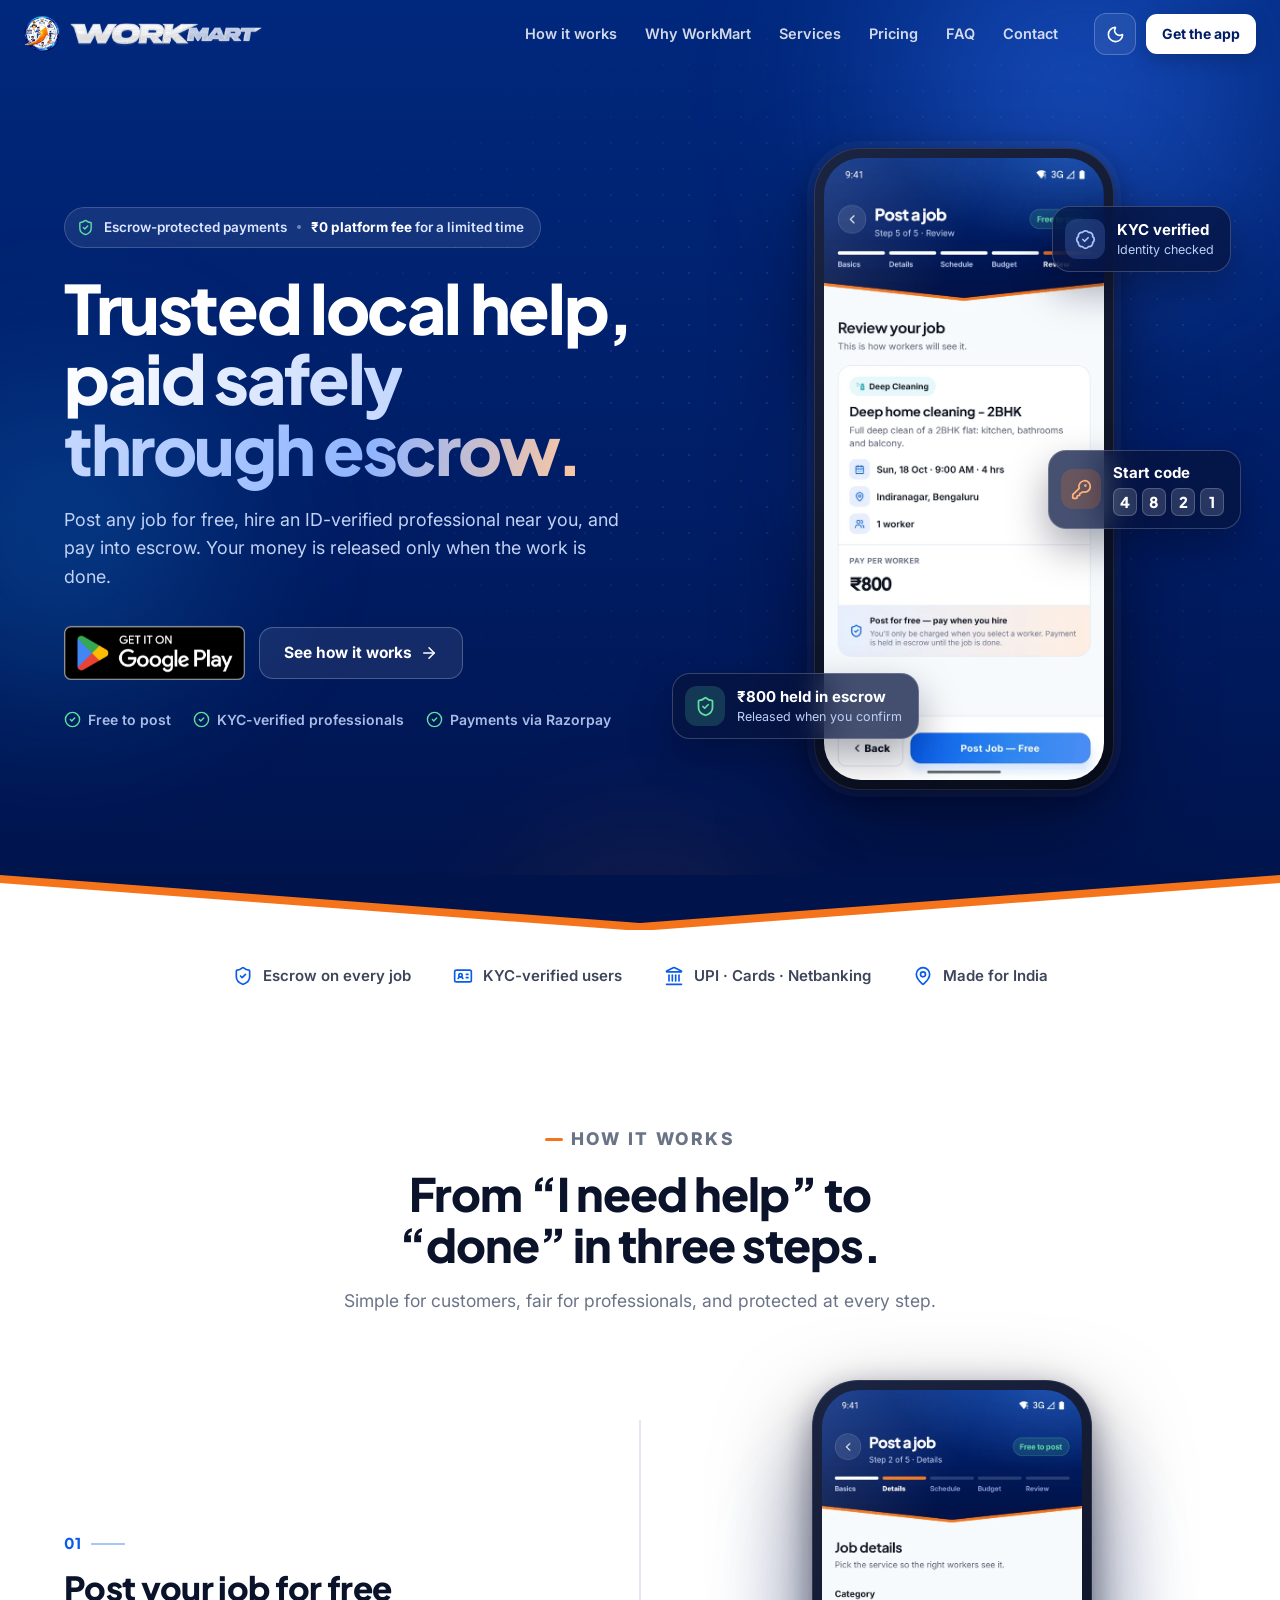
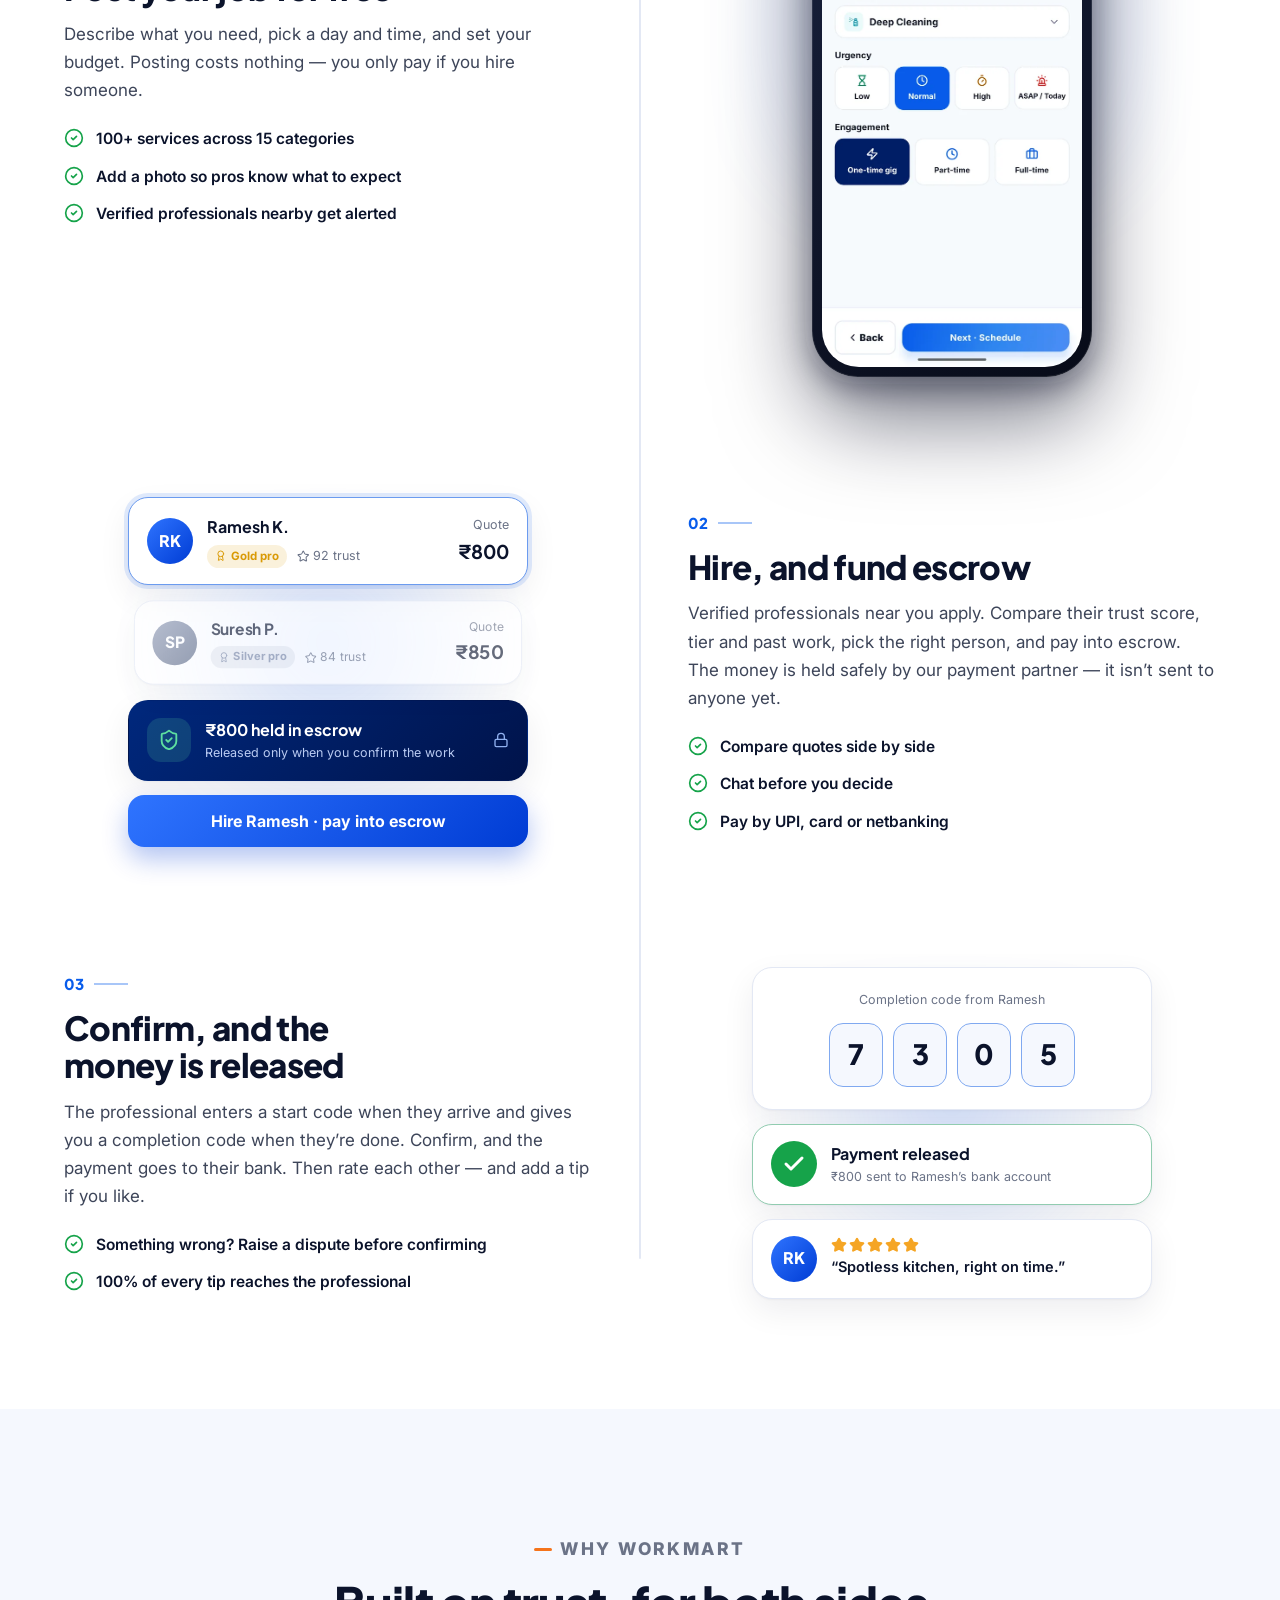
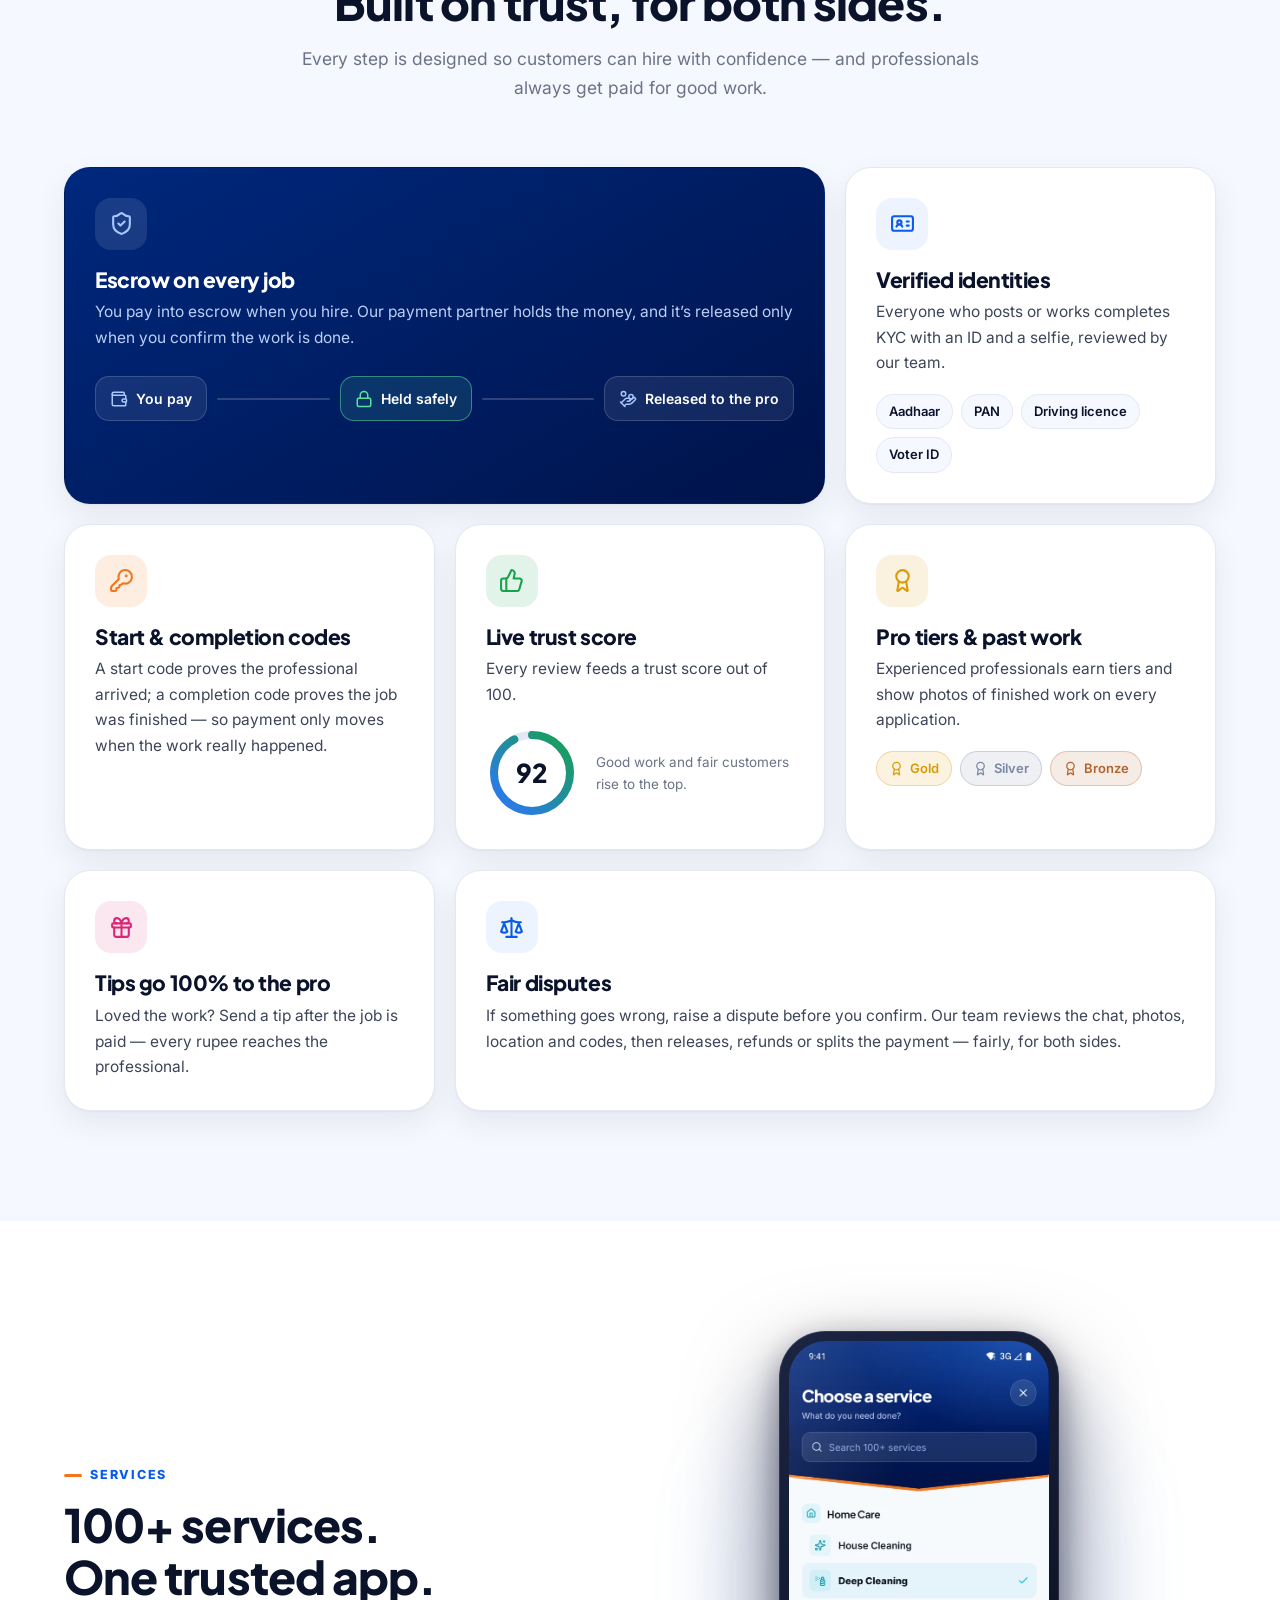
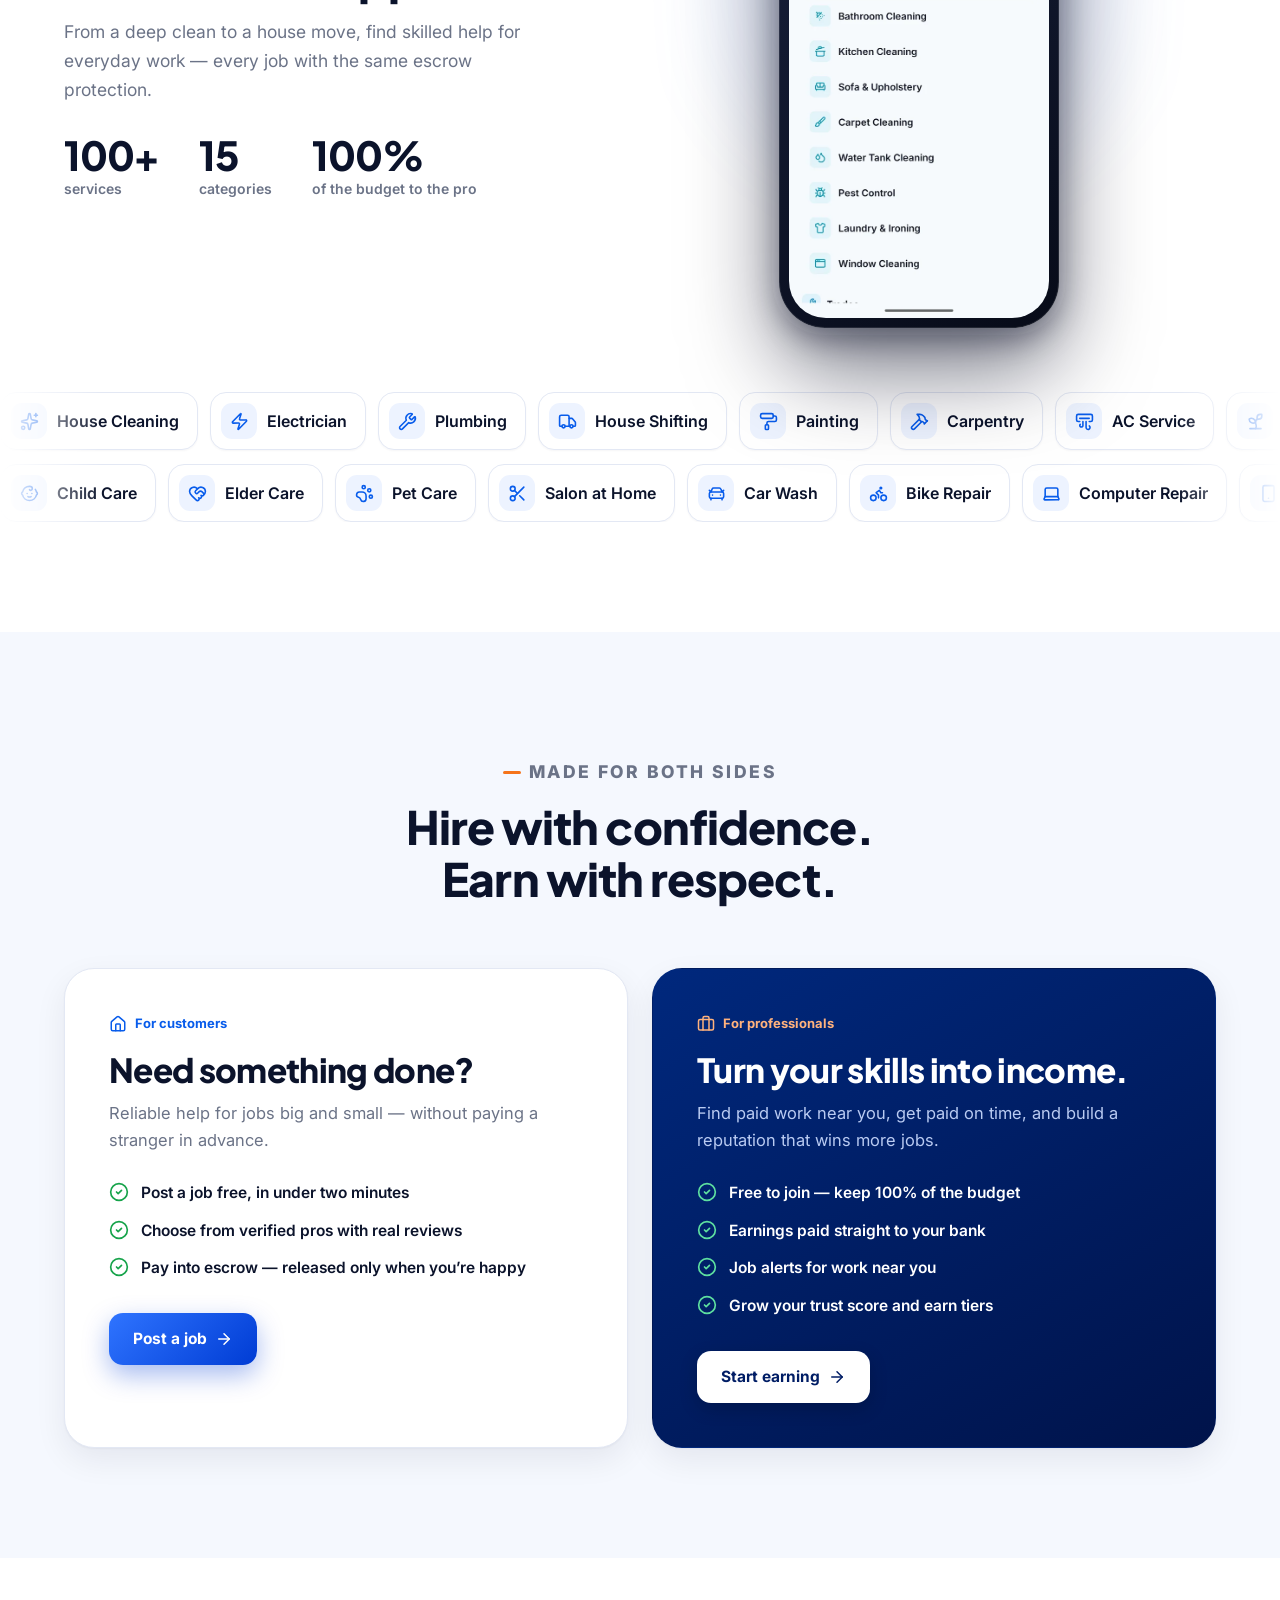
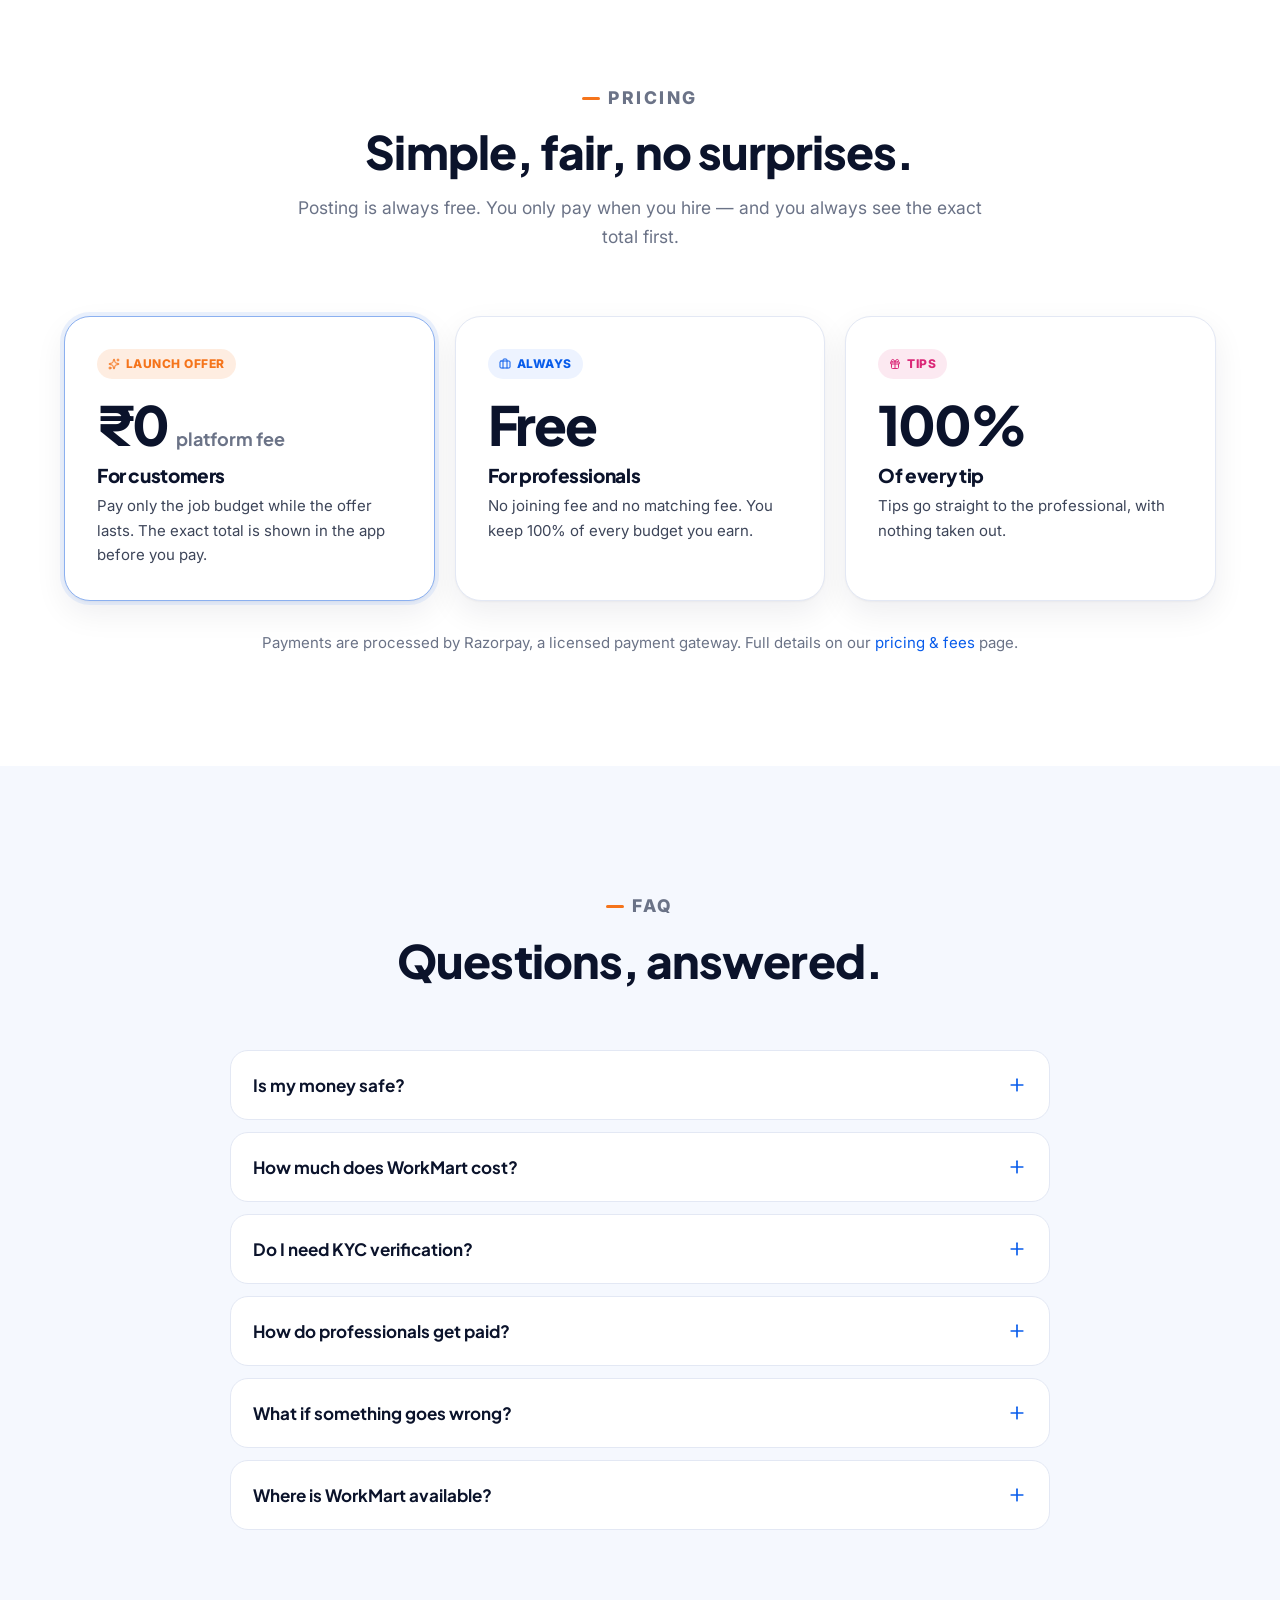
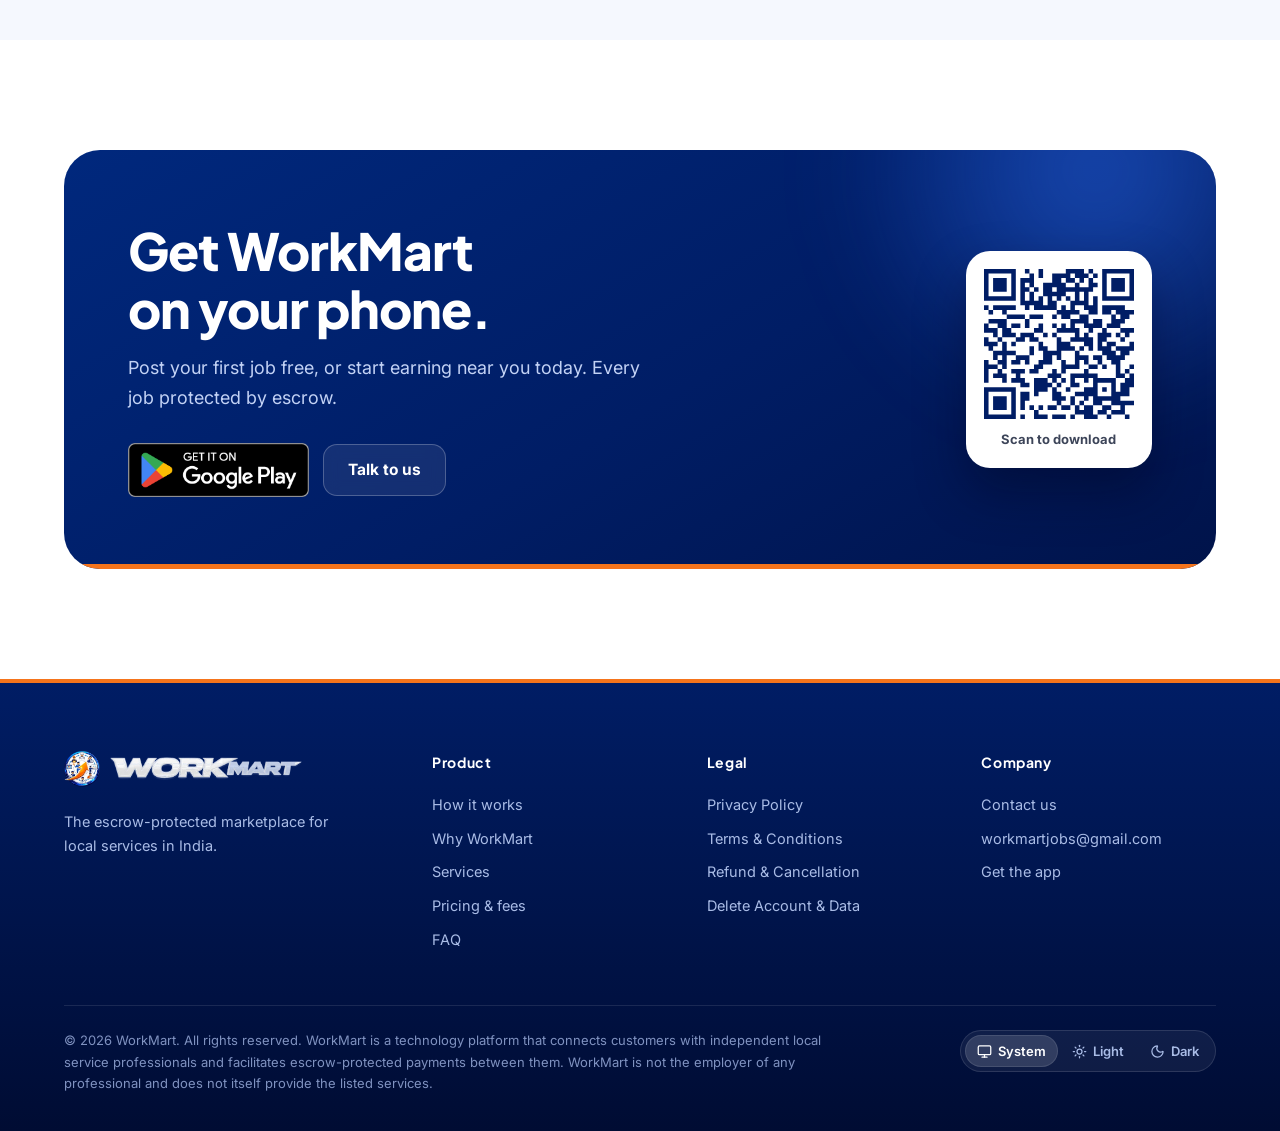
==== commit 854790bd: "Add light/dark theme switch with circular reveal The site followed only the device setting. Now a su" ====
--- a/index.html
+++ b/index.html
@@ -25,10 +25,9 @@
   <link rel="preconnect" href="https://fonts.googleapis.com" />
   <link rel="preconnect" href="https://fonts.gstatic.com" crossorigin />
   <link href="https://fonts.googleapis.com/css2?family=Inter:wght@400;500;600;700&family=Plus+Jakarta+Sans:wght@700;800&display=swap" rel="stylesheet" />
-  <link rel="preload" as="image" href="assets/img/screen-review-light.webp" media="(prefers-color-scheme: light)" />
-  <link rel="preload" as="image" href="assets/img/screen-review-dark.webp" media="(prefers-color-scheme: dark)" />
   <link rel="stylesheet" href="styles.css" />
-  <script>document.documentElement.classList.add('js')</script>
+  <script>(function(d){d.classList.add('js');var t;try{t=localStorage.getItem('wm-theme')}catch(e){}if(t!=='light'&&t!=='dark')t=matchMedia('(prefers-color-scheme: dark)').matches?'dark':'light';d.setAttribute('data-theme',t)})(document.documentElement)</script>
+  <script>(function(l){l.rel='preload';l.as='image';l.href='assets/img/screen-review-'+document.documentElement.getAttribute('data-theme')+'.webp';document.head.appendChild(l)})(document.createElement('link'))</script>
   <script src="site.js" defer></script>
 </head>
 <body>
@@ -49,6 +48,7 @@
         <a href="contact.html">Contact</a>
       </nav>
       <div class="nav-cta">
+        <button class="theme-toggle" type="button" aria-label="Switch to dark theme" title="Switch to dark theme"><svg class="i ic-moon"><use href="assets/icons.svg#i-moon"></use></svg><svg class="i ic-sun"><use href="assets/icons.svg#i-sun"></use></svg></button>
         <a class="btn btn-sm btn-light" href="https://play.google.com/store/apps/details?id=com.workmart.app">Get the app</a>
         <button class="nav-toggle" type="button" aria-label="Menu" aria-expanded="false" aria-controls="mnav"><svg class="i"><use href="assets/icons.svg#i-menu"></use></svg></button>
       </div>
@@ -93,7 +93,7 @@
           <span class="hero-glow"></span>
           <div class="device" data-depth="1">
             <picture>
-              <source srcset="assets/img/screen-review-dark.webp" media="(prefers-color-scheme: dark)" />
+              <source srcset="assets/img/screen-review-dark.webp" media="(prefers-color-scheme: dark)" data-dark />
               <img src="assets/img/screen-review-light.webp" alt="" width="300" height="667" fetchpriority="high" />
             </picture>
           </div>
@@ -156,7 +156,7 @@
             <div class="step-visual" data-reveal>
               <div class="device sm">
                 <picture>
-                  <source srcset="assets/img/screen-details-dark.webp" media="(prefers-color-scheme: dark)" />
+                  <source srcset="assets/img/screen-details-dark.webp" media="(prefers-color-scheme: dark)" data-dark />
                   <img src="assets/img/screen-details-light.webp" alt="WorkMart app: choosing the service, urgency and type of job" width="280" height="622" loading="lazy" />
                 </picture>
               </div>
@@ -313,7 +313,7 @@
           <div class="step-visual" data-reveal>
             <div class="device sm">
               <picture>
-                <source srcset="assets/img/screen-services-dark.webp" media="(prefers-color-scheme: dark)" />
+                <source srcset="assets/img/screen-services-dark.webp" media="(prefers-color-scheme: dark)" data-dark />
                 <img src="assets/img/screen-services-light.webp" alt="WorkMart app: choosing from home care services" width="280" height="622" loading="lazy" />
               </picture>
             </div>
@@ -489,6 +489,11 @@
       </div>
       <div class="legalline">
         <p>© <span data-year>2026</span> WorkMart. All rights reserved. WorkMart is a technology platform that connects customers with independent local service professionals and facilitates escrow-protected payments between them. WorkMart is not the employer of any professional and does not itself provide the listed services.</p>
+        <div class="theme-pick" role="group" aria-label="Theme">
+          <button type="button" data-theme-set="system" aria-pressed="true"><svg class="i"><use href="assets/icons.svg#i-monitor"></use></svg>System</button>
+          <button type="button" data-theme-set="light" aria-pressed="false"><svg class="i"><use href="assets/icons.svg#i-sun"></use></svg>Light</button>
+          <button type="button" data-theme-set="dark" aria-pressed="false"><svg class="i"><use href="assets/icons.svg#i-moon"></use></svg>Dark</button>
+        </div>
       </div>
     </div>
   </footer>
--- a/styles.css
+++ b/styles.css
@@ -36,8 +36,10 @@
   color-scheme: light;
 }
 
+/* Dark theme: follows the device unless the visitor picked one (site.js sets
+   data-theme on <html> before first paint). */
 @media (prefers-color-scheme: dark) {
-  :root {
+  :root:not([data-theme="light"]) {
     --ink:    #f2f5ff;
     --body:   #c4cbe0;
     --muted:  #8f98b3;
@@ -50,6 +52,19 @@
     --shadow-lg: 0 2px 6px rgba(0,0,0,.35), 0 30px 70px rgba(0,0,0,.5);
     color-scheme: dark;
   }
+}
+:root[data-theme="dark"] {
+  --ink:    #f2f5ff;
+  --body:   #c4cbe0;
+  --muted:  #8f98b3;
+  --line:   #1d2742;
+  --bg:     #070c1c;
+  --soft:   #0b1226;
+  --card:   #0f1730;
+  --tint:   #111d3d;
+  --shadow: 0 1px 2px rgba(0,0,0,.3), 0 12px 32px rgba(0,0,0,.35);
+  --shadow-lg: 0 2px 6px rgba(0,0,0,.35), 0 30px 70px rgba(0,0,0,.5);
+  color-scheme: dark;
 }
 
 *, *::before, *::after { box-sizing: border-box; }
@@ -107,19 +122,33 @@
 .nav-links a { color: rgba(255,255,255,.82); font-size: 14.5px; font-weight: 600; padding: 8px 12px; border-radius: 10px; transition: color .2s, background .2s; }
 .nav-links a:hover { color: #fff; background: rgba(255,255,255,.08); text-decoration: none; }
 .nav-cta { display: flex; align-items: center; gap: 10px; }
-.nav-toggle { display: none; width: 42px; height: 42px; border-radius: 12px; border: 1px solid rgba(255,255,255,.22); background: rgba(255,255,255,.08); color: #fff; cursor: pointer; align-items: center; justify-content: center; }
+.nav-toggle, .theme-toggle { display: none; position: relative; width: 42px; height: 42px; border-radius: 12px; border: 1px solid rgba(255,255,255,.22); background: rgba(255,255,255,.08); color: #fff; cursor: pointer; align-items: center; justify-content: center; transition: background .2s, border-color .2s, color .2s; }
+.nav-toggle:hover, .theme-toggle:hover { background: rgba(255,255,255,.16); border-color: rgba(255,255,255,.42); }
 .nav-toggle .i { font-size: 20px; }
+/* Theme switch: sun and moon swap with a turn. Needs JS, so hidden without it. */
+.js .theme-toggle { display: inline-flex; }
+.theme-toggle .i { position: absolute; font-size: 19px; transition: transform .55s var(--ease), opacity .3s var(--ease); }
+.theme-toggle .ic-sun { opacity: 0; transform: rotate(-90deg) scale(.4); }
+[data-theme="dark"] .theme-toggle .ic-sun { opacity: 1; transform: none; }
+[data-theme="dark"] .theme-toggle .ic-moon { opacity: 0; transform: rotate(90deg) scale(.4); }
 
 /* Solid state: after scrolling past the hero, and always on policy pages. */
 .nav.is-solid { background: color-mix(in srgb, var(--bg) 82%, transparent); backdrop-filter: saturate(180%) blur(16px); -webkit-backdrop-filter: saturate(180%) blur(16px); border-bottom-color: var(--line); }
 .nav.is-solid .nav-links a { color: var(--body); }
 .nav.is-solid .nav-links a:hover { color: var(--blue); background: var(--tint); }
 .nav.is-solid .btn-light { background: linear-gradient(135deg, var(--blue-2), var(--blue-3)); color: #fff; box-shadow: 0 6px 16px rgba(0,60,212,.28); }
-.nav.is-solid .nav-toggle { color: var(--ink); border-color: var(--line); background: var(--card); }
+.nav.is-solid .nav-toggle, .nav.is-solid .theme-toggle { color: var(--ink); border-color: var(--line); background: var(--card); }
+.nav.is-solid .nav-toggle:hover, .nav.is-solid .theme-toggle:hover { color: var(--blue); border-color: var(--blue); }
 @media (prefers-color-scheme: light) {
-  .nav.is-solid .wm-silver { display: none; }
-  .nav.is-solid .wm-blue { display: block; }
-}
+  :root:not([data-theme="dark"]) .nav.is-solid .wm-silver { display: none; }
+  :root:not([data-theme="dark"]) .nav.is-solid .wm-blue { display: block; }
+}
+:root[data-theme="light"] .nav.is-solid .wm-silver { display: none; }
+:root[data-theme="light"] .nav.is-solid .wm-blue { display: block; }
+
+/* The theme change is drawn as a circle spreading from the switch
+   (View Transitions; browsers without it simply switch). */
+::view-transition-old(root), ::view-transition-new(root) { animation: none; mix-blend-mode: normal; }
 
 /* Mobile menu */
 .mnav { position: fixed; inset: 68px 0 0 0; z-index: 59; background: color-mix(in srgb, var(--bg) 96%, transparent); backdrop-filter: blur(20px); padding: 20px 24px 40px; overflow: auto; opacity: 0; transform: translateY(-8px); transition: opacity .3s var(--ease), transform .3s var(--ease); pointer-events: none; }
@@ -384,7 +413,14 @@
 footer.site .brand .wm-blue { display: none !important; }
 footer.site .brand .wm-silver { display: block !important; }
 .legalline { border-top: 1px solid rgba(255,255,255,.1); margin-top: 48px; padding-top: 24px; font-size: 13px; color: #7f92c0; display: flex; justify-content: space-between; gap: 20px; flex-wrap: wrap; }
-.legalline p { max-width: 820px; }
+.legalline p { max-width: 760px; }
+/* Footer theme picker: System / Light / Dark */
+.theme-pick { display: none; align-self: flex-start; padding: 4px; gap: 2px; border-radius: 999px; background: rgba(255,255,255,.06); border: 1px solid rgba(255,255,255,.12); }
+.js .theme-pick { display: inline-flex; }
+.theme-pick button { display: inline-flex; align-items: center; gap: 6px; height: 32px; padding: 0 12px; border: 0; border-radius: 999px; background: transparent; color: #a9bce6; font: 600 13px var(--font); cursor: pointer; transition: background .25s var(--ease), color .2s; }
+.theme-pick button .i { font-size: 15px; }
+.theme-pick button:hover { color: #fff; }
+.theme-pick button[aria-pressed="true"] { background: rgba(255,255,255,.14); color: #fff; box-shadow: inset 0 0 0 1px rgba(255,255,255,.1); }
 
 /* ── Policy pages ───────────────────────────────────────────────────────── */
 .page-hero { position: relative; overflow: hidden; padding: 128px 0 92px; color: #fff; background: linear-gradient(180deg, var(--navy-lift), var(--navy) 60%, var(--navy-deep)); isolation: isolate; }
@@ -478,6 +514,7 @@
   .aud { padding: 32px 24px; border-radius: 24px; }
   .final { padding: 44px 24px; border-radius: 26px; }
   .foot { grid-template-columns: 1fr; gap: 28px; }
+  .theme-pick button { padding: 0 10px; }
   .docs-body { padding: 28px 22px; border-radius: 20px; }
   .stat-row { gap: 28px; }
   .code-boxes span { width: 48px; height: 58px; font-size: 24px; }
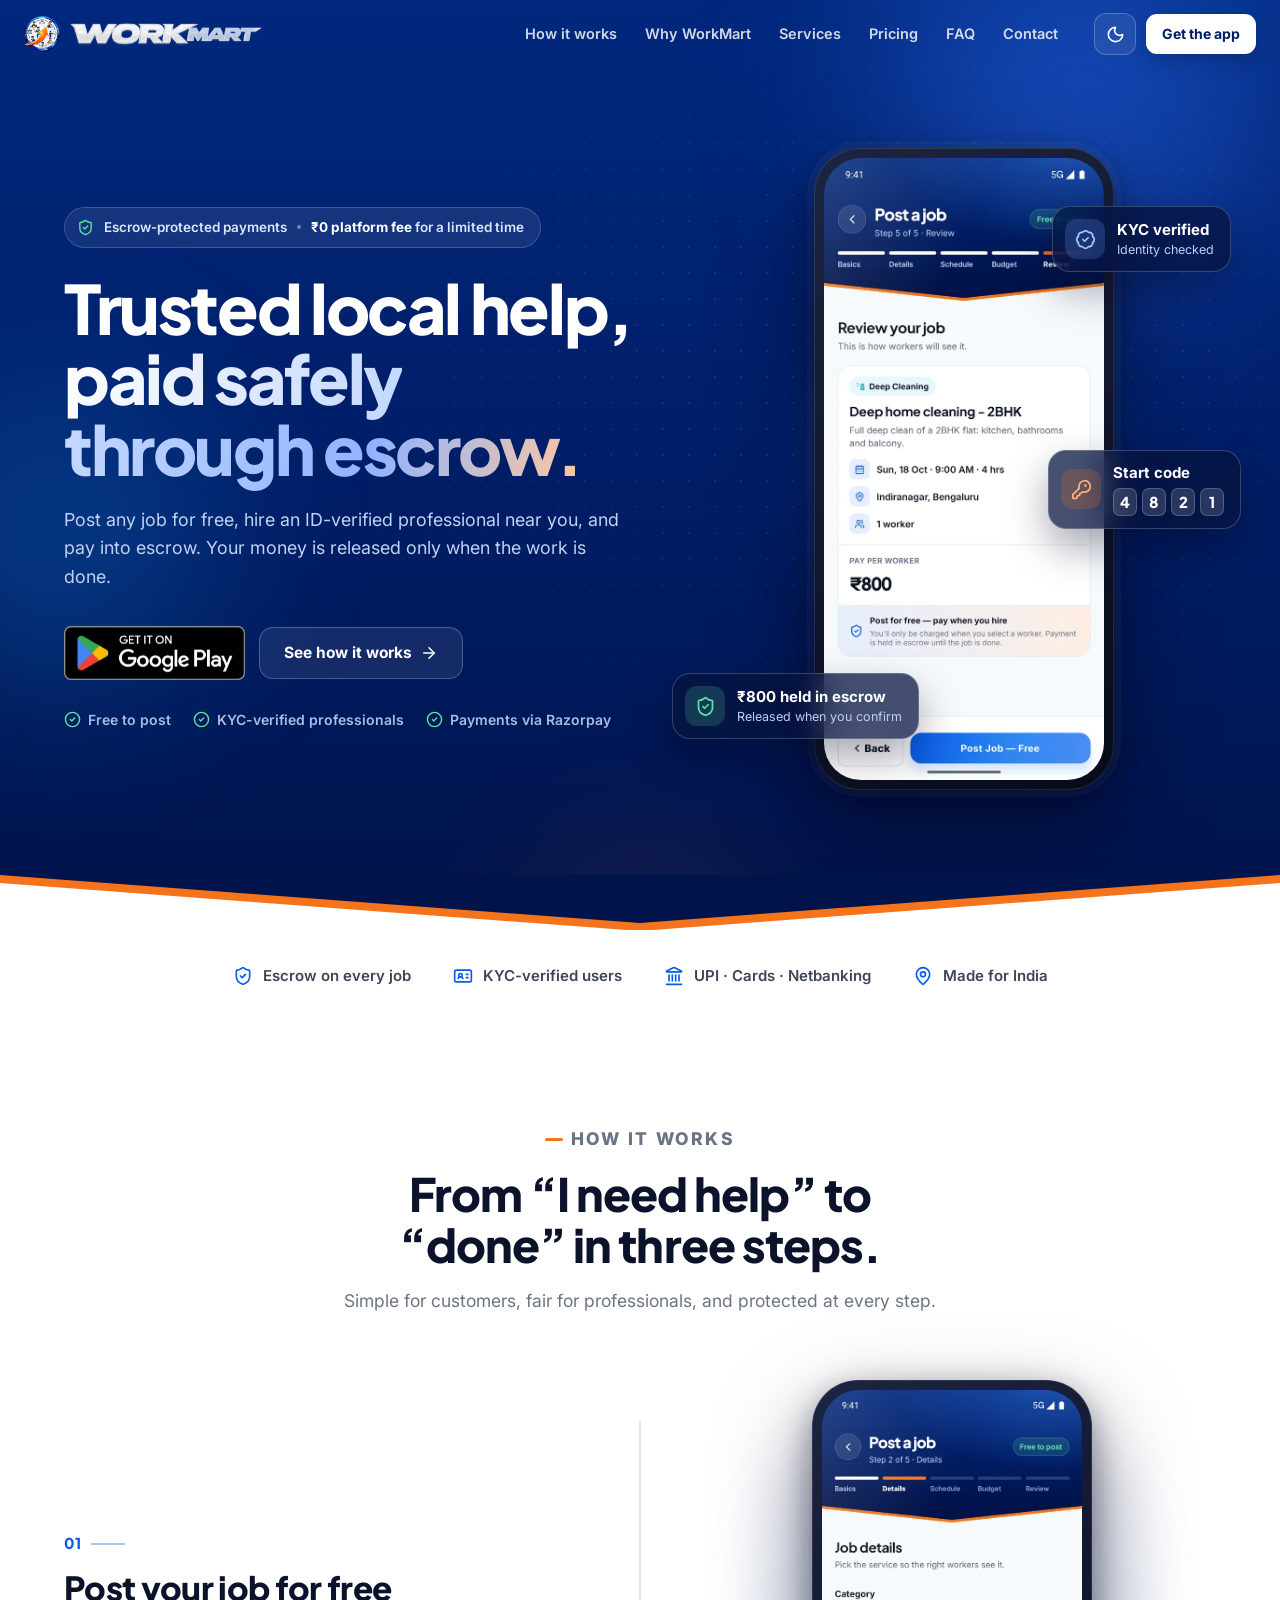
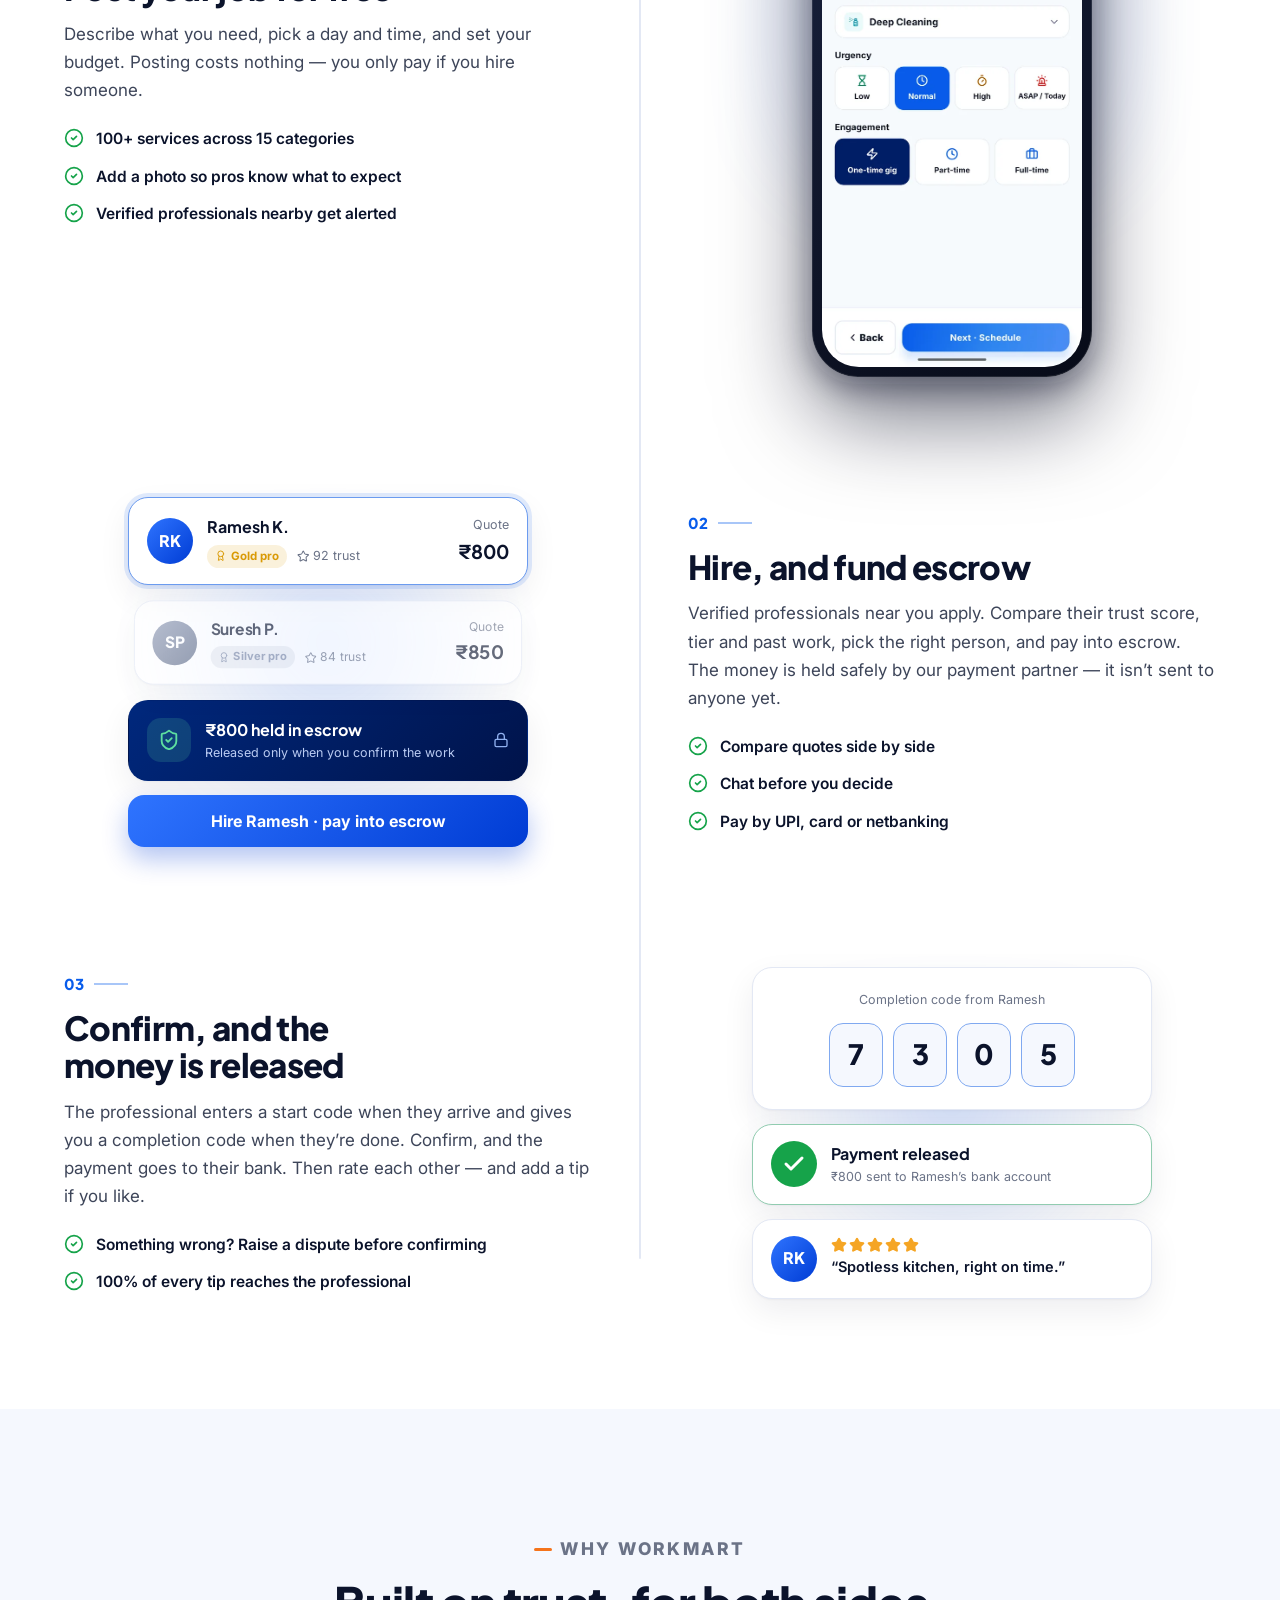
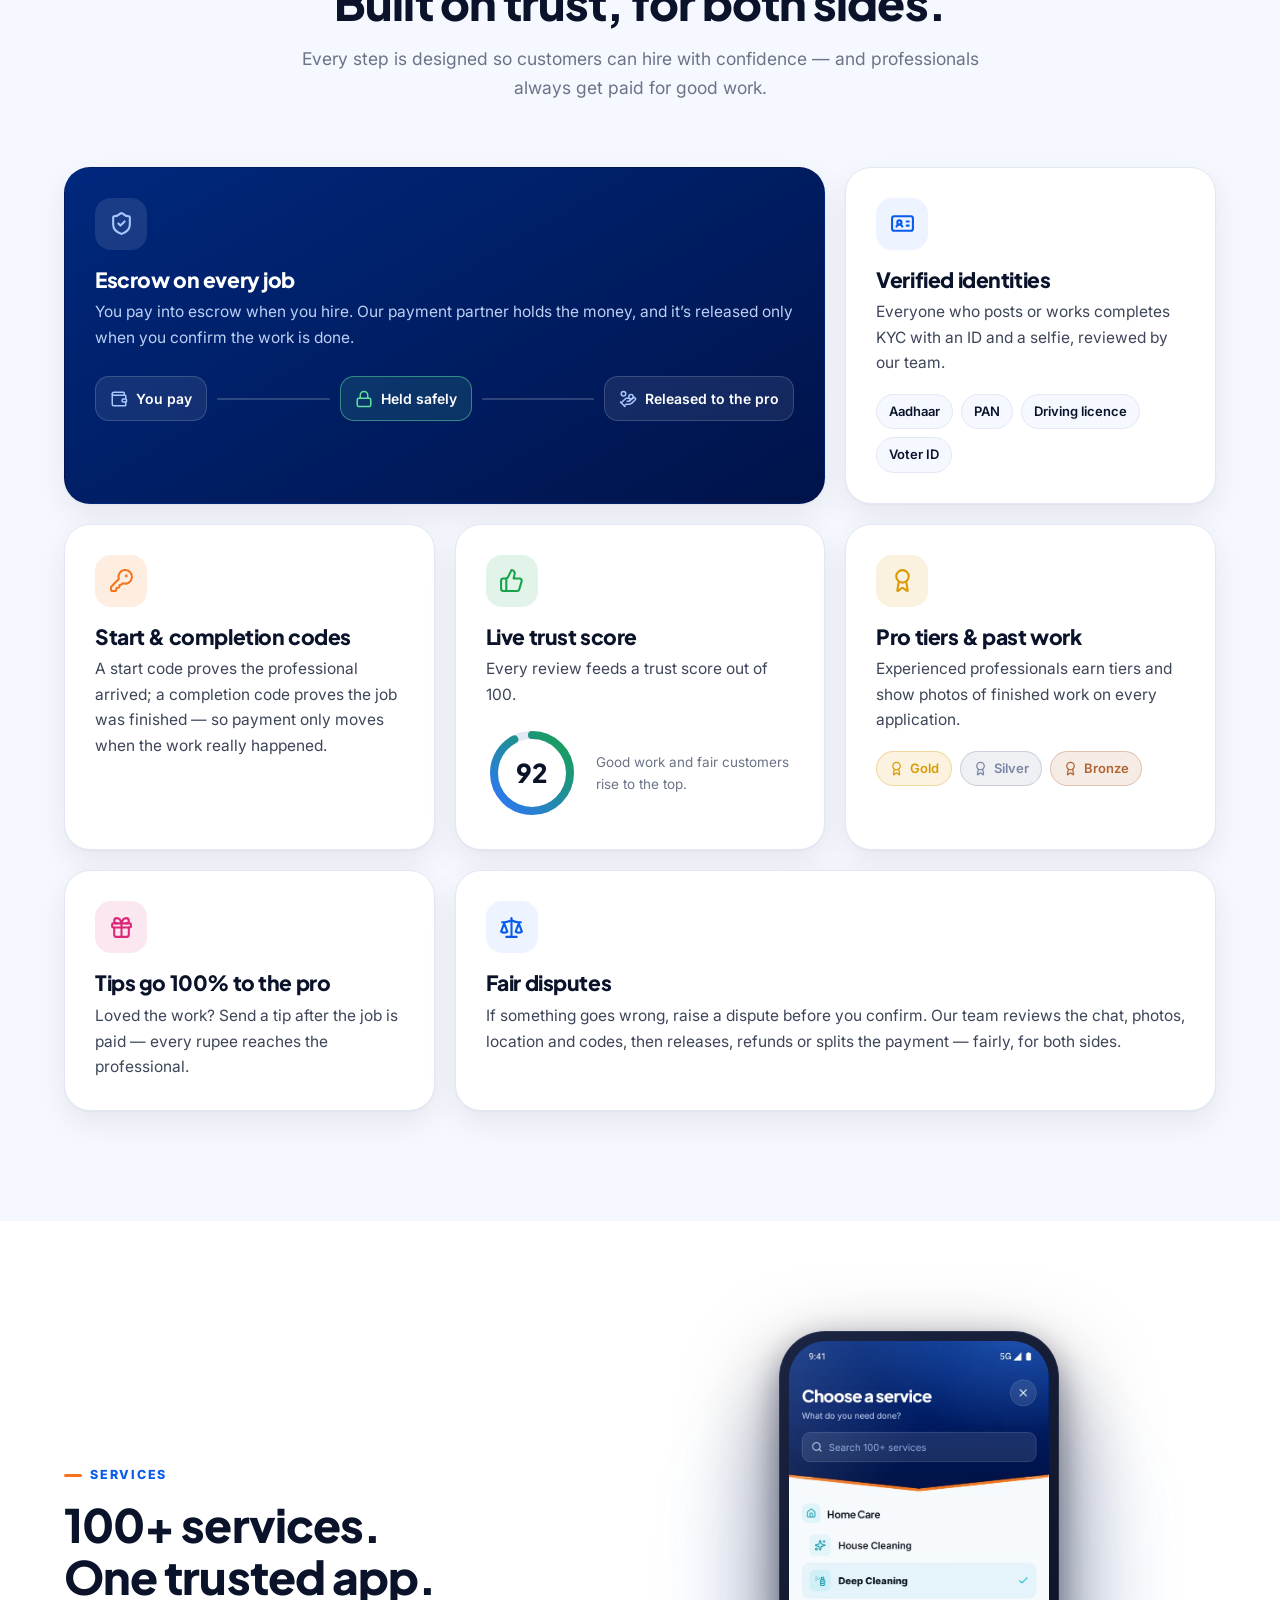
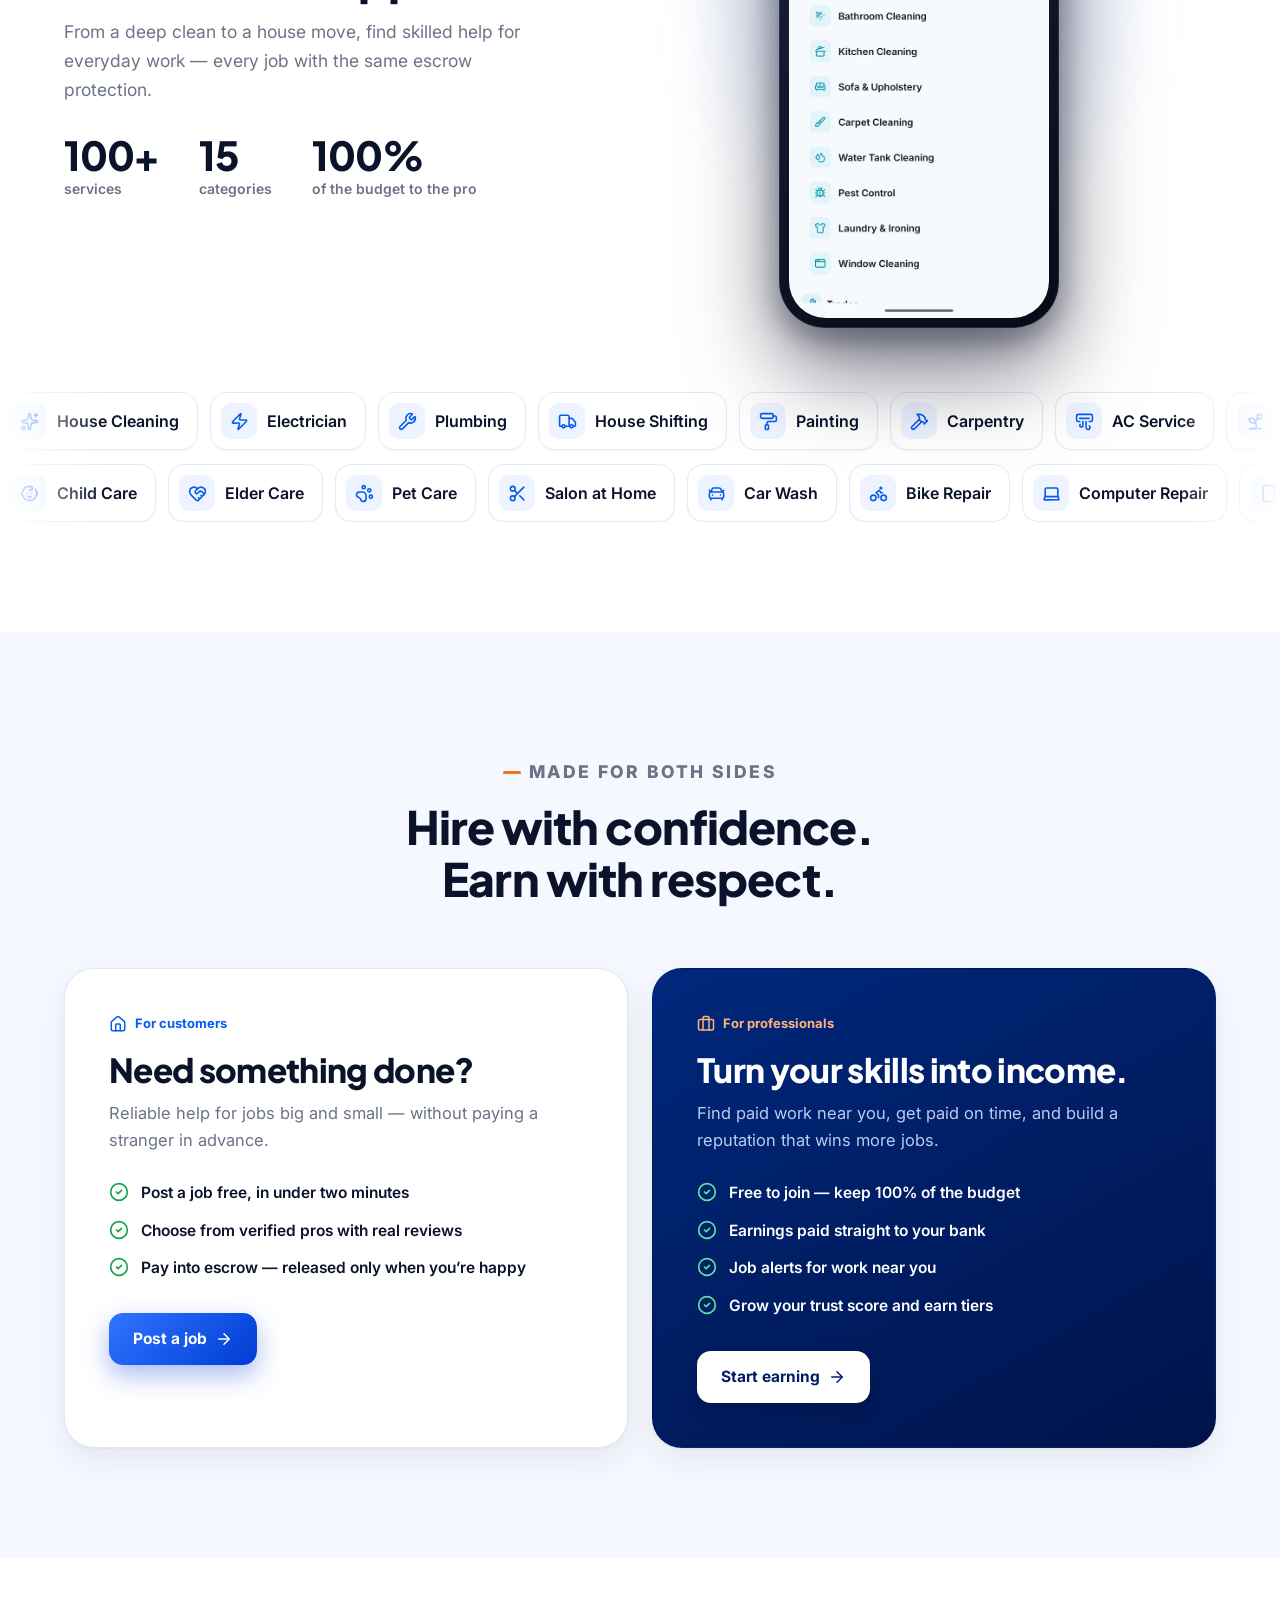
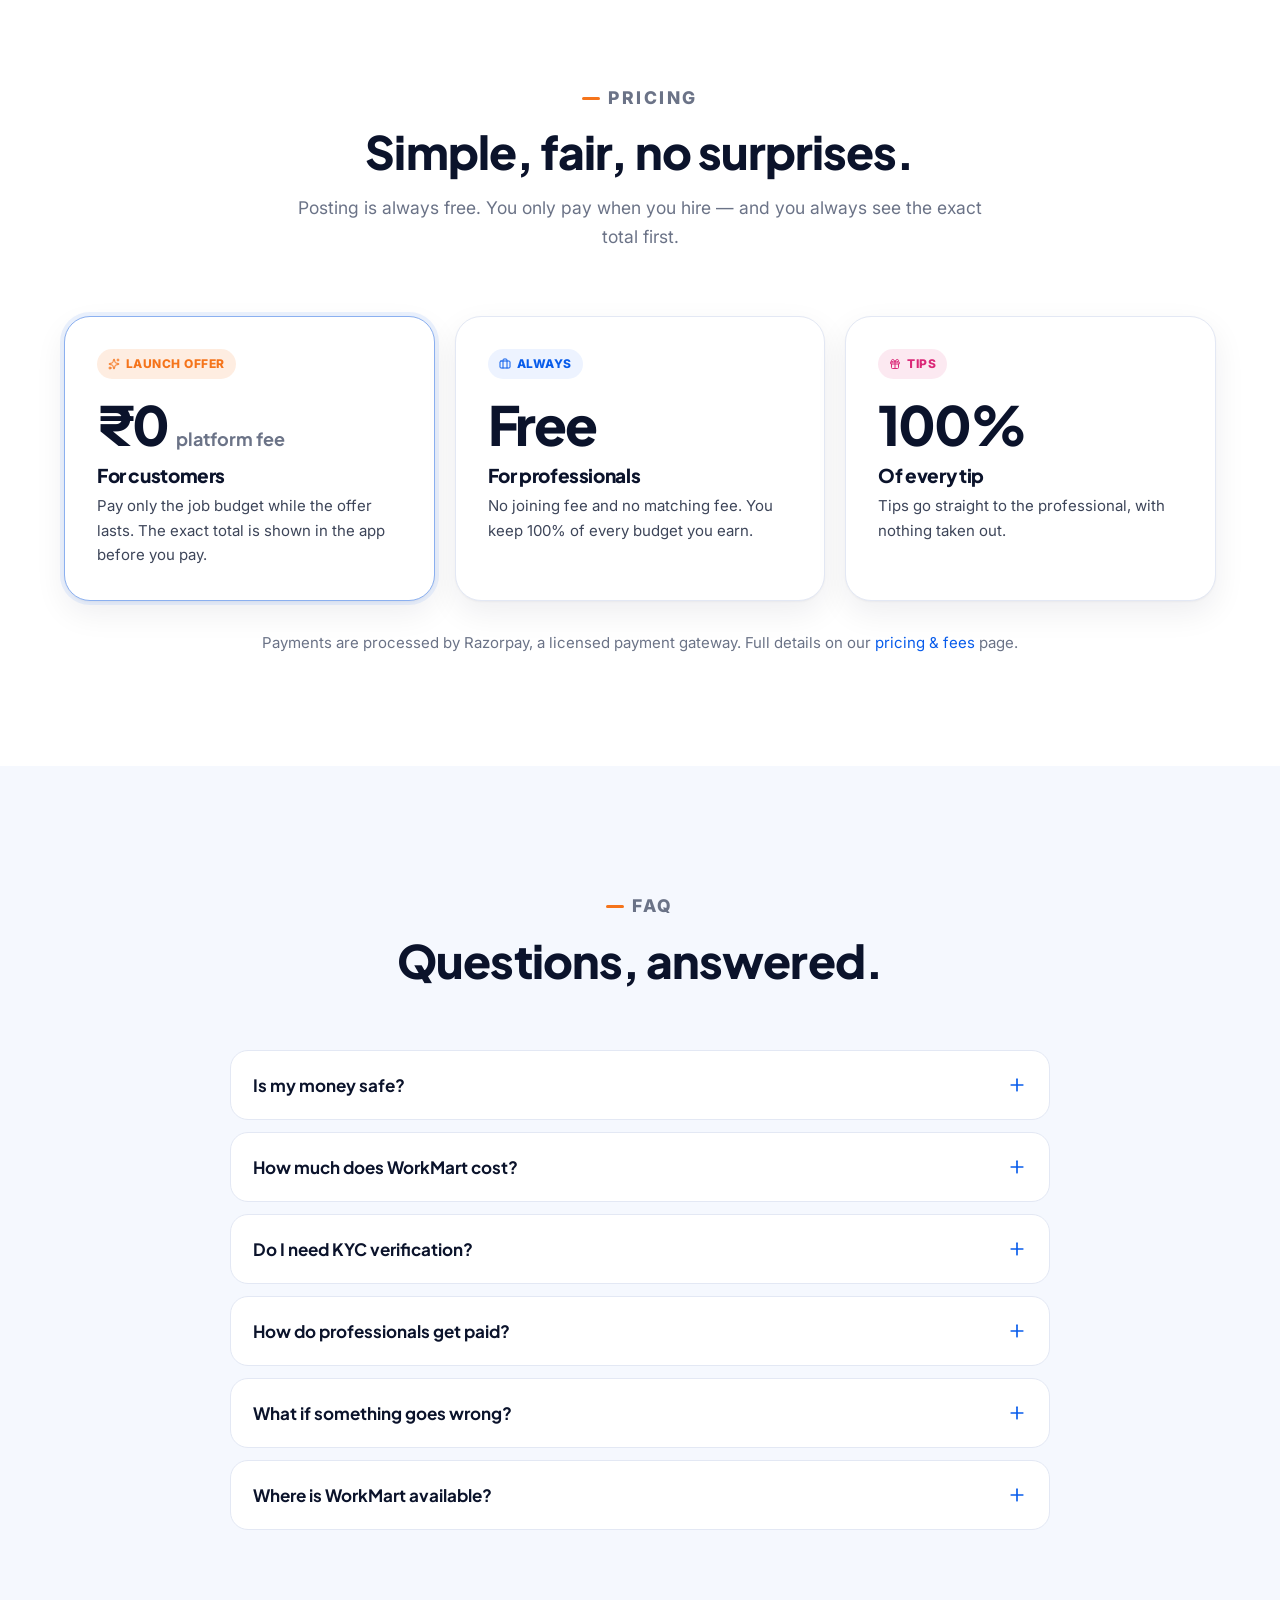
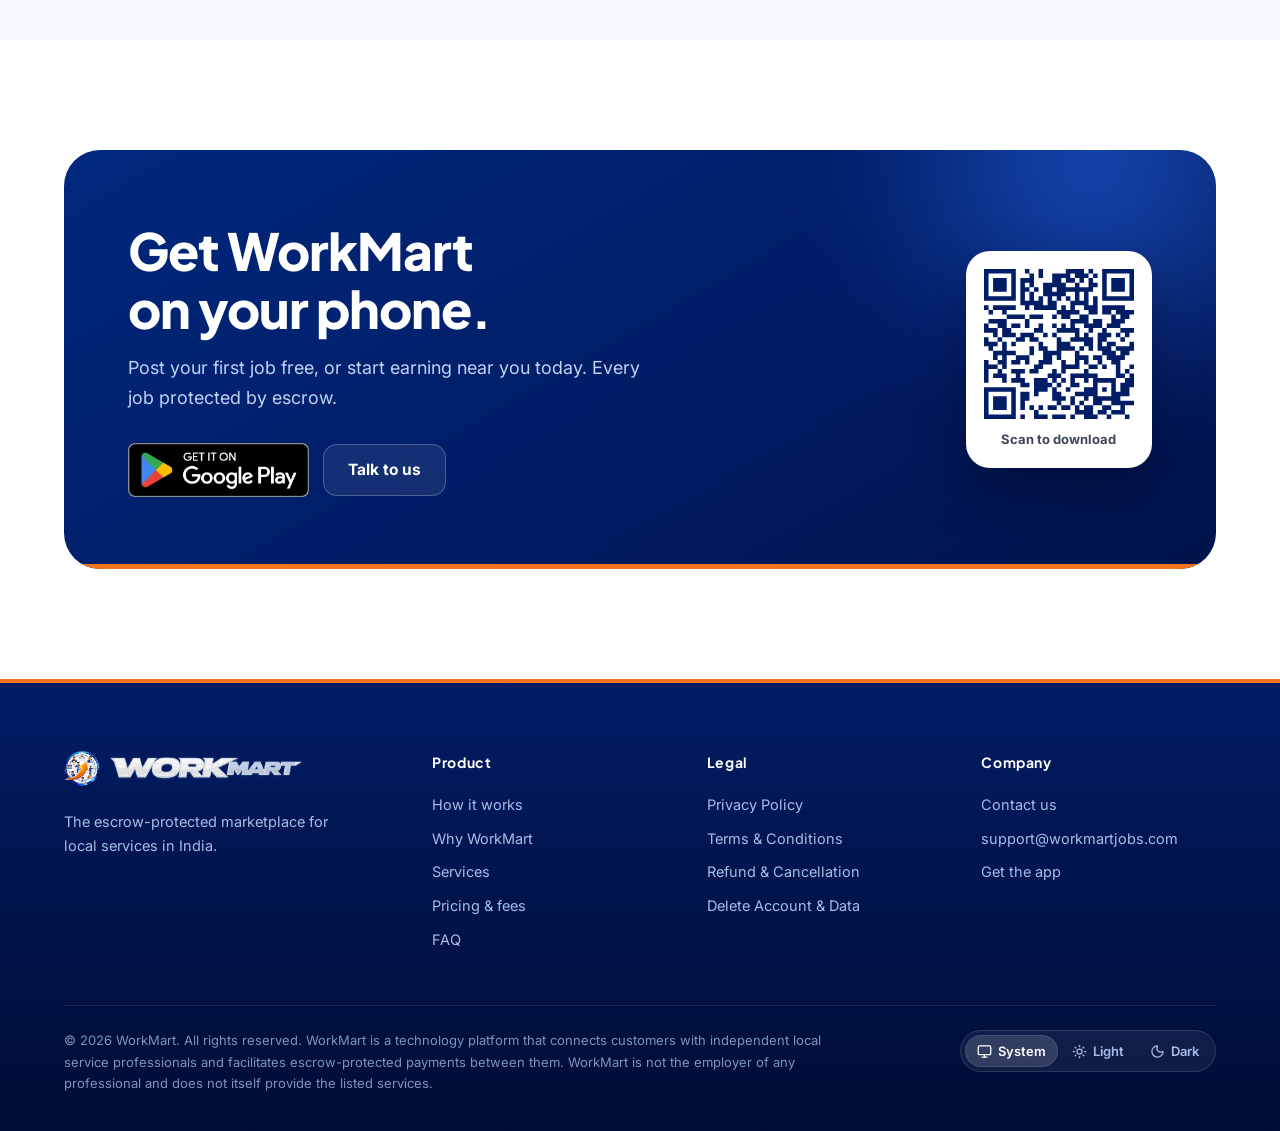
==== commit 093240c2: "Contact email: support@workmartjobs.com Co-Authored-By: Claude Opus 5.5 <noreply@anthropic.com>" ====
--- a/index.html
+++ b/index.html
@@ -483,7 +483,7 @@
         <div>
           <h4>Company</h4>
           <a href="contact.html">Contact us</a>
-          <a href="mailto:workmartjobs@gmail.com">workmartjobs@gmail.com</a>
+          <a href="mailto:support@workmartjobs.com">support@workmartjobs.com</a>
           <a href="https://play.google.com/store/apps/details?id=com.workmart.app">Get the app</a>
         </div>
       </div>
